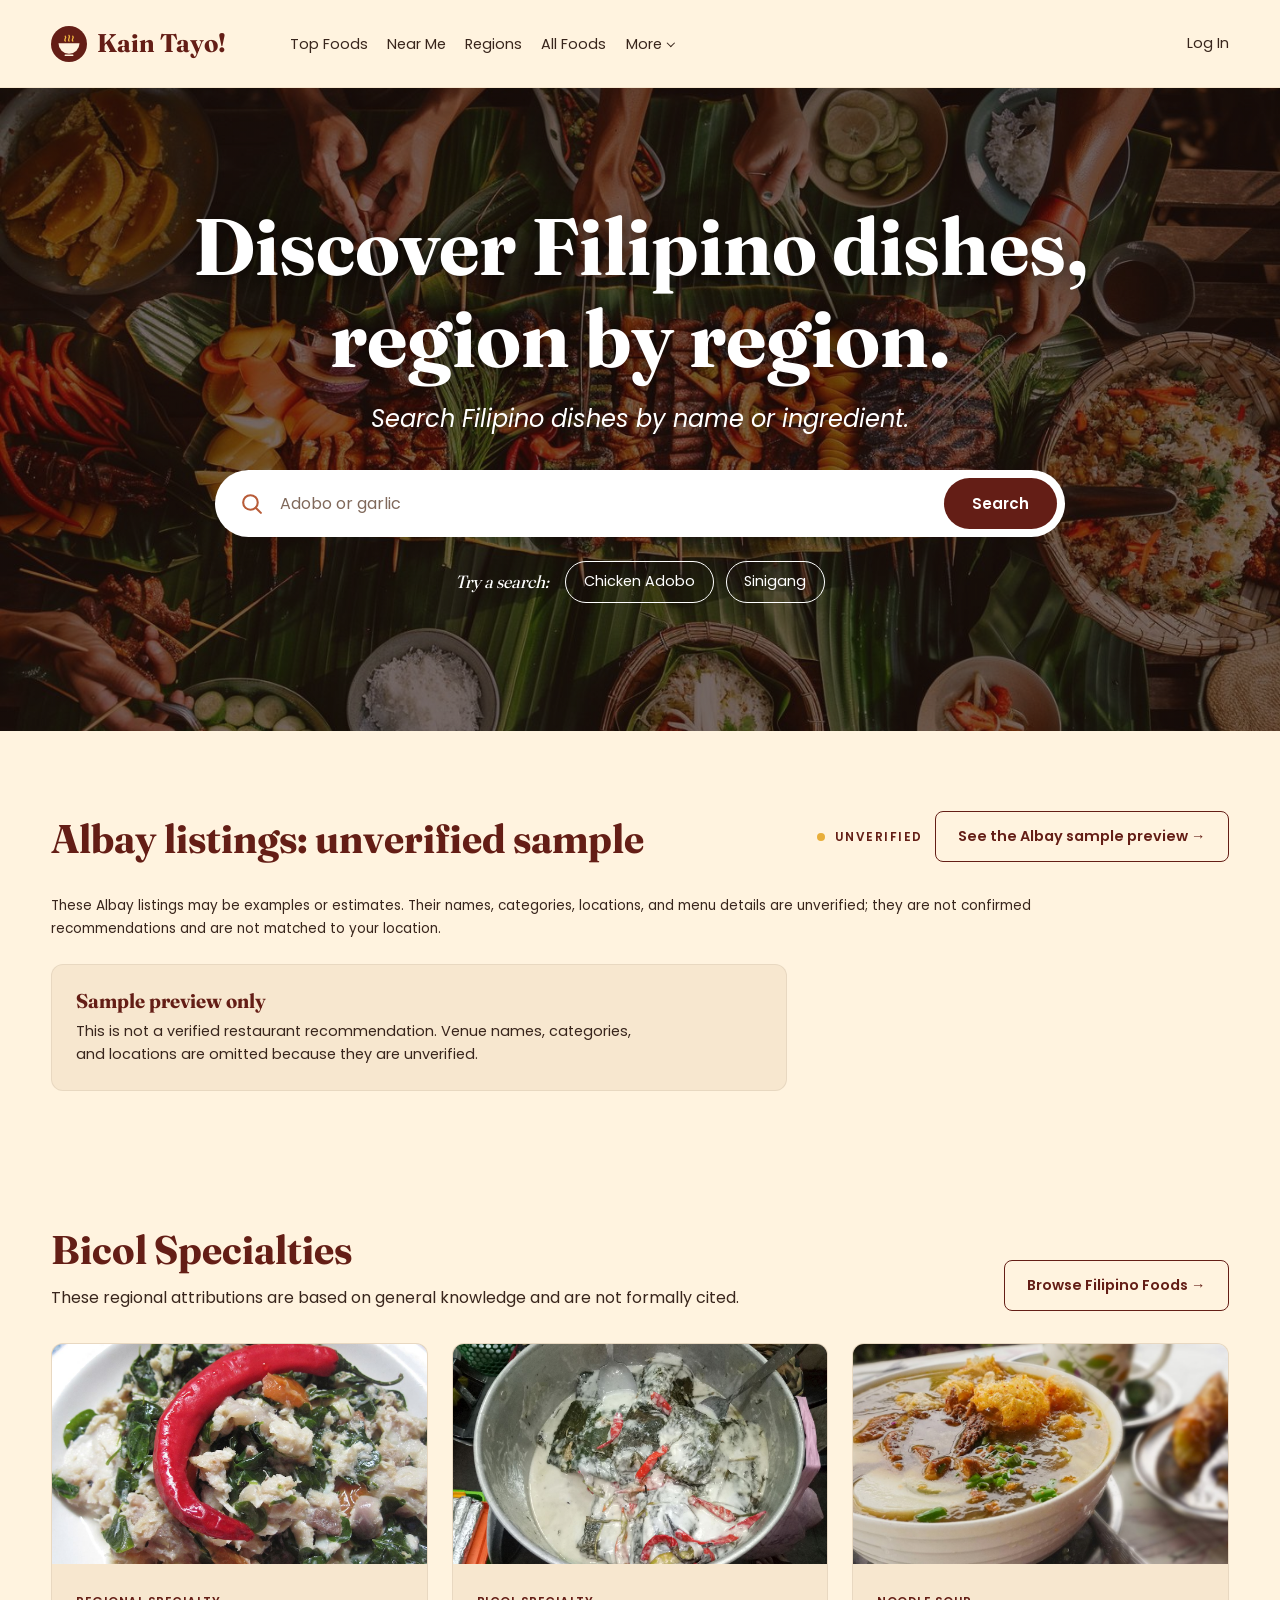
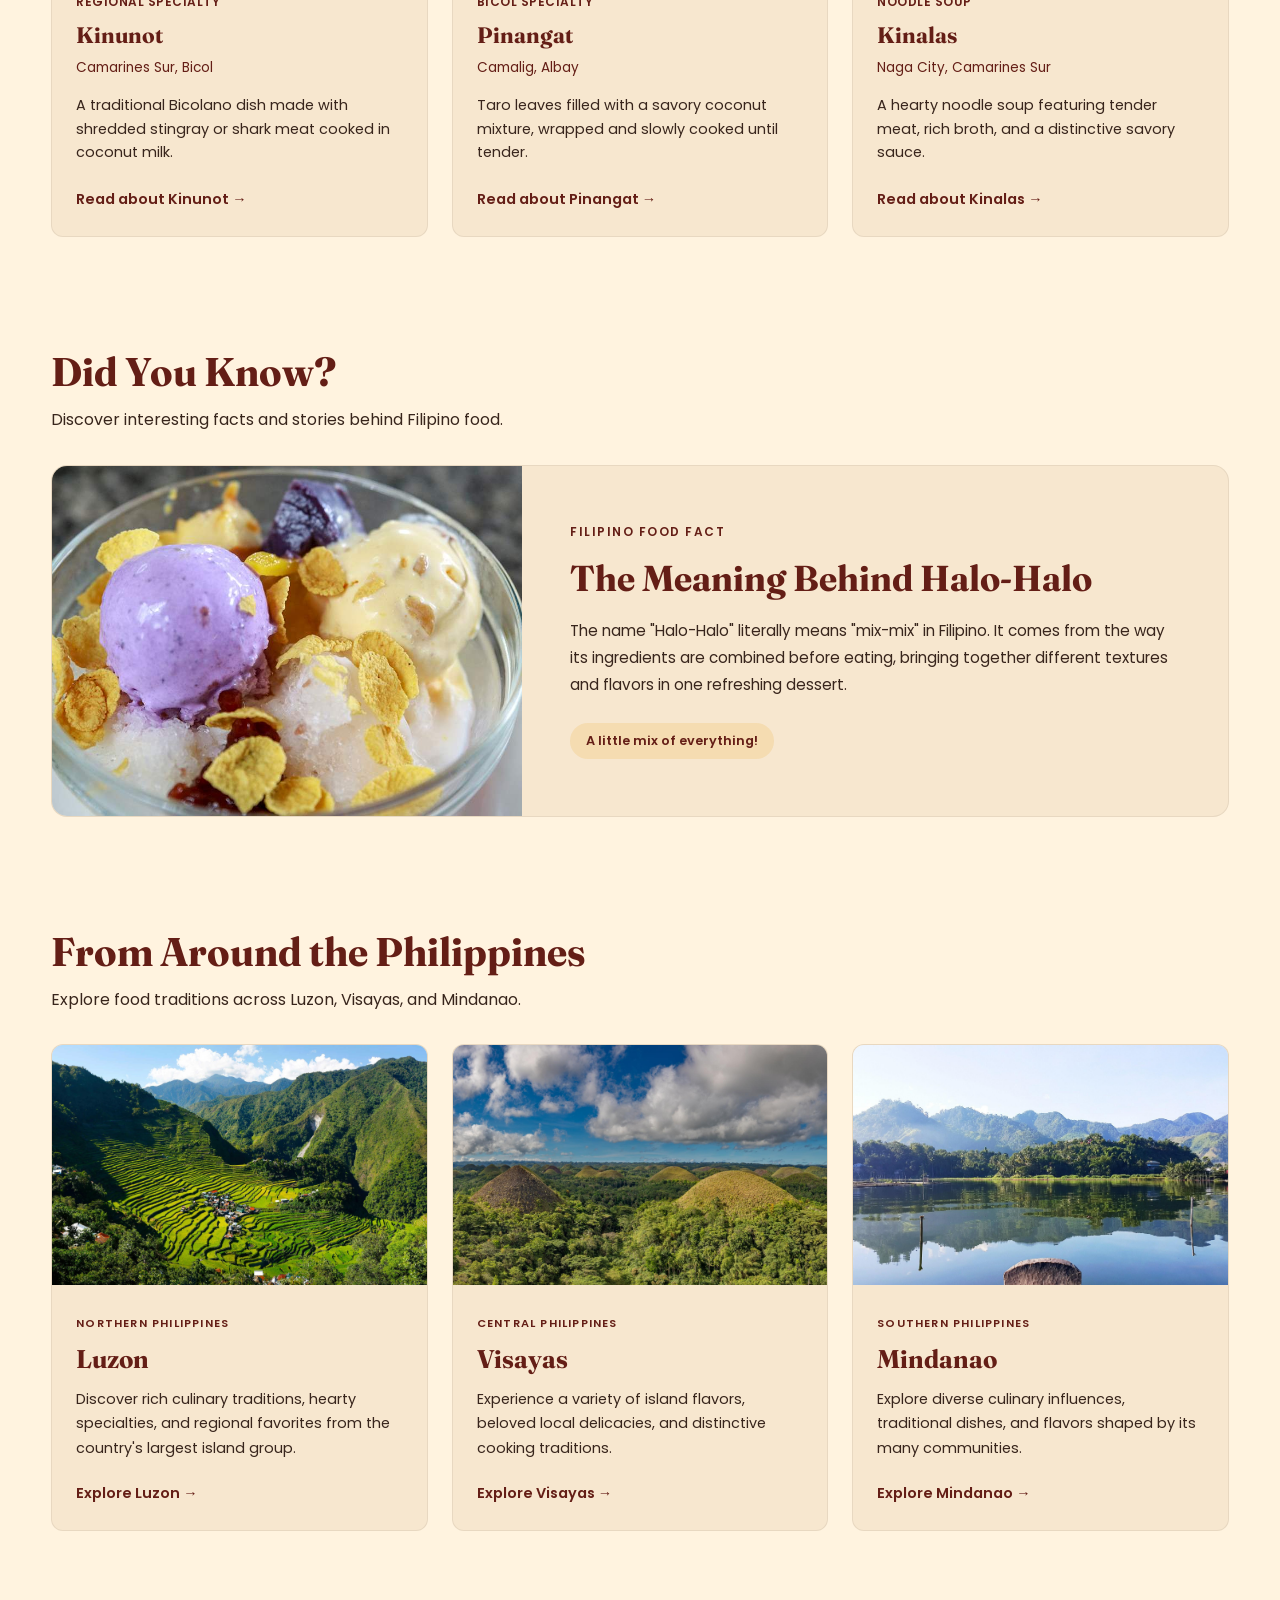
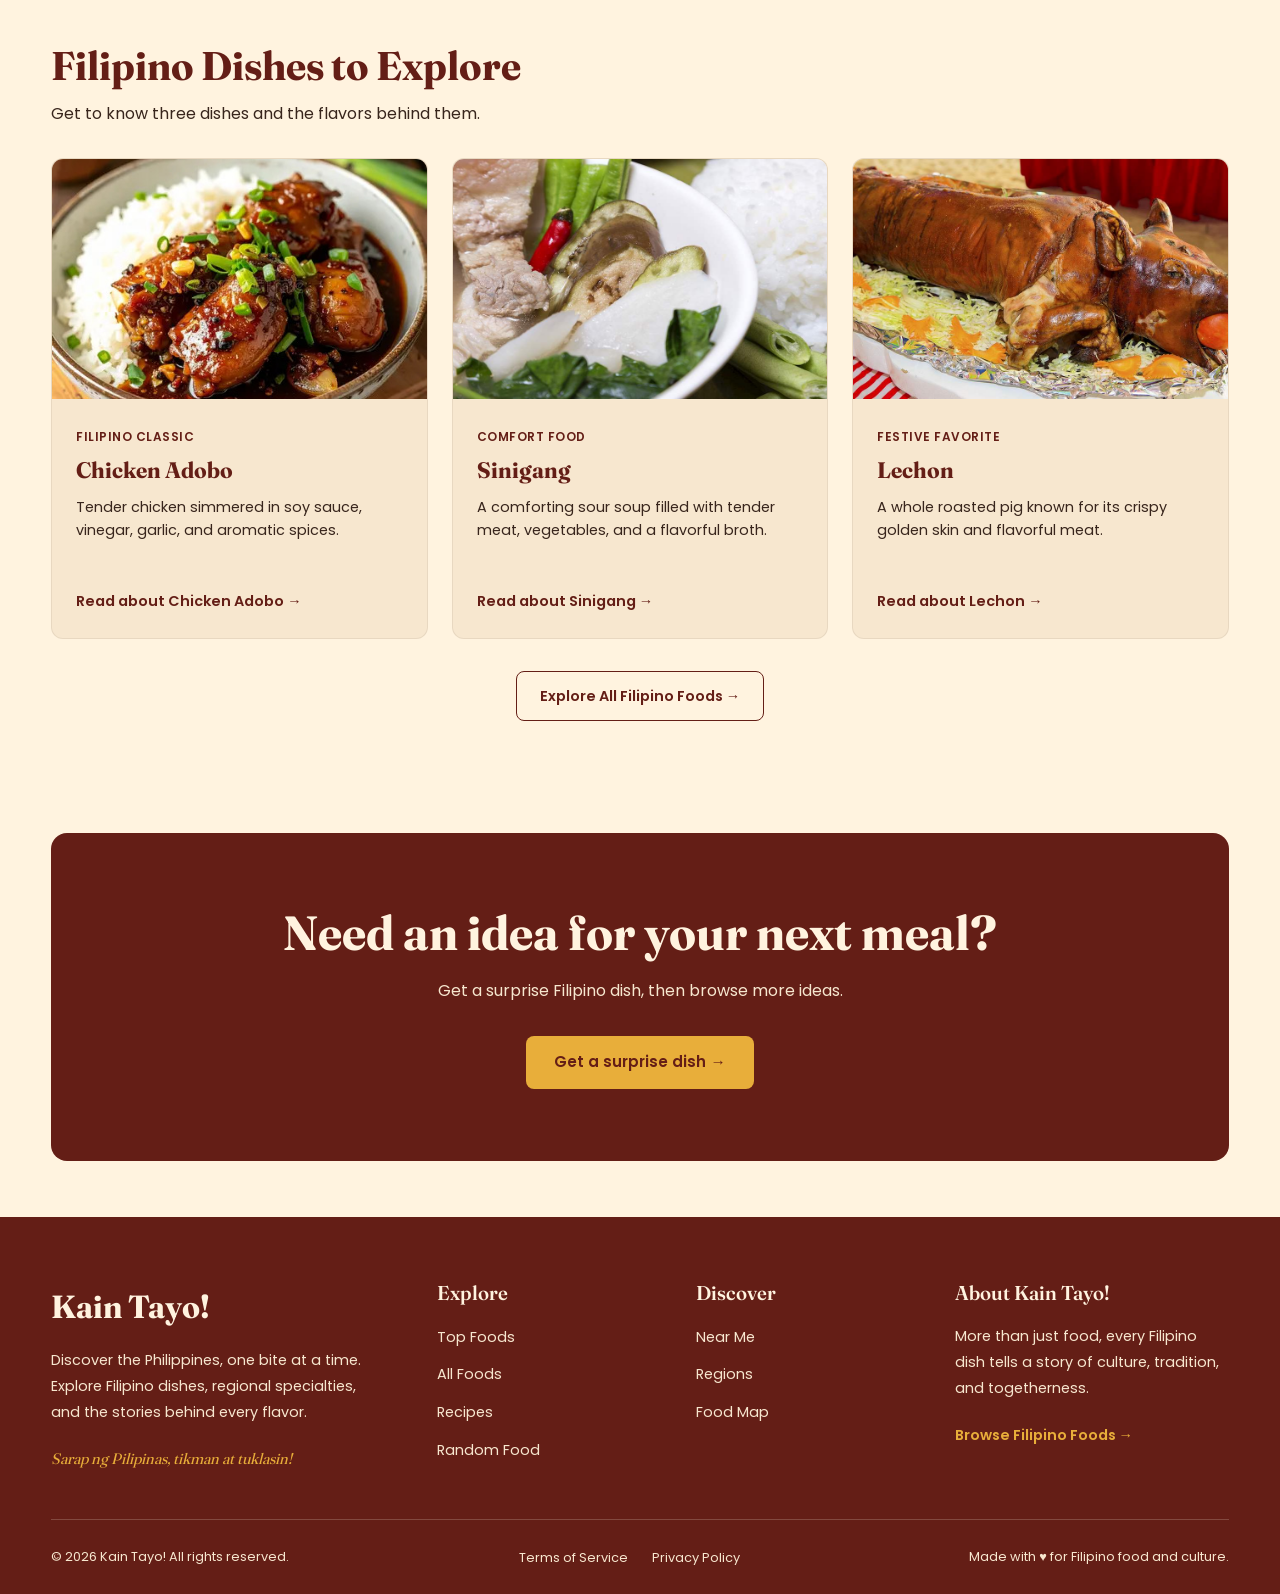
==== index.html @ dd81a247 "Initial commit: add Kain Tayo! website" ====
<!DOCTYPE html>
<html lang="en">
<head>
    <meta charset="UTF-8">
    <meta name="viewport" content="width=device-width, initial-scale=1.0">

    <title>Kain Tayo! - Filipino Food & Culture</title>
    <meta name="description" content="Discover the Philippines, one bite at a time. Explore Filipino dishes, regional specialties, recipes, and the stories behind every flavor.">
    
    <link rel="icon" href="assets/images/logo/logo-normal.svg" type="image/svg+xml">
    <link rel="stylesheet" href="css/style.css">
    <script src="js/nav.js" defer></script>
</head>
<body>
    <a href="#main" class="skip-link">Skip to main content</a>

    <nav class="navbar" aria-label="Main navigation">
        <a href="index.html" class="navbar-logo">
            <img
                src="assets/images/logo/logo-normal.svg"
                alt="Kain Tayo! logo"
                width="36"
                height="36">
            <span>Kain Tayo!</span>
        </a>

        <button
            class="navbar-toggle"
            type="button"
            aria-label="Open menu"
            aria-expanded="false">
            <svg class="icon-menu" viewBox="0 0 24 24" aria-hidden="true">
                <path d="M4 7h16M4 12h16M4 17h16"></path>
            </svg>
            <svg class="icon-close" viewBox="0 0 24 24" aria-hidden="true">
                <path d="M6 6l12 12M18 6L6 18"></path>
            </svg>
        </button>

        <ul class="navbar-links">
            <li><a href="pages/top-foods.html">Top Foods</a></li>
            <li><a href="pages/near-me.html">Near Me</a></li>
            <li><a href="pages/regions.html">Regions</a></li>
            <li><a href="pages/foods.html">All Foods</a></li>
            <li>
                <details class="navbar-more">
                    <summary>More</summary>
                    <ul class="navbar-more-menu">
                        <li><a href="pages/recipes.html">Recipes</a></li>
                        <li><a href="pages/map.html">Map</a></li>
                        <li><a href="pages/random-food.html">Random Food</a></li>
                    </ul>
                </details>
            </li>
        </ul>

        <div class="navbar-actions">
            <a href="pages/login.html" class="navbar-login">
                Log In
            </a>

        </div>
    </nav>

    <main id="main">
        <section class="intro">
            <div class="intro-content">
                <h1>
                    Discover Filipino dishes, region by region.
                </h1>

                <p class="intro-tagline">
                    Search Filipino dishes by name or ingredient.
                </p>

                <form class="intro-search" action="#" method="get">
                    <svg viewBox="0 0 24 24" aria-hidden="true">
                        <circle cx="11" cy="11" r="7"></circle>
                        <path d="m16 16 5 5"></path>
                    </svg>

                    <input
                        type="search"
                        name="q"
                        maxlength="100"
                        placeholder="Adobo or garlic"
                        aria-label="Search Filipino dishes or ingredients"
                        disabled>

                    <button type="submit" disabled>Search</button>
                </form>

                <div class="search-suggestions">
                    <span class="search-suggestions-label">Try a search:</span>

                    <a href="#">Chicken Adobo</a>
                    <a href="#">Sinigang</a>
                </div>
            </div>
        </section>

        <section class="near-me">
            <div class="near-me-container">
                <div class="near-me-header">
                    <div>
                        <h2>Albay listings: unverified sample</h2>
                    </div>

                    <div class="near-me-actions">
                        <div class="restaurant-status">
                            <span class="status-dot"></span>
                            <span>UNVERIFIED</span>
                        </div>

                        <a href="pages/near-me.html" class="near-me-link">
                            See the Albay sample preview →
                        </a>
                    </div>
                </div>

                <p class="restaurant-disclaimer">
                    These Albay listings may be examples or estimates. Their names,
                    categories, locations, and menu details are unverified; they are
                    not confirmed recommendations and are not matched to your location.
                </p>

                <div class="restaurant-preview-notice">
                    <h3>Sample preview only</h3>
                    <p>
                        This is not a verified restaurant recommendation. Venue names,
                        categories, and locations are omitted because they are unverified.
                    </p>
                </div>
            </div>
        </section>

        <section class="fresh-finds">
            <div class="fresh-finds-container">
                <div class="fresh-finds-header">
                    <div>
                        <h2>Bicol Specialties</h2>
                        <p>
                            These regional attributions are based on general
                            knowledge and are not formally cited.
                        </p>
                    </div>

                    <a href="pages/foods.html" class="fresh-finds-link">
                        Browse Filipino Foods →
                    </a>
                </div>

                <div class="fresh-finds-grid">
                    <article class="fresh-find-card">
                        <img
                            src="assets/images/foods/kinunot.jpg"
                            alt="Traditional Bicolano Kinunot">

                        <div class="fresh-find-info">
                            <span class="fresh-find-category">REGIONAL SPECIALTY</span>

                            <h3>Kinunot</h3>

                            <p class="fresh-find-location">
                                Camarines Sur, Bicol
                            </p>

                            <p class="fresh-find-description">
                                A traditional Bicolano dish made with shredded
                                stingray or shark meat cooked in coconut milk.
                            </p>

                            <a href="#">
                                Read about Kinunot →
                            </a>
                        </div>
                    </article>

                    <article class="fresh-find-card">
                        <img
                            src="assets/images/foods/pinangat.jpg"
                            alt="Traditional Bicolano Pinangat">

                        <div class="fresh-find-info">
                            <span class="fresh-find-category">BICOL SPECIALTY</span>

                            <h3>Pinangat</h3>

                            <p class="fresh-find-location">
                                Camalig, Albay
                            </p>

                            <p class="fresh-find-description">
                                Taro leaves filled with a savory coconut mixture,
                                wrapped and slowly cooked until tender.
                            </p>

                            <a href="#">
                                Read about Pinangat →
                            </a>
                        </div>
                    </article>

                    <article class="fresh-find-card">
                        <img
                            src="assets/images/foods/kinalas.jpg"
                            alt="Naga City's Kinalas noodle soup">

                        <div class="fresh-find-info">
                            <span class="fresh-find-category">NOODLE SOUP</span>

                            <h3>Kinalas</h3>

                            <p class="fresh-find-location">
                                Naga City, Camarines Sur
                            </p>

                            <p class="fresh-find-description">
                                A hearty noodle soup featuring tender meat,
                                rich broth, and a distinctive savory sauce.
                            </p>

                            <a href="#">
                                Read about Kinalas →
                            </a>
                        </div>
                    </article>
                </div>
            </div>
        </section>

        <section class="trivia">
            <div class="trivia-container">
                <div class="trivia-header">
                    <h2>Did You Know?</h2>
                    <p>Discover interesting facts and stories behind Filipino food.</p>
                </div>

                <article class="trivia-card">
                    <div class="trivia-image">
                        <img
                            src="assets/images/foods/halo-halo.jpg"
                            alt="A glass of traditional Filipino halo-halo">
                    </div>

                    <div class="trivia-info">
                        <span class="trivia-category">FILIPINO FOOD FACT</span>

                        <h3>The Meaning Behind Halo-Halo</h3>

                        <p>
                            The name "Halo-Halo" literally means "mix-mix" in Filipino.
                            It comes from the way its ingredients are combined before
                            eating, bringing together different textures and flavors
                            in one refreshing dessert.
                        </p>

                        <span class="trivia-highlight">
                            A little mix of everything!
                        </span>
                    </div>
                </article>
            </div>
        </section>

        <section class="regional-discoveries">
            <div class="regional-container">
                <div class="regional-header">
                    <h2>From Around the Philippines</h2>
                    <p>Explore food traditions across Luzon, Visayas, and Mindanao.</p>
                </div>

                <div class="regional-grid">
                    <article class="regional-card">
                        <img
                            src="assets/images/regions/luzon.jpg"
                            alt="A scenic view representing Luzon">

                        <div class="regional-info">
                            <span class="regional-label">NORTHERN PHILIPPINES</span>
                            <h3>Luzon</h3>
                            <p>
                                Discover rich culinary traditions, hearty
                                specialties, and regional favorites from
                                the country's largest island group.
                            </p>
                            <a href="pages/regions.html">
                                Explore Luzon →
                            </a>
                        </div>
                    </article>

                    <article class="regional-card">
                        <img
                            src="assets/images/regions/visayas.jpg"
                            alt="A scenic view representing Visayas">

                        <div class="regional-info">
                            <span class="regional-label">CENTRAL PHILIPPINES</span>
                            <h3>Visayas</h3>
                            <p>
                                Experience a variety of island flavors,
                                beloved local delicacies, and distinctive
                                cooking traditions.
                            </p>
                            <a href="pages/regions.html">
                                Explore Visayas →
                            </a>
                        </div>
                    </article>

                    <article class="regional-card">
                        <img
                            src="assets/images/regions/mindanao.jpg"
                            alt="A scenic view representing Mindanao">

                        <div class="regional-info">
                            <span class="regional-label">SOUTHERN PHILIPPINES</span>
                            <h3>Mindanao</h3>
                            <p>
                                Explore diverse culinary influences,
                                traditional dishes, and flavors shaped
                                by its many communities.
                            </p>
                            <a href="pages/regions.html">
                                Explore Mindanao →
                            </a>
                        </div>
                    </article>
                </div>
            </div>
        </section>

        <section class="popular-foods">
            <div class="popular-foods-container">
                <div class="popular-foods-header">
                    <h2>Filipino Dishes to Explore</h2>
                    <p>
                        Get to know three dishes and the flavors behind them.
                    </p>
                </div>

                <div class="popular-foods-grid">
                    <article class="popular-food-card">
                        <img
                            src="assets/images/foods/chicken-adobo.jpg"
                            alt="Filipino Chicken Adobo">

                        <div class="popular-food-info">
                            <span class="popular-food-category">FILIPINO CLASSIC</span>
                            <h3>Chicken Adobo</h3>
                            <p>
                                Tender chicken simmered in soy sauce,
                                vinegar, garlic, and aromatic spices.
                            </p>
                            <a href="#">
                                Read about Chicken Adobo →
                            </a>
                        </div>
                    </article>

                    <article class="popular-food-card">
                        <img
                            src="assets/images/foods/sinigang.jpg"
                            alt="Traditional Filipino Sinigang">

                        <div class="popular-food-info">
                            <span class="popular-food-category">COMFORT FOOD</span>
                            <h3>Sinigang</h3>
                            <p>
                                A comforting sour soup filled with
                                tender meat, vegetables, and a flavorful broth.
                            </p>
                            <a href="#">
                                Read about Sinigang →
                            </a>
                        </div>
                    </article>

                    <article class="popular-food-card">
                        <img
                            src="assets/images/foods/lechon.jpg"
                            alt="Filipino roasted Lechon">

                        <div class="popular-food-info">
                            <span class="popular-food-category">FESTIVE FAVORITE</span>
                            <h3>Lechon</h3>
                            <p>
                                A whole roasted pig known for its
                                crispy golden skin and flavorful meat.
                            </p>
                            <a href="#">
                                Read about Lechon →
                            </a>
                        </div>
                    </article>
                </div>

                <div class="popular-foods-footer">
                    <a href="pages/foods.html">Explore All Filipino Foods →</a>
                </div>
            </div>
        </section>

        <section class="random-food">
            <div class="random-food-container">

                <h2>Need an idea for your next meal?</h2>

                <p>
                    Get a surprise Filipino dish, then browse more ideas.
                </p>

                <a href="#" class="random-food-button">
                    Get a surprise dish →
                </a>

            </div>
        </section>
    </main>

    <footer class="footer">
        <div class="footer-container">
            <div class="footer-main">
                <div class="footer-brand">
                    <a href="index.html" class="footer-logo">
                        Kain Tayo!
                    </a>

                    <p>
                        Discover the Philippines, one bite at a time.
                        Explore Filipino dishes, regional specialties,
                        and the stories behind every flavor.
                    </p>

                    <span class="footer-brand-tagline">
                        Sarap ng Pilipinas, tikman at tuklasin!
                    </span>
                </div>

                <div class="footer-links">
                    <h3>Explore</h3>

                    <ul>
                        <li><a href="pages/top-foods.html">Top Foods</a></li>
                        <li><a href="pages/foods.html">All Foods</a></li>
                        <li><a href="pages/recipes.html">Recipes</a></li>
                        <li><a href="#">Random Food</a></li>
                    </ul>
                </div>

                <div class="footer-links">
                    <h3>Discover</h3>

                    <ul>
                        <li><a href="pages/near-me.html">Near Me</a></li>
                        <li><a href="pages/regions.html">Regions</a></li>
                        <li><a href="pages/map.html">Food Map</a></li>
                    </ul>
                </div>

                <div class="footer-about">
                    <h3>About Kain Tayo!</h3>

                    <p>
                        More than just food, every Filipino dish
                        tells a story of culture, tradition,
                        and togetherness.
                    </p>

                    <a href="pages/foods.html" class="footer-explore-link">
                        Browse Filipino Foods →
                    </a>
                </div>

            </div>

            <div class="footer-bottom">
                <p>
                    © 2026 Kain Tayo! All rights reserved.
                </p>

                <ul class="footer-legal">
                    <li><a href="pages/terms.html">Terms of Service</a></li>
                    <li><a href="pages/privacy.html">Privacy Policy</a></li>
                </ul>

                <span>
                    Made with ♥ for Filipino food and culture.
                </span>
            </div>
        </div>
    </footer>
</body>
</html>
---- css/style.css ----
@font-face {
    font-family: 'Fraunces';
    src: url('../assets/fonts/Fraunces_72pt-Regular.ttf') format('truetype');
    font-weight: 400;
    font-style: normal;
    font-display: swap;
}

@font-face {
    font-family: 'Fraunces';
    src: url('../assets/fonts/Fraunces_72pt-SemiBold.ttf') format('truetype');
    font-weight: 600;
    font-style: normal;
    font-display: swap;
}

@font-face {
    font-family: 'Fraunces';
    src: url('../assets/fonts/Fraunces_72pt-Bold.ttf') format('truetype');
    font-weight: 700;
    font-style: normal;
    font-display: swap;
}

@font-face {
    font-family: 'Poppins';
    src: url('../assets/fonts/Poppins-Regular.ttf') format('truetype');
    font-weight: 400;
    font-style: normal;
    font-display: swap;
}

@font-face {
    font-family: 'Poppins';
    src: url('../assets/fonts/Poppins-Italic.ttf') format('truetype');
    font-weight: 400;
    font-style: italic;
    font-display: swap;
}

@font-face {
    font-family: 'Poppins';
    src: url('../assets/fonts/Poppins-SemiBold.ttf') format('truetype');
    font-weight: 600;
    font-style: normal;
    font-display: swap;
}

@font-face {
    font-family: 'Poppins';
    src: url('../assets/fonts/Poppins-Bold.ttf') format('truetype');
    font-weight: 700;
    font-style: normal;
    font-display: swap;
}

:root {
    --font-heading: 'Fraunces', serif;
    --font-body: 'Poppins', sans-serif;

    --color-background: #FFF3DF;
    --color-background-secondary: #F7E7CF;

    --color-text: #38251C;
    --color-heading: #641E16;

    --color-primary: #641E16;
    --color-secondary: #E8AE3A;

    --color-accent: #B85C38;

    --color-white: #FFFFFF;
    --color-black: #000000;
}

*, *::before, *::after {
    box-sizing: border-box;
}

body {
    margin: 0;
    font-family: var(--font-body);
    line-height: 1.6;
    color: var(--color-text);
    background-color: var(--color-background);
}

img {
    max-width: 100%;
    display: block;
}

a {
    color: inherit;
    text-decoration: none;
}

ul, ol {
    margin: 0;
    padding: 0;
    list-style: none;
}

input, button {
    font-family: inherit;
}

h1, h2, h3 {
    font-family: var(--font-heading);
    color: var(--color-heading);
    line-height: 1.15;
    margin: 0 0 .5rem;
}

h2 {
    font-size: clamp(1.75rem, 4vw, 2.5rem);
}

h3 {
    font-size: 1.25rem;
}


/*


SKIP LINK


*/


.skip-link {
    position: absolute;
    top: 0.75rem;
    left: 0.75rem;
    z-index: 2000;

    padding: 0.75rem 1.25rem;

    border-radius: 8px;

    font-size: 0.9rem;
    font-weight: 600;

    color: var(--color-white);
    background-color: var(--color-primary);

    transform: translateY(-200%);
}

.skip-link:focus {
    transform: translateY(0);
}

main {
    scroll-margin-top: 5.5rem;
}


/* 


KAIN TAYO NAVIGATION BAR 


*/


.navbar {
    position: sticky;
    top: 0;
    z-index: 10;

    display: flex;
    align-items: center;

    min-height: 88px;
    padding: 1.25rem 4%;

    background: var(--color-background);
    border-bottom: 1px solid var(--color-background-secondary);
}

.navbar-logo {
    display: inline-flex;
    align-items: center;
    gap: 0.6rem;

    flex-shrink: 0;

    font-family: var(--font-heading);
    font-weight: 700;
    font-size: 1.6rem;

    color: var(--color-heading);
}

.navbar-links {
    display: flex;
    align-items: center;
    gap: clamp(1.1rem, 1.5vw, 1.5rem);

    margin-left: 4rem;
    margin-right: auto;
}

.navbar-links a {
    font-size: 0.9rem;
    font-weight: 400;
    white-space: nowrap;
}

.navbar-links a:hover {
    color: var(--color-primary);
    text-decoration: underline;
    text-underline-offset: 0.2em;
}

.navbar-links a[aria-current="page"] {
    font-weight: 600;
    color: var(--color-primary);
}

.navbar-more {
    position: relative;
}

.navbar-more > summary {
    display: inline-flex;
    align-items: center;
    gap: 0.4rem;

    font-size: 0.9rem;
    white-space: nowrap;

    cursor: pointer;
    list-style: none;
}

.navbar-more > summary::-webkit-details-marker {
    display: none;
}

.navbar-more > summary::after {
    width: 0.35rem;
    height: 0.35rem;
    margin-top: -0.2rem;

    border-right: 1.5px solid currentColor;
    border-bottom: 1.5px solid currentColor;

    content: "";
    transform: rotate(45deg);
    transition: transform 0.2s ease, margin 0.2s ease;
}

.navbar-more[open] > summary::after {
    margin-top: 0.2rem;
    transform: rotate(225deg);
}

.navbar-more > summary:hover {
    color: var(--color-primary);
    text-decoration: underline;
    text-underline-offset: 0.2em;
}

.navbar-more > summary:focus-visible,
.navbar-links a:focus-visible,
.navbar-login:focus-visible {
    outline: 2px solid var(--color-accent);
    outline-offset: 3px;
}

.navbar-more.is-current > summary {
    font-weight: 600;
    color: var(--color-primary);
}

.navbar-more-menu {
    position: absolute;
    top: calc(100% + 0.75rem);
    left: 0;
    z-index: 11;

    min-width: 11rem;
    padding: 0.35rem;

    background: var(--color-background);
    border: 1px solid var(--color-background-secondary);
    border-radius: 8px;
    box-shadow: 0 8px 24px rgba(56, 37, 28, 0.12);
}

.navbar-more-menu a {
    display: block;
    padding: 0.6rem 0.75rem;
}

.navbar-more-menu a:hover {
    background-color: var(--color-background-secondary);
    text-decoration: none;
}

.navbar-actions {
    display: flex;
    align-items: center;
    gap: 1.25rem;

    margin-left: auto;
    flex-shrink: 0;
}

.navbar-login {
    font-size: 0.9rem;
    font-weight: 500;
    white-space: nowrap;

    color: var(--color-text);

    transition: color 0.2s ease;
}

.navbar-login:hover {
    color: var(--color-primary);
    text-decoration: underline;
    text-underline-offset: 0.2em;
}

/*


EXPLORE THE ISLANDS, TASTE THE CULTURE.


*/


.intro {
    position: relative;

    display: flex;
    align-items: center;
    justify-content: center;

    min-height: 600px;
    padding: 7rem 1.5rem 8rem;

    text-align: center;

    background:
        linear-gradient(rgba(30, 12, 8, 0.6), rgba(30, 12, 8, 0.6)),
        url("../assets/images/backgrounds/intro-background.jpg")
        center / cover no-repeat;
}

.intro-content {
    width: 100%;
    max-width: 1000px;
}

.intro h1 {
    max-width: 18ch;
    margin: 0 auto 1rem;

    font-size: clamp(2.5rem, 7vw, 5rem);
    line-height: 1.15;

    color: var(--color-white);
    text-shadow: 0 2px 16px rgba(0, 0, 0, 0.5);
}

.intro-tagline {
    margin: 0 0 2rem;

    font-size: clamp(1.1rem, 2.5vw, 1.5rem);
    font-style: italic;
    font-weight: 400;
    line-height: 1.6;

    color: var(--color-white);
}

.intro-search {
    display: flex;
    align-items: center;
    gap: 1rem;

    width: min(850px, 100%);
    margin: 0 auto;

    padding: 0.5rem 0.5rem 0.5rem 1.5rem;

    background-color: var(--color-white);
    border-radius: 999px;
}

.intro-search svg {
    width: 25px;
    height: 25px;
    flex-shrink: 0;

    fill: none;
    stroke: var(--color-accent);
    stroke-width: 2;
    stroke-linecap: round;
}

.intro-search input {
    flex: 1;
    min-width: 0;

    padding: 0.75rem 0;

    font-family: var(--font-body);
    font-size: 1rem;

    background: transparent;
    border: none;
    outline: none;
}

.intro-search input::placeholder {
    color: #80695B;
    opacity: 1;
}

.intro-search input:focus-visible {
    outline: none;
}

.intro-search:focus-within {
    box-shadow: 0 0 0 3px var(--color-accent);
}

.intro-search button {
    padding: 0.85rem 1.75rem;

    font-family: var(--font-body);
    font-size: 0.95rem;
    font-weight: 600;

    color: var(--color-white);
    background-color: var(--color-primary);

    border: none;
    border-radius: 999px;

    cursor: pointer;
    transition: background-color 0.2s ease;
}

.intro-search button:hover {
    background-color: var(--color-accent);
}

.search-suggestions {
    display: flex;
    align-items: center;
    justify-content: center;
    flex-wrap: wrap;
    gap: 0.75rem;

    margin-top: 1.5rem;
}

.search-suggestions-label {
    margin-right: 0.25rem;

    font-family: var(--font-heading);
    font-style: italic;
    font-size: 1.1rem;

    color: var(--color-white);
}

.search-suggestions a {
    padding: 0.55rem 1.1rem;

    font-size: 0.9rem;

    color: var(--color-white);

    border: 1px solid var(--color-white);
    border-radius: 999px;

    transition: background-color 0.2s ease;
}

.search-suggestions a:hover {
    background-color: rgba(255, 243, 223, 0.2);
}


/*


LOCAL FLAVORS NEAR YOU


*/


.near-me {
    padding: 5rem 4%;
}

.near-me-container {
    max-width: 1400px;
    margin: 0 auto;
}

.near-me-header {
    display: flex;
    align-items: flex-end;
    justify-content: space-between;
    margin-bottom: 2rem;
}

.near-me-actions {
    display: flex;
    flex-wrap: wrap;
    align-items: center;
    gap: 0.75rem;
}

.section-eyebrow {
    display: block;
    margin-bottom: 0.75rem;

    font-size: 0.8rem;
    font-weight: 600;
    letter-spacing: 2px;

    color: var(--color-accent);
}

.near-me-header h2 {
    margin: 0;

    font-family: var(--font-heading);
    font-size: 2.5rem;
    font-weight: 700;

    color: var(--color-heading);
}

.near-me-header p {
    margin: 0;

    font-size: 1rem;
    line-height: 1.6;

    color: var(--color-text);
}

.near-me-link {
    padding: 0.8rem 1.4rem;

    font-size: 0.9rem;
    font-weight: 600;

    color: var(--color-primary);

    border: 1px solid var(--color-primary);
    border-radius: 8px;

    text-decoration: none;

    transition: all 0.2s ease;
}

.near-me-link:hover {
    color: var(--color-white);
    background-color: var(--color-primary);
}

.restaurant-status {
    display: flex;
    align-items: center;
    gap: 0.6rem;

    margin-bottom: 1.25rem;

    font-size: 0.75rem;
    font-weight: 600;
    letter-spacing: 1.5px;

    color: var(--color-primary);
}

.near-me-actions .restaurant-status {
    margin-bottom: 0;
}

.restaurant-disclaimer {
    max-width: 1000px;
    margin: 0 0 1.5rem;

    font-size: 0.85rem;
    line-height: 1.7;

    color: var(--color-text);
}

.status-dot {
    width: 8px;
    height: 8px;

    background-color: var(--color-secondary);
    border-radius: 50%;
}

.restaurant-preview-notice {
    max-width: 46rem;
    padding: 1.5rem;
    background-color: var(--color-background-secondary);

    border: 1px solid rgba(56, 37, 28, 0.08);
    border-radius: 12px;
}

.restaurant-preview-notice h3 {
    margin: 0 0 0.5rem;

    font-family: var(--font-heading);
    font-size: 1.25rem;
    font-weight: 700;

    color: var(--color-heading);
}

.restaurant-preview-notice p {
    max-width: 65ch;
    margin: 0;
    font-size: 0.9rem;
    line-height: 1.6;

    color: var(--color-text);
}

/*


FRESH FINDS


*/


.fresh-finds {
    padding: 3.5rem 4%;
}

.fresh-finds-container {
    max-width: 1400px;
    margin: 0 auto;
}

.fresh-finds-header {
    display: flex;
    align-items: flex-end;
    justify-content: space-between;

    margin-bottom: 2rem;
}

.fresh-finds-header .section-eyebrow {
    display: block;

    margin-bottom: 0.75rem;

    font-size: 0.8rem;
    font-weight: 600;
    letter-spacing: 2px;

    color: var(--color-accent);
}

.fresh-finds-header h2 {
    margin: 0 0 0.75rem;

    font-family: var(--font-heading);
    font-size: 2.5rem;
    font-weight: 700;

    color: var(--color-heading);
}

.fresh-finds-header p {
    margin: 0;

    font-size: 1rem;
    line-height: 1.6;

    color: var(--color-text);
}

.fresh-finds-link {
    padding: 0.8rem 1.4rem;

    font-size: 0.9rem;
    font-weight: 600;

    color: var(--color-primary);

    border: 1px solid var(--color-primary);
    border-radius: 8px;
    text-decoration: none;

    transition: all 0.2s ease;
}

.fresh-finds-link:hover {
    color: var(--color-white);
    background-color: var(--color-primary);
}

.fresh-finds-grid {
    display: grid;
    grid-template-columns: repeat(3, 1fr);
    gap: 1.5rem;
}

.fresh-find-card {
    overflow: hidden;

    background-color: var(--color-background-secondary);
    border: 1px solid rgba(56, 37, 28, 0.08);
    border-radius: 12px;

    transition: transform 0.2s ease, box-shadow 0.2s ease;
}

.fresh-find-card:hover {
    transform: translateY(-5px);

    box-shadow: 0 8px 24px rgba(56, 37, 28, 0.12);
}

.fresh-find-card > img {
    display: block;
    width: 100%;
    height: 220px;

    object-fit: cover;
}

.fresh-find-info {
    padding: 1.5rem;
}

.fresh-find-category {
    display: inline-block;

    margin-bottom: 0.75rem;

    font-size: 0.75rem;
    font-weight: 600;
    letter-spacing: 0.5px;

    color: var(--color-primary);
}

.fresh-find-info h3 {
    margin: 0 0 0.5rem;

    font-family: var(--font-heading);
    font-size: 1.4rem;
    font-weight: 700;

    color: var(--color-heading);
}

.fresh-find-location {
    margin: 0 0 1rem;

    font-size: 0.85rem;

    color: var(--color-primary);
}

.fresh-find-description {
    min-height: 4.5rem;

    margin: 0 0 1.25rem;

    font-size: 0.9rem;
    line-height: 1.6;

    color: var(--color-text);
}

.fresh-find-info a {
    display: inline-block;

    font-size: 0.9rem;
    font-weight: 600;

    color: var(--color-primary);
    text-decoration: none;

    transition: color 0.2s ease;
}

.fresh-find-info a:hover {
    color: var(--color-primary);
    text-decoration: underline;
    text-underline-offset: 0.2em;
}


/*


DID YOU KNOW


*/


.trivia {
    padding: 3.5rem 4%;
}

.trivia-container {
    max-width: 1400px;
    margin: 0 auto;
}

.trivia-header {
    margin-bottom: 2rem;
}

.trivia-header .section-eyebrow {
    display: block;
    margin-bottom: 0.75rem;

    font-size: 0.8rem;
    font-weight: 600;
    letter-spacing: 2px;

    color: var(--color-accent);
}

.trivia-header h2 {
    margin: 0 0 0.75rem;

    font-family: var(--font-heading);
    font-size: 2.5rem;
    font-weight: 700;

    color: var(--color-heading);
}

.trivia-header p {
    margin: 0;

    font-size: 1rem;
    line-height: 1.6;

    color: var(--color-text);
}

.trivia-card {
    display: grid;
    grid-template-columns: 40% 60%;

    overflow: hidden;

    background-color: var(--color-background-secondary);
    border: 1px solid rgba(56, 37, 28, 0.08);
    border-radius: 16px;
}

.trivia-image {
    min-height: 350px;
}

.trivia-image img {
    width: 100%;
    height: 100%;

    object-fit: cover;
}

.trivia-info {
    display: flex;
    flex-direction: column;
    justify-content: center;

    padding: 3rem;
}

.trivia-category {
    display: inline-block;
    margin-bottom: 1rem;

    font-size: 0.75rem;
    font-weight: 600;
    letter-spacing: 1.5px;

    color: var(--color-primary);
}

.trivia-info h3 {
    margin: 0 0 1rem;

    font-family: var(--font-heading);
    font-size: 2.25rem;
    font-weight: 700;
    line-height: 1.2;

    color: var(--color-heading);
}

.trivia-info p {
    max-width: 600px;
    margin: 0 0 1.5rem;

    font-size: 0.95rem;
    line-height: 1.8;

    color: var(--color-text);
}

.trivia-highlight {
    display: inline-block;
    width: fit-content;

    padding: 0.5rem 1rem;

    font-size: 0.8rem;
    font-weight: 600;

    color: var(--color-primary);
    background-color: rgba(232, 174, 58, 0.2);

    border-radius: 20px;
}


/*


FROM AROUND THE PHILIPPINES


*/


.regional-discoveries {
    padding: 3.5rem 4%;
}

.regional-container {
    max-width: 1400px;
    margin: 0 auto;
}

.regional-header {
    margin-bottom: 2rem;
}

.regional-header .section-eyebrow {
    display: block;
    margin-bottom: 0.75rem;

    font-size: 0.8rem;
    font-weight: 600;
    letter-spacing: 2px;

    color: var(--color-accent);
}

.regional-header h2 {
    margin: 0 0 0.75rem;

    font-family: var(--font-heading);
    font-size: 2.5rem;
    font-weight: 700;

    color: var(--color-heading);
}

.regional-header p {
    margin: 0;

    font-size: 1rem;
    line-height: 1.6;

    color: var(--color-text);
}

.regional-grid {
    display: grid;
    grid-template-columns: repeat(3, 1fr);
    gap: 1.5rem;
}

.regional-card {
    overflow: hidden;

    background-color: var(--color-background-secondary);
    border: 1px solid rgba(56, 37, 28, 0.08);
    border-radius: 12px;

    transition: transform 0.2s ease, box-shadow 0.2s ease;
}

.regional-card:hover {
    transform: translateY(-5px);
    box-shadow: 0 8px 24px rgba(56, 37, 28, 0.12);
}

.regional-card > img {
    display: block;
    width: 100%;
    height: 240px;

    object-fit: cover;
}

.regional-info {
    padding: 1.5rem;
}

.regional-label {
    display: inline-block;
    margin-bottom: 0.75rem;

    font-size: 0.7rem;
    font-weight: 600;
    letter-spacing: 1.2px;

    color: var(--color-primary);
}

.regional-info h3 {
    margin: 0 0 0.75rem;

    font-family: var(--font-heading);
    font-size: 1.6rem;
    font-weight: 700;

    color: var(--color-heading);
}

.regional-info p {
    min-height: 4.5rem;
    margin: 0 0 1.25rem;

    font-size: 0.9rem;
    line-height: 1.7;

    color: var(--color-text);
}

.regional-info a {
    display: inline-block;

    font-size: 0.9rem;
    font-weight: 600;

    color: var(--color-primary);
    text-decoration: none;

    transition: color 0.2s ease;
}

.regional-info a:hover {
    color: var(--color-primary);
    text-decoration: underline;
    text-underline-offset: 0.2em;
}


/*


POPULAR RIGHT NOW


*/


.popular-foods {
    padding: 3.5rem 4%;
}

.popular-foods-container {
    max-width: 1400px;
    margin: 0 auto;
}

.popular-foods-header {
    margin-bottom: 2rem;
}

.popular-foods-header .section-eyebrow {
    display: block;

    margin-bottom: 0.75rem;

    font-size: 0.8rem;
    font-weight: 600;
    letter-spacing: 2px;

    color: var(--color-accent);
}

.popular-foods-header h2 {
    margin: 0 0 0.75rem;

    font-family: var(--font-heading);
    font-size: 2.5rem;
    font-weight: 700;

    color: var(--color-heading);
}

.popular-foods-header p {
    margin: 0;

    font-size: 1rem;
    line-height: 1.6;

    color: var(--color-text);
}

.popular-foods-grid {
    display: grid;
    grid-template-columns: repeat(3, 1fr);
    gap: 1.5rem;
}

.popular-food-card {
    overflow: hidden;

    background-color: var(--color-background-secondary);
    border: 1px solid rgba(56, 37, 28, 0.08);
    border-radius: 12px;

    transition: transform 0.2s ease, box-shadow 0.2s ease;
}

.popular-food-card:hover {
    transform: translateY(-5px);

    box-shadow: 0 8px 24px rgba(56, 37, 28, 0.12);
}

.popular-food-card > img {
    display: block;

    width: 100%;
    height: 240px;

    object-fit: cover;
}

.popular-food-info {
    padding: 1.5rem;
}

.popular-food-category {
    display: inline-block;

    margin-bottom: 0.75rem;

    font-size: 0.75rem;
    font-weight: 600;
    letter-spacing: 0.5px;

    color: var(--color-primary);
}

.popular-food-info h3 {
    margin: 0 0 0.75rem;

    font-family: var(--font-heading);
    font-size: 1.4rem;
    font-weight: 700;

    color: var(--color-heading);
}

.popular-food-info p {
    min-height: 4.5rem;

    margin: 0 0 1.25rem;

    font-size: 0.9rem;
    line-height: 1.6;

    color: var(--color-text);
}

.popular-food-info a {
    display: inline-block;

    font-size: 0.9rem;
    font-weight: 600;

    color: var(--color-primary);
    text-decoration: none;

    transition: color 0.2s ease;
}

.popular-food-info a:hover {
    color: var(--color-primary);
    text-decoration: underline;
    text-underline-offset: 0.2em;
}

.popular-foods-footer {
    display: flex;
    justify-content: center;

    margin-top: 2rem;
}

.popular-foods-footer a {
    padding: 0.8rem 1.4rem;

    font-size: 0.9rem;
    font-weight: 600;

    color: var(--color-primary);

    border: 1px solid var(--color-primary);
    border-radius: 8px;

    transition: all 0.2s ease;
}

.popular-foods-footer a:hover {
    color: var(--color-white);
    background-color: var(--color-primary);
}


/*


WHAT SHOULD WE EAT NEXT


*/


.random-food {
    padding: 3.5rem 4%;
}

.random-food-container {
    max-width: 1400px;
    margin: 0 auto;

    padding: 4.5rem 2rem;

    text-align: center;

    background-color: var(--color-primary);
    border-radius: 16px;
}

.random-food-container h2 {
    margin: 0 0 1rem;

    font-family: var(--font-heading);
    font-size: clamp(2rem, 4vw, 3rem);
    font-weight: 700;

    color: var(--color-background);
}

.random-food-container p {
    margin: 0 0 2rem;

    font-size: 1rem;
    line-height: 1.7;

    color: var(--color-background-secondary);
}

.random-food-button {
    display: inline-flex;
    align-items: center;
    justify-content: center;

    padding: 0.9rem 1.8rem;

    font-size: 0.95rem;
    font-weight: 600;

    color: var(--color-primary);
    background-color: var(--color-secondary);

    border-radius: 8px;

    transition: background-color 0.2s ease, transform 0.2s ease;
}

.random-food-button:hover {
    background-color: var(--color-background);
    transform: translateY(-2px);
}


/*


KAIN TAYO FOOTER


*/


.footer {
    padding: 4rem 4% 1.5rem;

    background-color: var(--color-primary);
    color: var(--color-background);
}

.footer-container {
    max-width: 1400px;
    margin: 0 auto;
}

.footer-main {
    display: grid;
    grid-template-columns: 1.6fr 1fr 1fr 1.3fr;
    gap: 3rem;

    padding-bottom: 3rem;
}

.footer-logo {
    display: inline-block;

    margin-bottom: 1rem;

    font-family: var(--font-heading);
    font-size: 2rem;
    font-weight: 700;

    color: var(--color-background);
}

.footer-brand > p {
    max-width: 350px;

    margin: 0 0 1.25rem;

    font-size: 0.9rem;
    line-height: 1.8;

    color: var(--color-background-secondary);
}

.footer-brand-tagline {
    display: inline-block;

    font-family: var(--font-heading);
    font-size: 0.95rem;
    font-style: italic;

    color: var(--color-secondary);
}

.footer-links h3,
.footer-about h3 {
    margin: 0 0 1.25rem;

    font-family: var(--font-heading);
    font-size: 1.25rem;
    font-weight: 600;

    color: var(--color-background);
}

.footer-links ul {
    display: flex;
    flex-direction: column;
    gap: 0.75rem;
}

.footer-links a {
    font-size: 0.9rem;

    color: var(--color-background-secondary);

    transition: color 0.2s ease;
}

.footer-links a:hover {
    color: var(--color-secondary);
}


.footer-about p {
    margin: 0 0 1.25rem;

    font-size: 0.9rem;
    line-height: 1.8;

    color: var(--color-background-secondary);
}

.footer-explore-link {
    display: inline-block;

    font-size: 0.9rem;
    font-weight: 600;

    color: var(--color-secondary);

    transition: color 0.2s ease;
}

.footer-explore-link:hover {
    color: var(--color-background);
}


.footer-bottom {
    display: flex;
    align-items: center;
    justify-content: space-between;
    gap: 1rem;

    padding-top: 1.5rem;

    border-top: 1px solid rgba(255, 243, 223, 0.2);
}

.footer-bottom p,
.footer-bottom span {
    margin: 0;

    font-size: 0.8rem;

    color: var(--color-background-secondary);
}

.footer-legal {
    display: flex;
    flex-wrap: wrap;
    gap: 0.5rem 1.5rem;
}

.footer-legal a {
    font-size: 0.8rem;

    color: var(--color-background-secondary);

    transition: color 0.2s ease;
}

.footer-legal a:hover {
    color: var(--color-secondary);
}

/* ---------- Hamburger button: hidden on desktop ---------- */
.navbar-toggle {
    display: none;
}


/* ---------- Small desktops / large tablets (up to 1180px) ---------- */
@media (max-width: 1180px) {

    /* Navbar: tighten spacing so 7 links + actions still fit on one row */
    .navbar-links {
        margin-left: 2rem;
        gap: 1rem;
    }
}


/* ---------- Tablets landscape and smaller (up to 1080px) ----------
   Navbar switches to a hamburger menu. The links and buttons are hidden
   until the menu button is pressed (nav.js adds/removes .is-open). */
@media (max-width: 1080px) {

    .navbar {
        flex-wrap: wrap;

        min-height: 0;
        padding: 0.75rem 4%;
    }

    /* If the open menu is taller than the screen, let it scroll */
    .navbar.is-open {
        max-height: 100vh;
        max-height: 100dvh;
        overflow-y: auto;
    }

    .navbar-logo {
        order: 1;
    }

    /* The hamburger button */
    .navbar-toggle {
        order: 2;

        display: inline-flex;
        align-items: center;
        justify-content: center;

        width: 44px;
        height: 44px;
        margin-left: auto;
        padding: 0;

        color: var(--color-primary);
        background: transparent;

        border: 1px solid var(--color-primary);
        border-radius: 8px;

        cursor: pointer;
        transition: background-color 0.2s ease;
    }

    .navbar-toggle:hover {
        background-color: var(--color-background-secondary);
    }

    .navbar-toggle:focus-visible {
        outline: 2px solid var(--color-accent);
        outline-offset: 2px;
    }

    .navbar-toggle svg {
        display: block;
        width: 24px;
        height: 24px;

        fill: none;
        stroke: currentColor;
        stroke-width: 2;
        stroke-linecap: round;
    }

    /* Show the three-line icon by default, the X icon when open */
    .navbar-toggle .icon-close {
        display: none;
    }

    .navbar.is-open .navbar-toggle .icon-menu {
        display: none;
    }

    .navbar.is-open .navbar-toggle .icon-close {
        display: block;
    }

    /* Menu links: hidden until opened, then a vertical list */
    .navbar-links {
        order: 3;
        flex: 0 0 100%;

        display: none;
        flex-direction: column;
        align-items: stretch;
        gap: 0;

        margin: 0.75rem 0 0;
        padding-top: 0.25rem;

        border-top: 1px solid var(--color-background-secondary);
    }

    .navbar-links > li {
        border-bottom: 1px solid rgba(56, 37, 28, 0.08);
    }

    .navbar-links a {
        display: block;
        padding: 0.8rem 0;

        font-size: 1rem;
    }

    /* Log In: hidden until the menu is opened */
    .navbar-actions {
        order: 4;
        flex: 0 0 100%;

        display: none;
        flex-direction: column;
        align-items: stretch;
        gap: 0.75rem;

        margin: 0;
        padding: 1rem 0 0.5rem;
    }

    .navbar-login {
        padding: 0.6rem 0;

        font-size: 0.95rem;
        text-align: center;
    }

    .navbar-more > summary {
        display: flex;
        justify-content: space-between;
        padding: 0.8rem 0;
        font-size: 1rem;
    }

    .navbar-more-menu {
        position: static;
        min-width: 0;
        margin: 0;
        padding: 0 0 0.4rem 1rem;

        background: transparent;
        border: 0;
        border-radius: 0;
        box-shadow: none;
    }

    .navbar-more-menu a {
        padding: 0.65rem 0;
    }

    .navbar.is-open .navbar-links,
    .navbar.is-open .navbar-actions {
        display: flex;
    }
}


/* ---------- Tablets (up to 1024px) ---------- */
@media (max-width: 1024px) {

    .near-me-header,
    .fresh-finds-header {
        gap: 1.5rem;
    }

    .footer-main {
        gap: 2rem;
    }

    .trivia-info {
        padding: 2.25rem;
    }
}


/* ---------- Small tablets (up to 900px) ---------- */
@media (max-width: 900px) {

    /* Card rows: instead of stacking, each group of cards becomes one
       row you swipe sideways. The next card peeks in from the edge so
       people can see there is more. */
    .fresh-finds-grid,
    .regional-grid,
    .popular-foods-grid {
        grid-template-columns: none;
        grid-auto-flow: column;
        grid-auto-columns: 44%;

        /* a little room so card hover shadows are not clipped */
        padding: 0.5rem 0 1.25rem;

        overflow-x: auto;
        overscroll-behavior-x: contain;
        scroll-snap-type: x mandatory;
        scrollbar-width: thin;
        scrollbar-color: var(--color-accent) transparent;
        -webkit-overflow-scrolling: touch;
    }

    .fresh-finds-grid > *,
    .regional-grid > *,
    .popular-foods-grid > * {
        scroll-snap-align: start;
    }

    /* Footer: 4 columns -> 2 columns, brand and about get full rows */
    .footer-main {
        grid-template-columns: 1fr 1fr;
        gap: 2.5rem 2rem;
    }

    .footer-brand,
    .footer-about {
        grid-column: 1 / -1;
    }

    /* Footer bottom bar: stack the two lines */
    .footer-bottom {
        flex-direction: column;
        align-items: flex-start;
        gap: 0.5rem;
    }
}


/* ---------- Mobile landscape / large phones (up to 768px) ---------- */
@media (max-width: 768px) {

    /* Section spacing */
    .near-me {
        padding: 3.5rem 4%;
    }

    .fresh-finds,
    .trivia,
    .regional-discoveries,
    .popular-foods,
    .random-food {
        padding: 2.5rem 4%;
    }

    .footer {
        padding: 3rem 4% 1.5rem;
    }

    /* Section headings were fixed at 2.5rem, so make them fluid */
    .near-me-header h2,
    .fresh-finds-header h2,
    .trivia-header h2,
    .regional-header h2,
    .popular-foods-header h2 {
        font-size: clamp(1.75rem, 5vw, 2.5rem);
    }

    /* Hero */
    .intro {
        min-height: 520px;
        padding: 5rem 1.25rem 5.5rem;
    }

    /* Section headers that sit beside a button: stack them */
    .near-me-header,
    .fresh-finds-header {
        flex-direction: column;
        align-items: flex-start;
        gap: 1.25rem;
    }

    .near-me-actions {
        width: 100%;
    }

    /* Trivia card: image on top, text below */
    .trivia-card {
        grid-template-columns: 1fr;
    }

    .trivia-image {
        height: 280px;
        min-height: 0;
    }

    .trivia-info {
        padding: 1.75rem;
    }

    .trivia-info h3 {
        font-size: clamp(1.5rem, 5.5vw, 2.25rem);
    }

    /* Random-food banner */
    .random-food-container {
        padding: 3rem 1.5rem;
    }
}


/* ---------- Phones (up to 640px) ---------- */
@media (max-width: 640px) {

    /* Swipe rows: each card is wider so about one card shows at a time,
       with a peek of the next */
    .fresh-finds-grid,
    .regional-grid,
    .popular-foods-grid {
        grid-auto-columns: 80%;
    }
}


/* ---------- Small phones (up to 480px) ---------- */
@media (max-width: 480px) {

    /* Slightly larger side gutters than 4% so text doesn't hug the edge */
    .navbar,
    .near-me,
    .fresh-finds,
    .trivia,
    .regional-discoveries,
    .popular-foods,
    .random-food,
    .footer {
        padding-left: 1.25rem;
        padding-right: 1.25rem;
    }

    /* Navbar logo */
    .navbar-logo {
        gap: 0.5rem;
        font-size: 1.3rem;
    }

    /* Hero */
    .intro {
        padding: 4rem 1rem 4.5rem;
    }

    .intro-search {
        gap: 0.5rem;
        padding: 0.4rem 0.4rem 0.4rem 1rem;
    }

    .intro-search svg {
        width: 20px;
        height: 20px;
    }

    .intro-search button {
        padding: 0.7rem 1.1rem;
        font-size: 0.85rem;
    }

    .search-suggestions-label {
        flex-basis: 100%;
        margin-right: 0;
        text-align: center;
    }

    /* Card padding and slightly shorter images in the swipe rows */
    .fresh-find-info,
    .regional-info,
    .popular-food-info {
        padding: 1.25rem;
    }

    .fresh-find-card > img {
        height: 190px;
    }

    .regional-card > img,
    .popular-food-card > img {
        height: 200px;
    }

    .trivia-info {
        padding: 1.5rem 1.25rem;
    }

    .trivia-image {
        height: 220px;
    }

    /* Random-food banner */
    .random-food-container {
        padding: 2.5rem 1.25rem;
    }

    /* Footer */
    .footer-logo {
        font-size: 1.75rem;
    }
}


/* ---------- Very small phones (up to 360px) ---------- */
@media (max-width: 360px) {

    .navbar-logo {
        font-size: 1.15rem;
    }

    .navbar-logo img {
        width: 30px;
        height: 30px;
    }

    .intro-search {
        padding-left: 0.875rem;
    }

    .intro-search button {
        padding-right: 0.75rem;
        padding-left: 0.75rem;
    }

    .footer-main {
        grid-template-columns: 1fr;
    }
}


/* Keep the search in view on short landscape screens. */
@media (max-width: 1080px) and (orientation: landscape) and (max-height: 600px) {

    .intro {
        min-height: 0;
        padding: 1rem 1.25rem;
    }

    .intro h1 {
        margin-bottom: 0.75rem;
        font-size: clamp(2rem, 4vw, 2.75rem);
    }

    .intro-tagline {
        margin-bottom: 1rem;
    }

    .search-suggestions {
        margin-top: 0.75rem;
    }
}


/* Give primary controls comfortable hit areas on touch-sized layouts. */
@media (max-width: 900px), (any-pointer: coarse) {

    .navbar-logo,
    .navbar-links a,
    .navbar-actions a,
    .search-suggestions a,
    .intro-search button,
    .near-me-link,
    .fresh-finds-link,
    .fresh-find-info a,
    .regional-info a,
    .popular-foods-footer a,
    .popular-food-info a,
    .random-food-button,
    .footer-logo,
    .footer-links a,
    .footer-explore-link,
    .footer-legal a {
        min-height: 44px;
    }

    .search-suggestions a,
    .near-me-link,
    .fresh-finds-link,
    .footer-links a,
    .footer-explore-link,
    .footer-legal a {
        display: inline-flex;
        align-items: center;
    }
}


@media (min-width: 1081px) and (any-pointer: coarse) {

    .navbar-links a {
        display: inline-flex;
        align-items: center;
    }
}
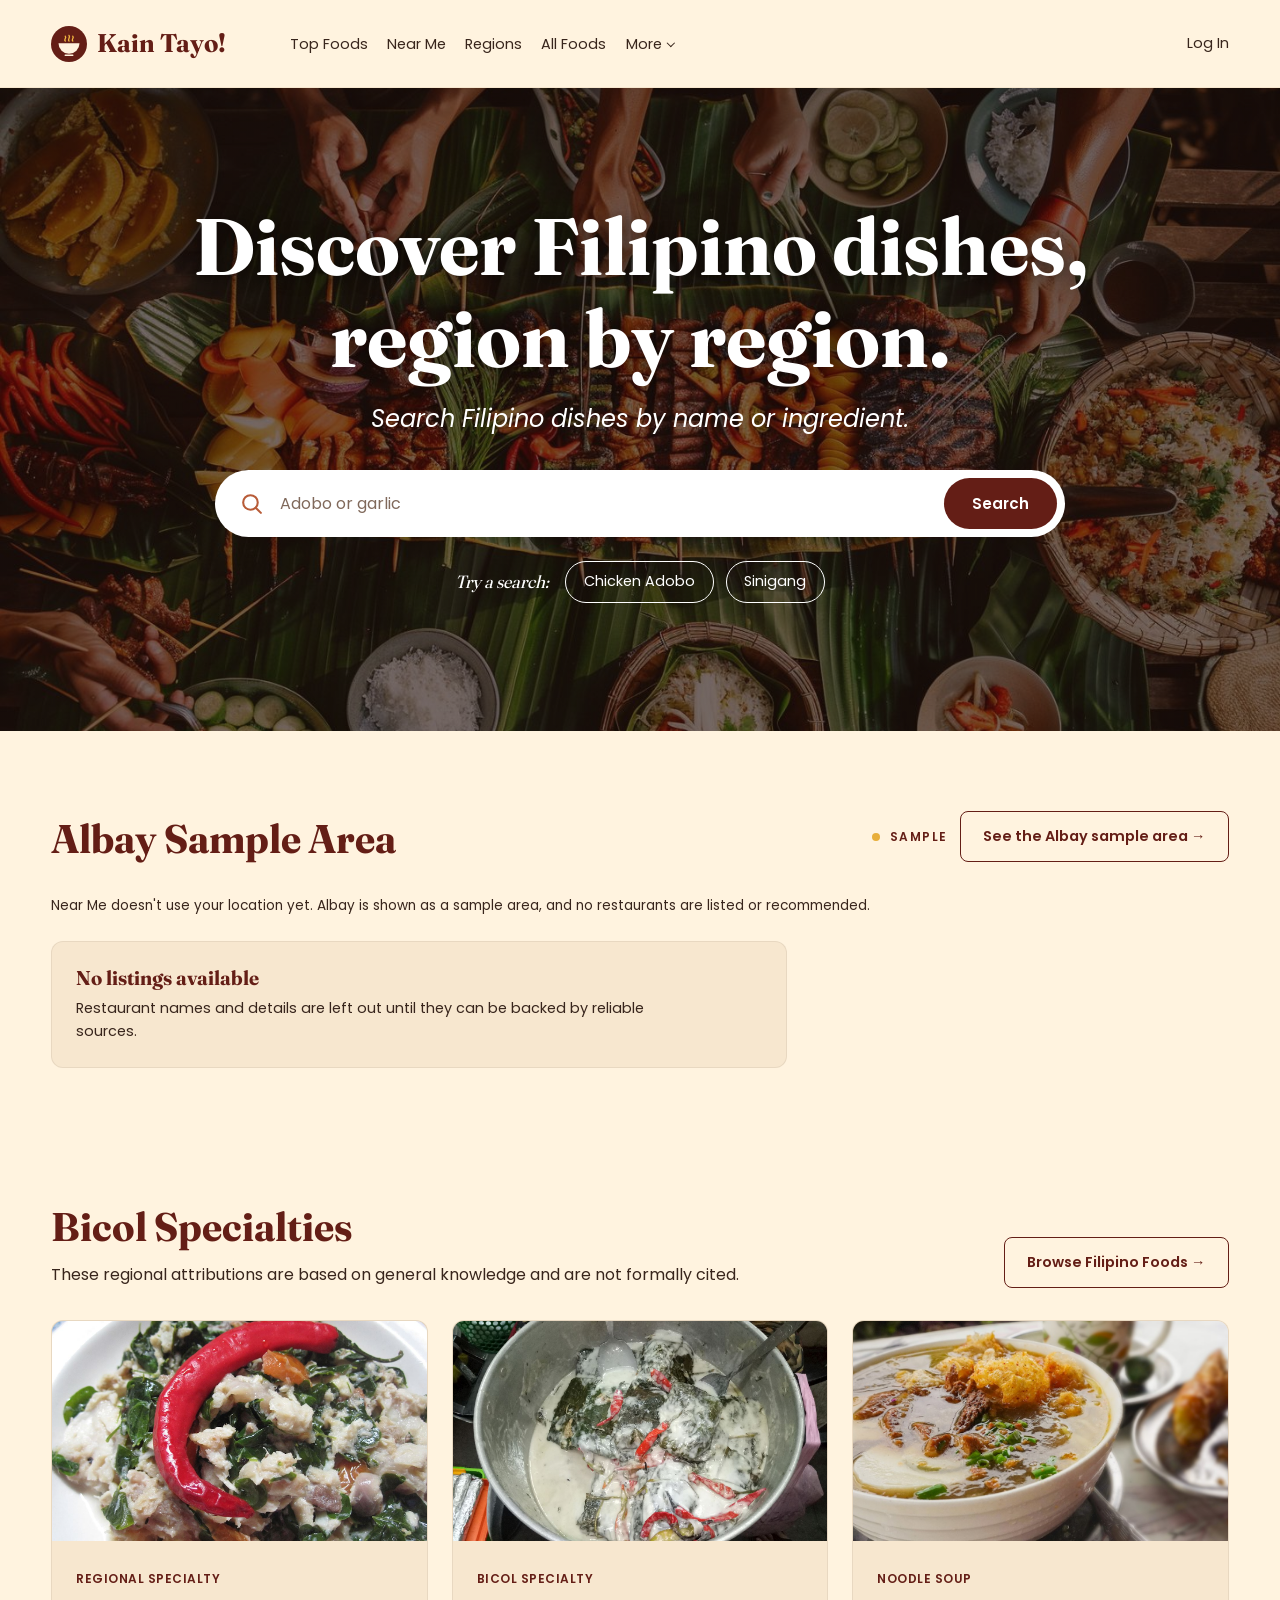
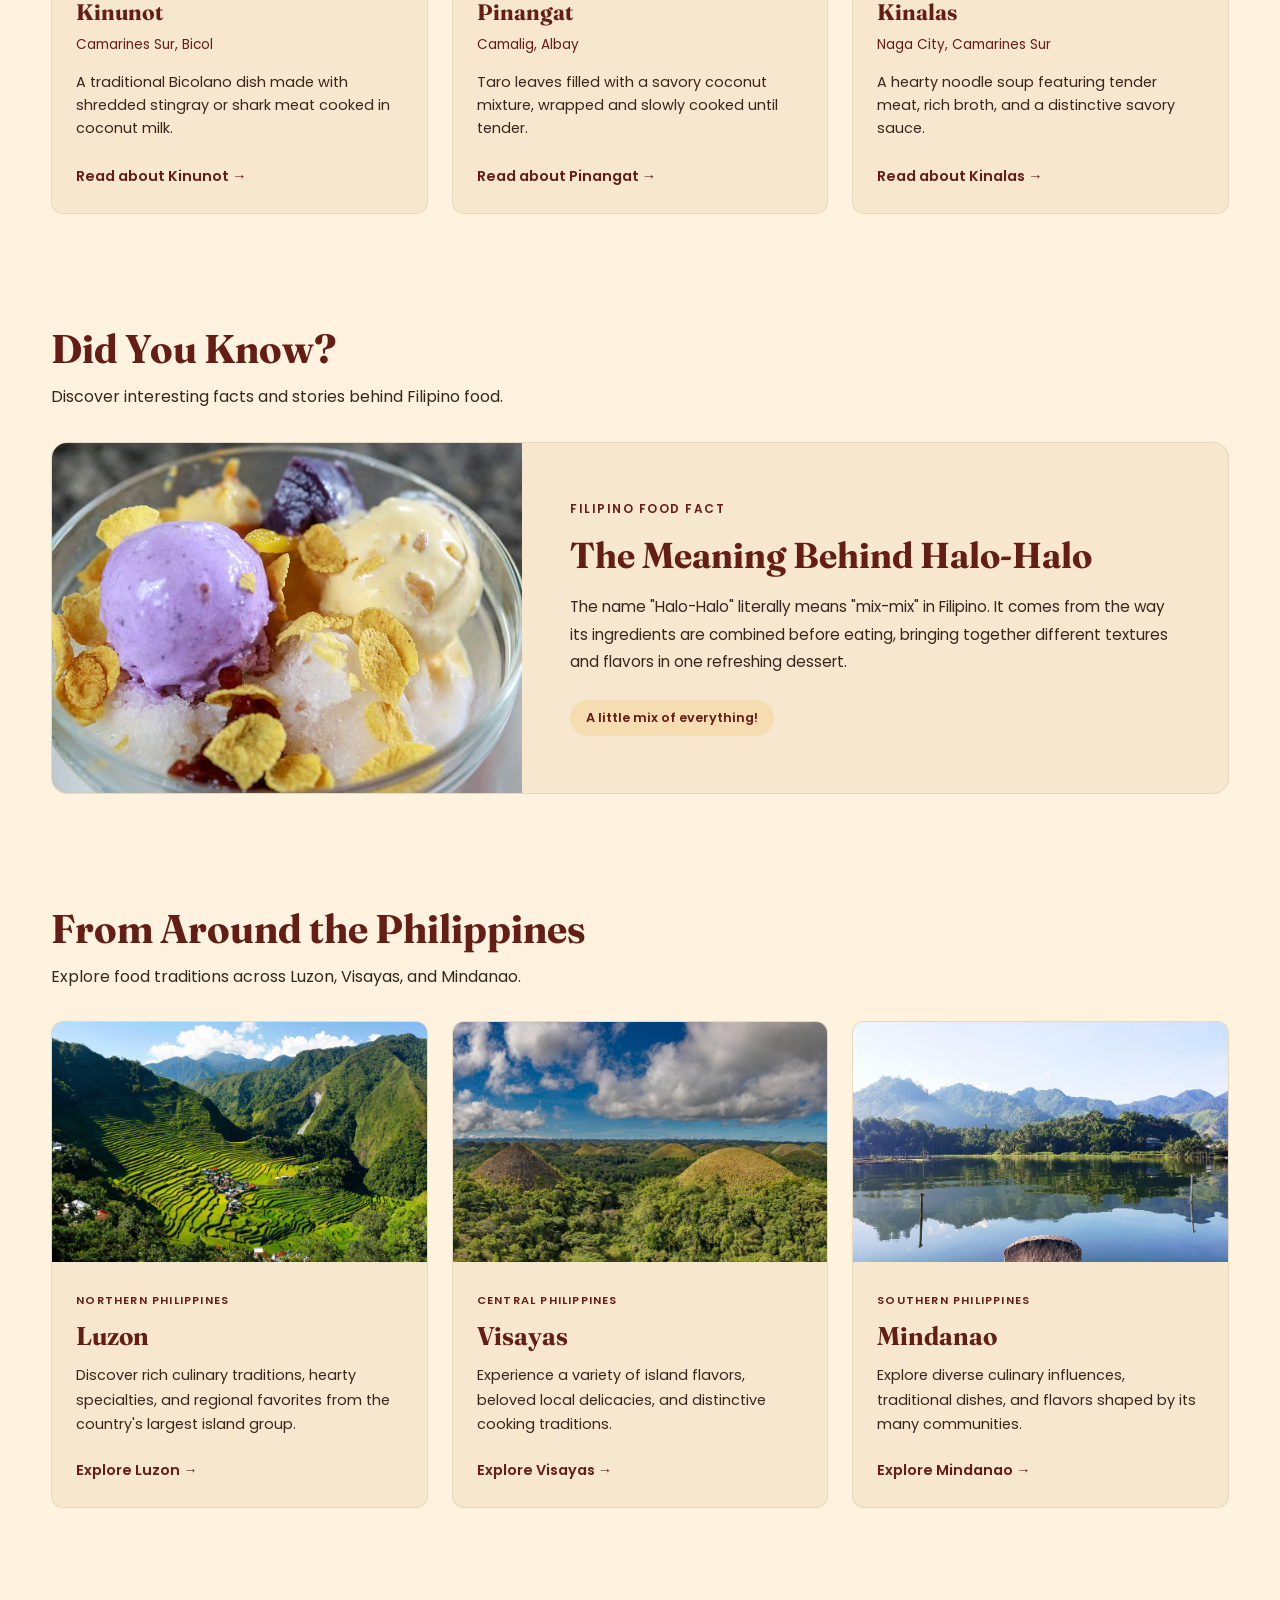
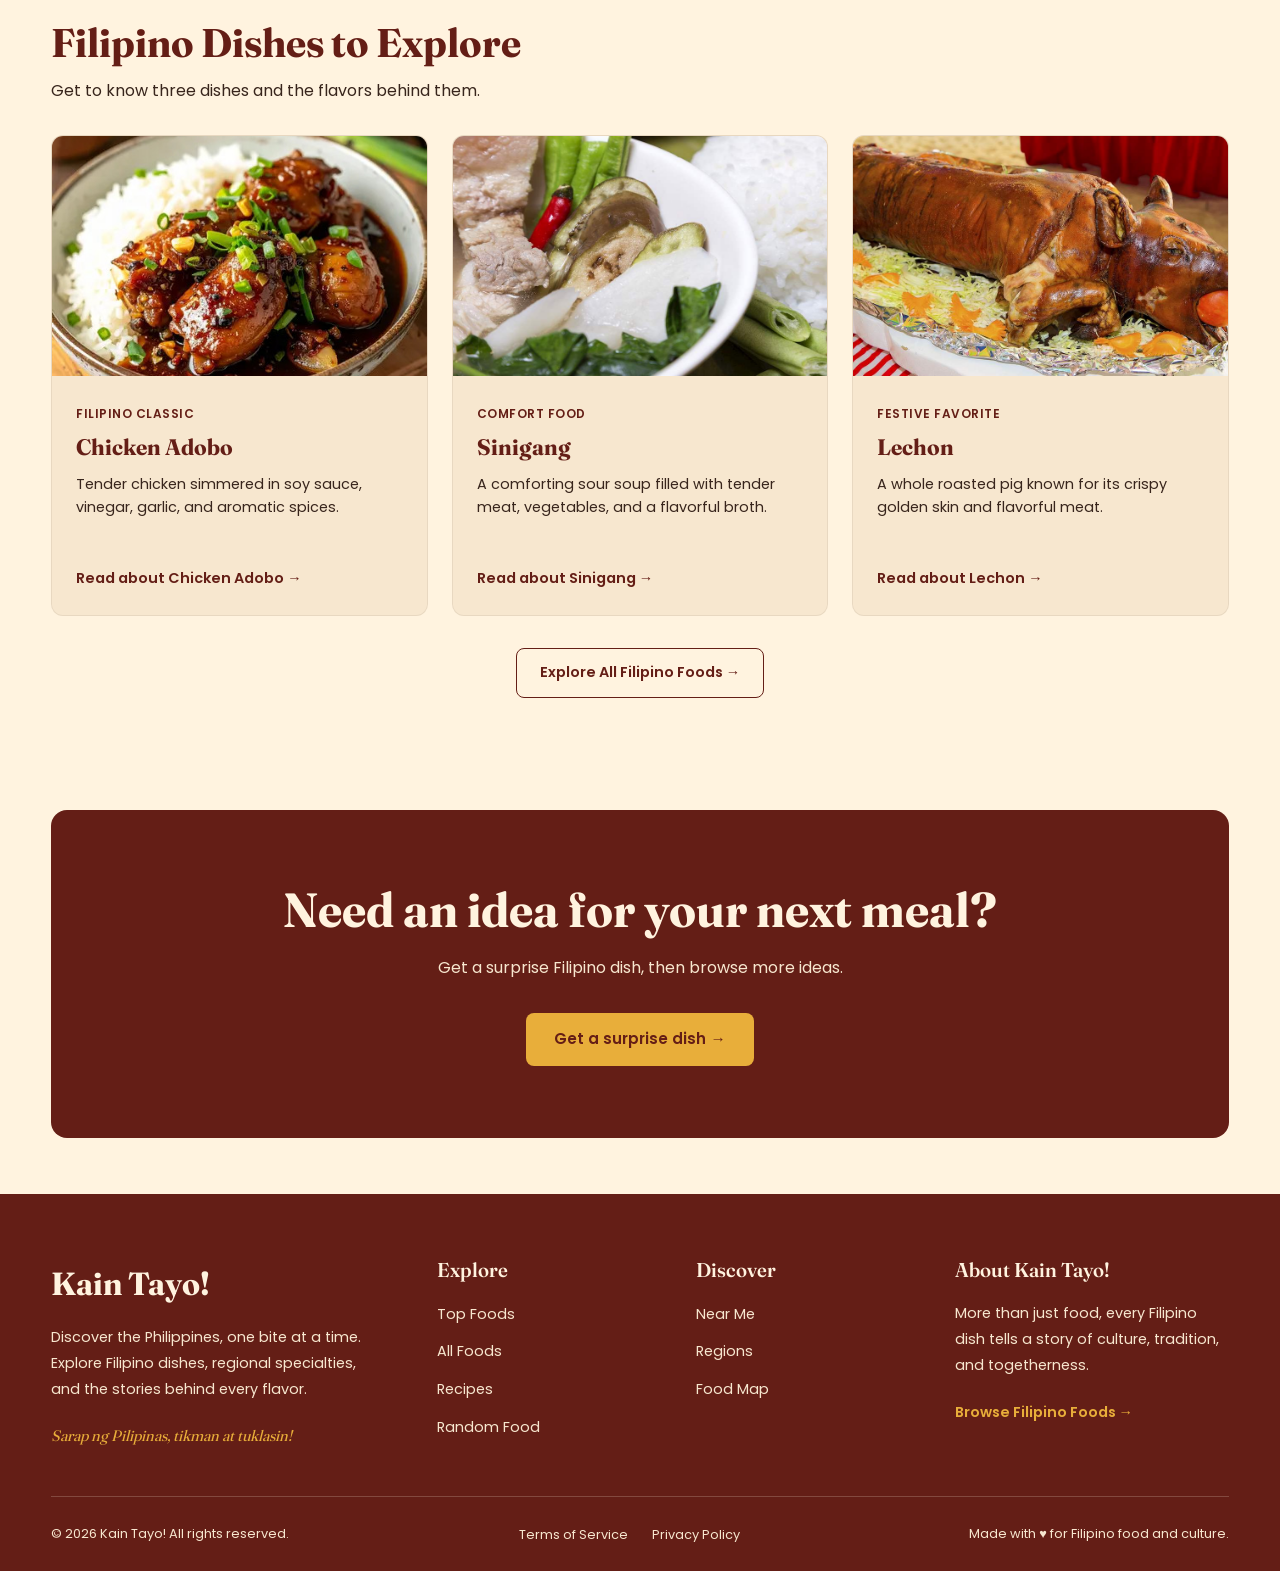
==== commit c4e34d84: "Reword Albay sample and Near Me notices for clarity Rename 'Albay Preview' to 'Albay Sample Area'. S" ====
--- a/index.html
+++ b/index.html
@@ -103,32 +103,30 @@
             <div class="near-me-container">
                 <div class="near-me-header">
                     <div>
-                        <h2>Albay listings: unverified sample</h2>
+                        <h2>Albay Sample Area</h2>
                     </div>
 
                     <div class="near-me-actions">
                         <div class="restaurant-status">
                             <span class="status-dot"></span>
-                            <span>UNVERIFIED</span>
+                            <span>SAMPLE</span>
                         </div>
 
                         <a href="pages/near-me.html" class="near-me-link">
-                            See the Albay sample preview →
+                            See the Albay sample area →
                         </a>
                     </div>
                 </div>
 
                 <p class="restaurant-disclaimer">
-                    These Albay listings may be examples or estimates. Their names,
-                    categories, locations, and menu details are unverified; they are
-                    not confirmed recommendations and are not matched to your location.
+                    Near Me doesn't use your location yet. Albay is shown as a sample area,
+                    and no restaurants are listed or recommended.
                 </p>
 
                 <div class="restaurant-preview-notice">
-                    <h3>Sample preview only</h3>
+                    <h3>No listings available</h3>
                     <p>
-                        This is not a verified restaurant recommendation. Venue names,
-                        categories, and locations are omitted because they are unverified.
+                        Restaurant names and details are left out until they can be backed by reliable sources.
                     </p>
                 </div>
             </div>
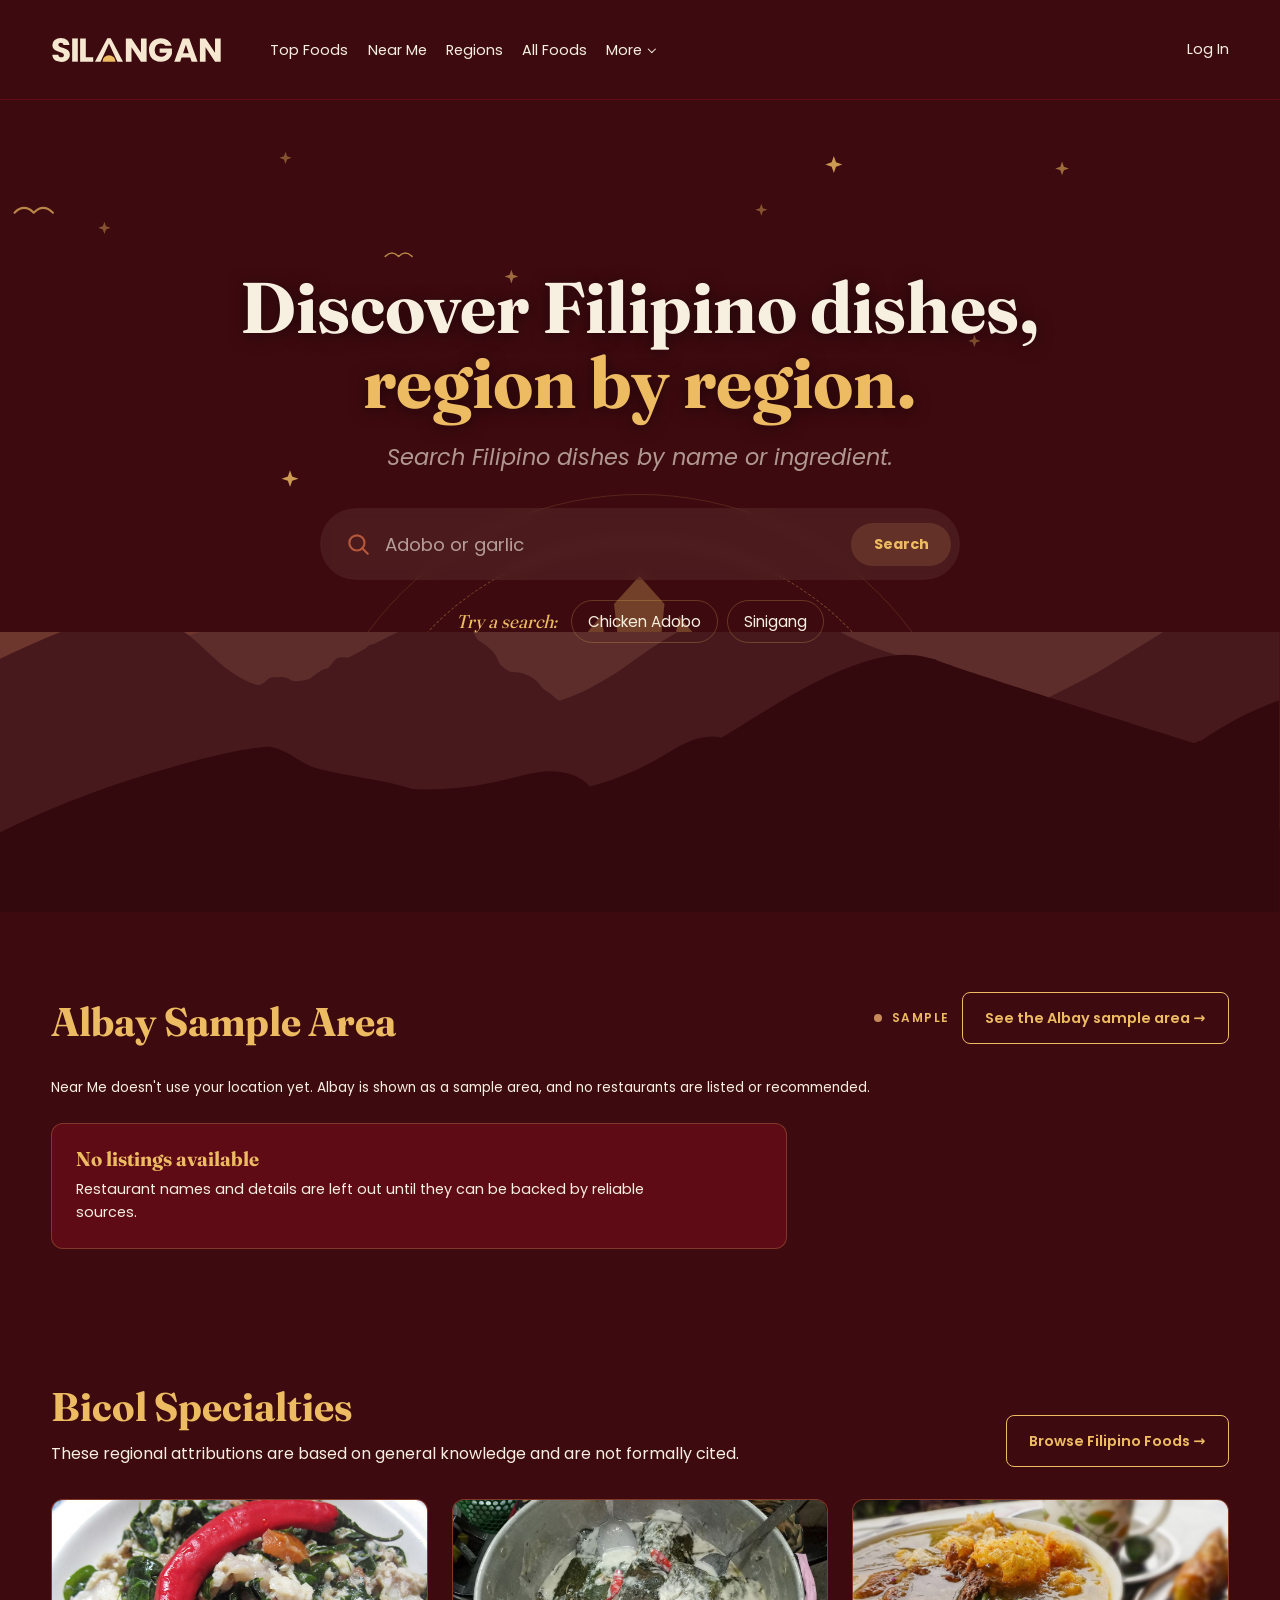
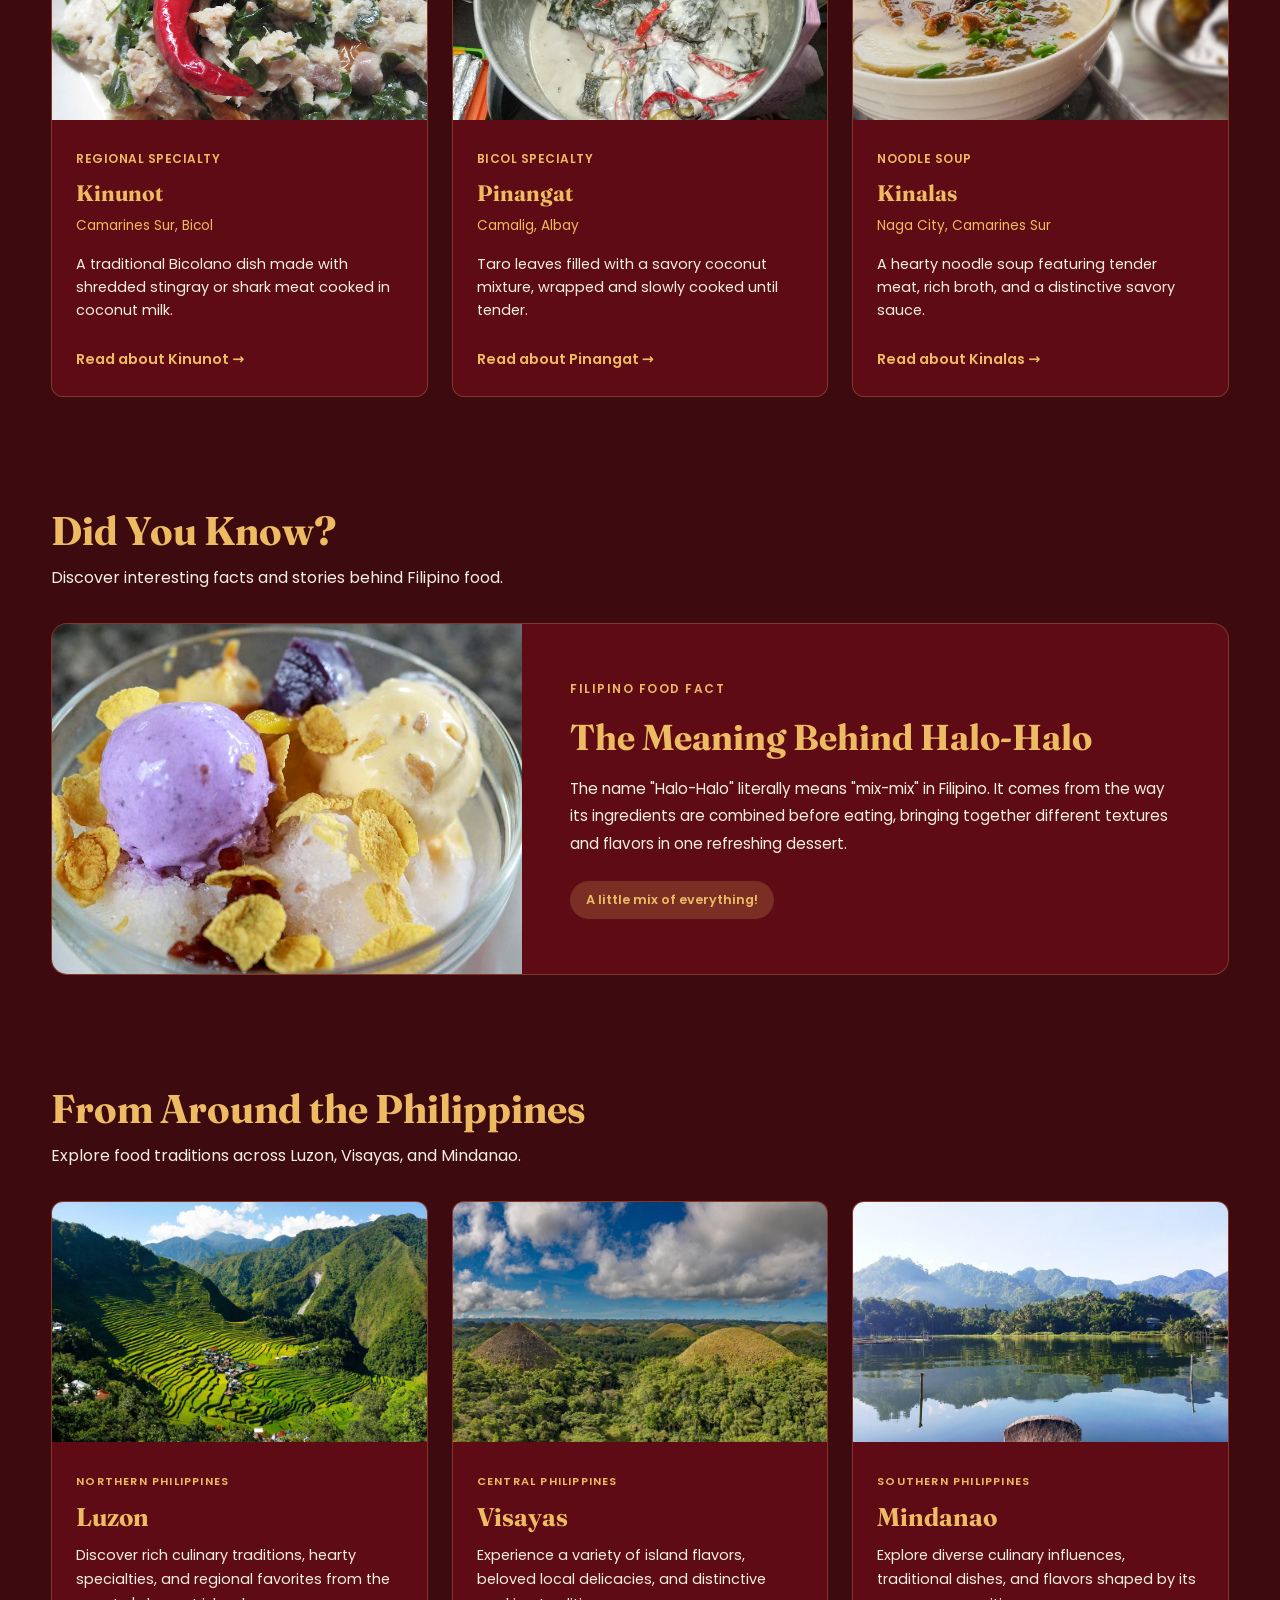
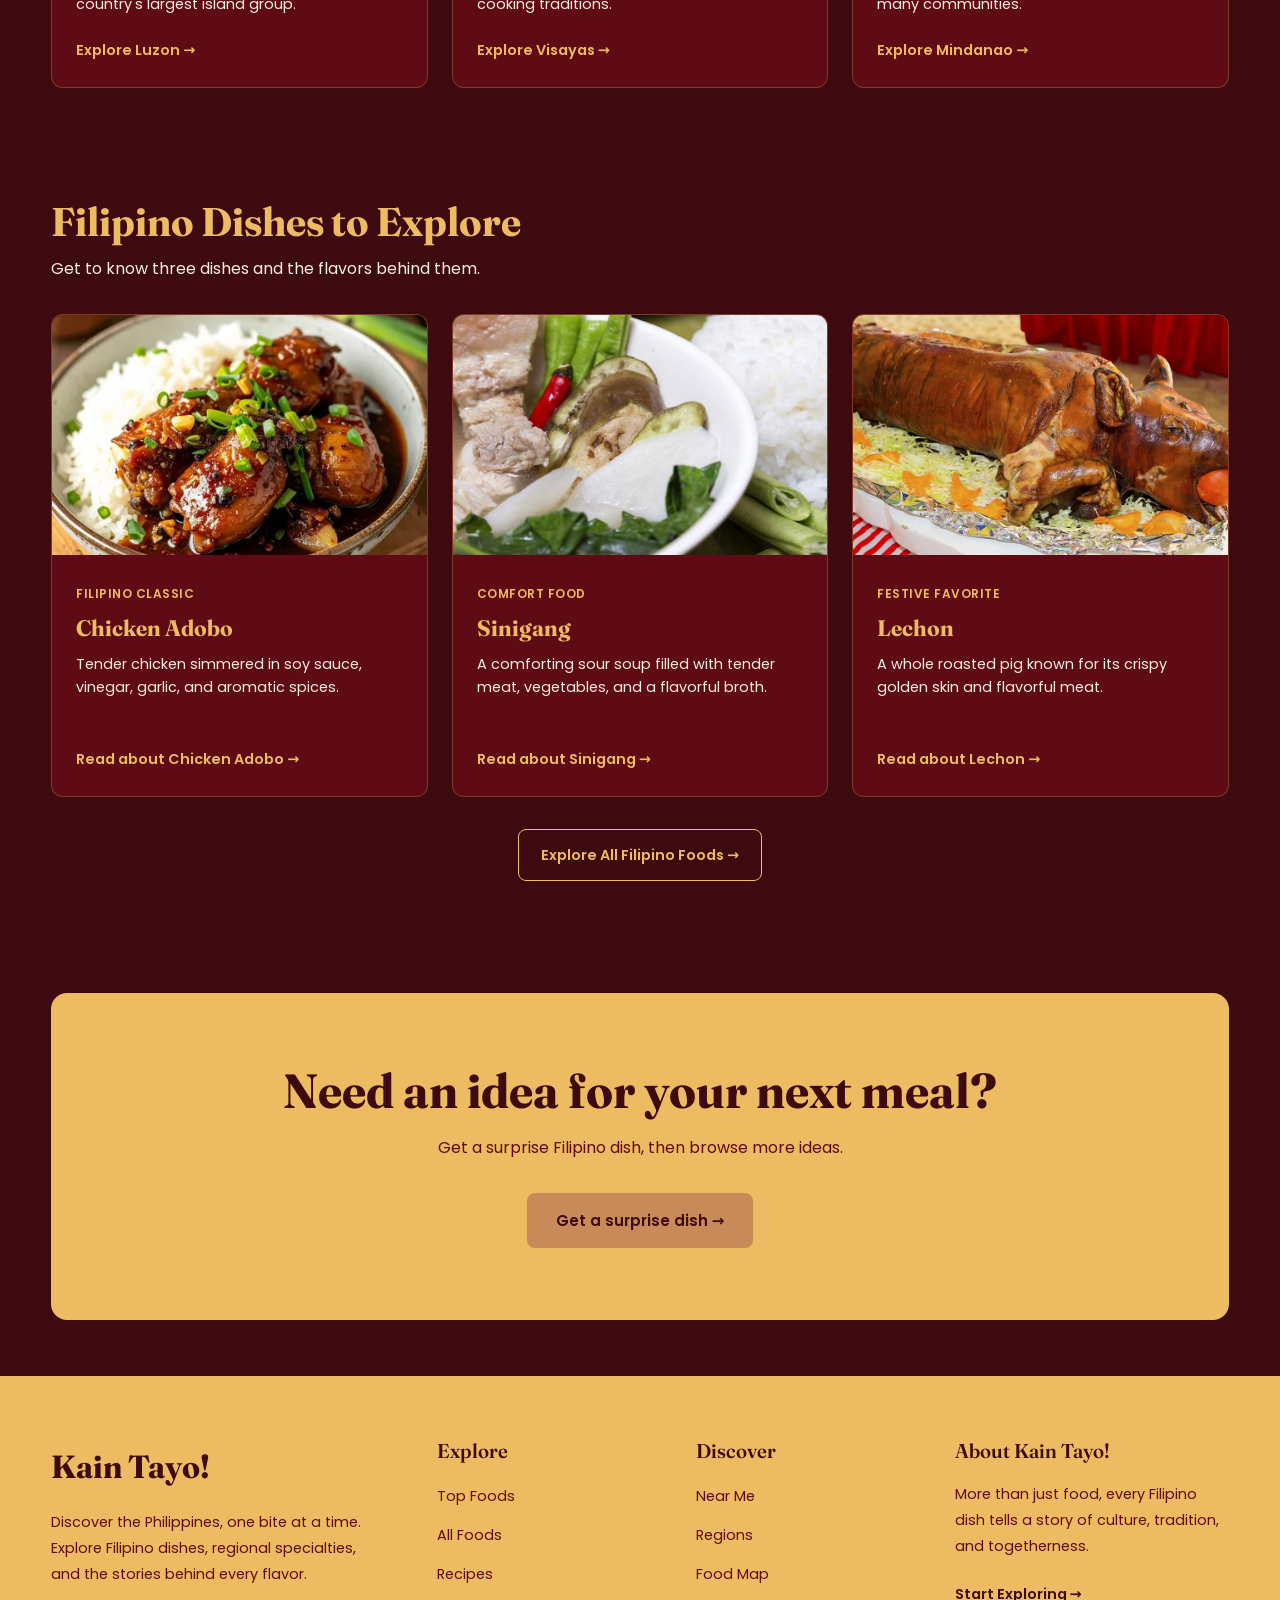
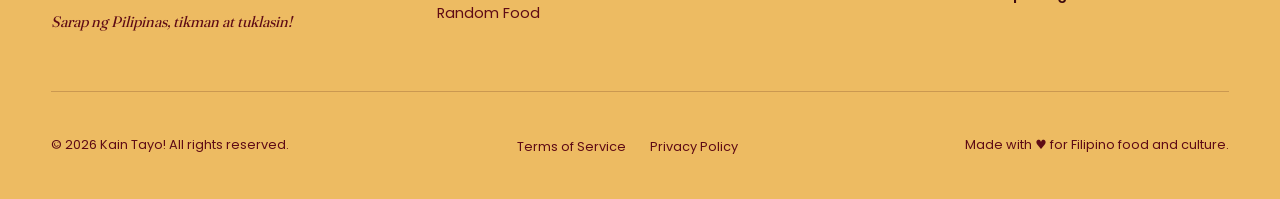
==== commit f22a6b95: "Redesign site and rename project from Kain Tayo! to Silangan Update color palette across all pages R" ====
--- a/index.html
+++ b/index.html
@@ -4,81 +4,81 @@
     <meta charset="UTF-8">
     <meta name="viewport" content="width=device-width, initial-scale=1.0">
 
-    <title>Kain Tayo! - Filipino Food & Culture</title>
+    <title>SILANGAN - Filipino Food & Culture</title>
     <meta name="description" content="Discover the Philippines, one bite at a time. Explore Filipino dishes, regional specialties, recipes, and the stories behind every flavor.">
     
-    <link rel="icon" href="assets/images/logo/logo-normal.svg" type="image/svg+xml">
+    <link rel="icon" href="assets/images/logo/favicon.svg" type="image/svg+xml">
     <link rel="stylesheet" href="css/style.css">
     <script src="js/nav.js" defer></script>
 </head>
 <body>
-    <a href="#main" class="skip-link">Skip to main content</a>
-
-    <nav class="navbar" aria-label="Main navigation">
-        <a href="index.html" class="navbar-logo">
-            <img
-                src="assets/images/logo/logo-normal.svg"
-                alt="Kain Tayo! logo"
-                width="36"
-                height="36">
-            <span>Kain Tayo!</span>
-        </a>
-
-        <button
-            class="navbar-toggle"
-            type="button"
-            aria-label="Open menu"
-            aria-expanded="false">
-            <svg class="icon-menu" viewBox="0 0 24 24" aria-hidden="true">
-                <path d="M4 7h16M4 12h16M4 17h16"></path>
-            </svg>
-            <svg class="icon-close" viewBox="0 0 24 24" aria-hidden="true">
-                <path d="M6 6l12 12M18 6L6 18"></path>
-            </svg>
-        </button>
-
-        <ul class="navbar-links">
-            <li><a href="pages/top-foods.html">Top Foods</a></li>
-            <li><a href="pages/near-me.html">Near Me</a></li>
-            <li><a href="pages/regions.html">Regions</a></li>
-            <li><a href="pages/foods.html">All Foods</a></li>
-            <li>
-                <details class="navbar-more">
-                    <summary>More</summary>
-                    <ul class="navbar-more-menu">
-                        <li><a href="pages/recipes.html">Recipes</a></li>
-                        <li><a href="pages/map.html">Map</a></li>
-                        <li><a href="pages/random-food.html">Random Food</a></li>
-                    </ul>
-                </details>
-            </li>
-        </ul>
-
-        <div class="navbar-actions">
-            <a href="pages/login.html" class="navbar-login">
-                Log In
+    <div class="container">
+        <a href="#main" class="skip-link">Skip to main content</a>
+
+        <nav class="navbar full-bleed" aria-label="Main navigation">
+            <a href="index.html" class="navbar-logo" aria-label="Silangan home">
+                <img
+                    src="assets/images/logo/logo.svg"
+                    alt="Silangan">
             </a>
 
-        </div>
-    </nav>
-
-    <main id="main">
-        <section class="intro">
-            <div class="intro-content">
-                <h1>
-                    Discover Filipino dishes, region by region.
-                </h1>
-
-                <p class="intro-tagline">
+            <button
+                class="navbar-toggle"
+                type="button"
+                aria-label="Open menu"
+                aria-expanded="false">
+                <svg class="icon-menu" viewBox="0 0 24 24" aria-hidden="true">
+                    <path d="M4 7h16M4 12h16M4 17h16"></path>
+                </svg>
+                <svg class="icon-close" viewBox="0 0 24 24" aria-hidden="true">
+                    <path d="M6 6l12 12M18 6L6 18"></path>
+                </svg>
+            </button>
+
+            <ul class="navbar-links list-reset">
+                <li><a href="pages/top-foods.html">Top Foods</a></li>
+                <li><a href="pages/near-me.html">Near Me</a></li>
+                <li><a href="pages/regions.html">Regions</a></li>
+                <li><a href="pages/foods.html">All Foods</a></li>
+                <li>
+                    <details class="navbar-more">
+                        <summary>More</summary>
+                        <ul class="navbar-more-menu list-reset">
+                            <li><a href="pages/recipes.html">Recipes</a></li>
+                            <li><a href="pages/map.html">Map</a></li>
+                            <li><a href="pages/random-food.html">Random Food</a></li>
+                        </ul>
+                    </details>
+                </li>
+            </ul>
+
+            <div class="navbar-actions">
+                <a href="pages/login.html" class="navbar-login">
+                    Log In
+                </a>
+
+            </div>
+        </nav>
+
+        <main id="main">
+            <section class="intro full-bleed">
+                <img class="intro-sky" src="assets/images/backgrounds/sky.svg" alt="" aria-hidden="true">
+
+                <div class="intro-sun" aria-hidden="true">
+                    <img src="assets/images/backgrounds/sun.svg" alt="">
+                </div>
+
+                <div class="intro-content">
+                    <h1>
+                    Discover Filipino dishes, <em>region by region.</em>
+                    </h1>
+
+                    <p class="intro-tagline">
                     Search Filipino dishes by name or ingredient.
-                </p>
-
-                <form class="intro-search" action="#" method="get">
-                    <svg viewBox="0 0 24 24" aria-hidden="true">
-                        <circle cx="11" cy="11" r="7"></circle>
-                        <path d="m16 16 5 5"></path>
-                    </svg>
-
+                    </p>
+
+                    <form class="intro-search" action="#" method="get">
+                    <img src="assets/images/icons/search.svg" alt="" aria-hidden="true">
                     <input
                         type="search"
                         name="q"
@@ -86,408 +86,409 @@
                         placeholder="Adobo or garlic"
                         aria-label="Search Filipino dishes or ingredients"
                         disabled>
-
                     <button type="submit" disabled>Search</button>
-                </form>
-
-                <div class="search-suggestions">
+                    </form>
+
+                    <div class="search-suggestions">
                     <span class="search-suggestions-label">Try a search:</span>
-
                     <a href="#">Chicken Adobo</a>
                     <a href="#">Sinigang</a>
-                </div>
-            </div>
-        </section>
-
-        <section class="near-me">
-            <div class="near-me-container">
-                <div class="near-me-header">
-                    <div>
-                        <h2>Albay Sample Area</h2>
-                    </div>
-
-                    <div class="near-me-actions">
-                        <div class="restaurant-status">
-                            <span class="status-dot"></span>
-                            <span>SAMPLE</span>
+                    </div>
+                </div>
+
+                <img class="intro-mountains intro-mountains--back" src="assets/images/backgrounds/mountains-back.svg" alt="" aria-hidden="true">
+                <img class="intro-mountains" src="assets/images/backgrounds/mountains-front.svg" alt="" aria-hidden="true">
+            </section>
+
+            <section class="near-me">
+                <div class="near-me-container">
+                    <div class="near-me-header">
+                        <div>
+                            <h2>Albay Sample Area</h2>
                         </div>
 
-                        <a href="pages/near-me.html" class="near-me-link">
-                            See the Albay sample area →
-                        </a>
-                    </div>
-                </div>
-
-                <p class="restaurant-disclaimer">
-                    Near Me doesn't use your location yet. Albay is shown as a sample area,
-                    and no restaurants are listed or recommended.
-                </p>
-
-                <div class="restaurant-preview-notice">
-                    <h3>No listings available</h3>
-                    <p>
-                        Restaurant names and details are left out until they can be backed by reliable sources.
-                    </p>
-                </div>
-            </div>
-        </section>
-
-        <section class="fresh-finds">
-            <div class="fresh-finds-container">
-                <div class="fresh-finds-header">
-                    <div>
-                        <h2>Bicol Specialties</h2>
-                        <p>
-                            These regional attributions are based on general
-                            knowledge and are not formally cited.
-                        </p>
-                    </div>
-
-                    <a href="pages/foods.html" class="fresh-finds-link">
-                        Browse Filipino Foods →
-                    </a>
-                </div>
-
-                <div class="fresh-finds-grid">
-                    <article class="fresh-find-card">
-                        <img
-                            src="assets/images/foods/kinunot.jpg"
-                            alt="Traditional Bicolano Kinunot">
-
-                        <div class="fresh-find-info">
-                            <span class="fresh-find-category">REGIONAL SPECIALTY</span>
-
-                            <h3>Kinunot</h3>
-
-                            <p class="fresh-find-location">
-                                Camarines Sur, Bicol
-                            </p>
-
-                            <p class="fresh-find-description">
-                                A traditional Bicolano dish made with shredded
-                                stingray or shark meat cooked in coconut milk.
-                            </p>
-
-                            <a href="#">
-                                Read about Kinunot →
+                        <div class="near-me-actions">
+                            <div class="restaurant-status">
+                                <span class="status-dot"></span>
+                                <span>SAMPLE</span>
+                            </div>
+
+                            <a href="pages/near-me.html" class="near-me-link">
+                                See the Albay sample area →
                             </a>
                         </div>
-                    </article>
-
-                    <article class="fresh-find-card">
-                        <img
-                            src="assets/images/foods/pinangat.jpg"
-                            alt="Traditional Bicolano Pinangat">
-
-                        <div class="fresh-find-info">
-                            <span class="fresh-find-category">BICOL SPECIALTY</span>
-
-                            <h3>Pinangat</h3>
-
-                            <p class="fresh-find-location">
-                                Camalig, Albay
+                    </div>
+
+                    <p class="restaurant-disclaimer">
+                        Near Me doesn't use your location yet. Albay is shown as a sample area,
+                        and no restaurants are listed or recommended.
+                    </p>
+
+                    <div class="restaurant-preview-notice">
+                        <h3>No listings available</h3>
+                        <p>
+                            Restaurant names and details are left out until they can be backed by reliable sources.
+                        </p>
+                    </div>
+                </div>
+            </section>
+
+            <section class="fresh-finds">
+                <div class="fresh-finds-container">
+                    <div class="fresh-finds-header">
+                        <div>
+                            <h2>Bicol Specialties</h2>
+                            <p>
+                                These regional attributions are based on general
+                                knowledge and are not formally cited.
                             </p>
-
-                            <p class="fresh-find-description">
-                                Taro leaves filled with a savory coconut mixture,
-                                wrapped and slowly cooked until tender.
+                        </div>
+
+                        <a href="pages/foods.html" class="fresh-finds-link">
+                            Browse Filipino Foods →
+                        </a>
+                    </div>
+
+                    <div class="fresh-finds-grid">
+                        <article class="fresh-find-card">
+                            <img
+                                src="assets/images/foods/kinunot.jpg"
+                                alt="Traditional Bicolano Kinunot">
+
+                            <div class="fresh-find-info">
+                                <span class="fresh-find-category">REGIONAL SPECIALTY</span>
+
+                                <h3>Kinunot</h3>
+
+                                <p class="fresh-find-location">
+                                    Camarines Sur, Bicol
+                                </p>
+
+                                <p class="fresh-find-description">
+                                    A traditional Bicolano dish made with shredded
+                                    stingray or shark meat cooked in coconut milk.
+                                </p>
+
+                                <a href="#">
+                                    Read about Kinunot →
+                                </a>
+                            </div>
+                        </article>
+
+                        <article class="fresh-find-card">
+                            <img
+                                src="assets/images/foods/pinangat.jpg"
+                                alt="Traditional Bicolano Pinangat">
+
+                            <div class="fresh-find-info">
+                                <span class="fresh-find-category">BICOL SPECIALTY</span>
+
+                                <h3>Pinangat</h3>
+
+                                <p class="fresh-find-location">
+                                    Camalig, Albay
+                                </p>
+
+                                <p class="fresh-find-description">
+                                    Taro leaves filled with a savory coconut mixture,
+                                    wrapped and slowly cooked until tender.
+                                </p>
+
+                                <a href="#">
+                                    Read about Pinangat →
+                                </a>
+                            </div>
+                        </article>
+
+                        <article class="fresh-find-card">
+                            <img
+                                src="assets/images/foods/kinalas.jpg"
+                                alt="Naga City's Kinalas noodle soup">
+
+                            <div class="fresh-find-info">
+                                <span class="fresh-find-category">NOODLE SOUP</span>
+
+                                <h3>Kinalas</h3>
+
+                                <p class="fresh-find-location">
+                                    Naga City, Camarines Sur
+                                </p>
+
+                                <p class="fresh-find-description">
+                                    A hearty noodle soup featuring tender meat,
+                                    rich broth, and a distinctive savory sauce.
+                                </p>
+
+                                <a href="#">
+                                    Read about Kinalas →
+                                </a>
+                            </div>
+                        </article>
+                    </div>
+                </div>
+            </section>
+
+            <section class="trivia">
+                <div class="trivia-container">
+                    <div class="trivia-header">
+                        <h2>Did You Know?</h2>
+                        <p>Discover interesting facts and stories behind Filipino food.</p>
+                    </div>
+
+                    <article class="trivia-card">
+                        <div class="trivia-image">
+                            <img
+                                src="assets/images/foods/halo-halo.jpg"
+                                alt="A glass of traditional Filipino halo-halo">
+                        </div>
+
+                        <div class="trivia-info">
+                            <span class="trivia-category">FILIPINO FOOD FACT</span>
+
+                            <h3>The Meaning Behind Halo-Halo</h3>
+
+                            <p>
+                                The name "Halo-Halo" literally means "mix-mix" in Filipino.
+                                It comes from the way its ingredients are combined before
+                                eating, bringing together different textures and flavors
+                                in one refreshing dessert.
                             </p>
 
-                            <a href="#">
-                                Read about Pinangat →
-                            </a>
+                            <span class="trivia-highlight">
+                                A little mix of everything!
+                            </span>
                         </div>
                     </article>
-
-                    <article class="fresh-find-card">
-                        <img
-                            src="assets/images/foods/kinalas.jpg"
-                            alt="Naga City's Kinalas noodle soup">
-
-                        <div class="fresh-find-info">
-                            <span class="fresh-find-category">NOODLE SOUP</span>
-
-                            <h3>Kinalas</h3>
-
-                            <p class="fresh-find-location">
-                                Naga City, Camarines Sur
-                            </p>
-
-                            <p class="fresh-find-description">
-                                A hearty noodle soup featuring tender meat,
-                                rich broth, and a distinctive savory sauce.
-                            </p>
-
-                            <a href="#">
-                                Read about Kinalas →
-                            </a>
-                        </div>
-                    </article>
+                </div>
+            </section>
+
+            <section class="regional-discoveries">
+                <div class="regional-container">
+                    <div class="regional-header">
+                        <h2>From Around the Philippines</h2>
+                        <p>Explore food traditions across Luzon, Visayas, and Mindanao.</p>
+                    </div>
+
+                    <div class="regional-grid">
+                        <article class="regional-card">
+                            <img
+                                src="assets/images/regions/luzon.jpg"
+                                alt="A scenic view representing Luzon">
+
+                            <div class="regional-info">
+                                <span class="regional-label">NORTHERN PHILIPPINES</span>
+                                <h3>Luzon</h3>
+                                <p>
+                                    Discover rich culinary traditions, hearty
+                                    specialties, and regional favorites from
+                                    the country's largest island group.
+                                </p>
+                                <a href="pages/regions.html">
+                                    Explore Luzon →
+                                </a>
+                            </div>
+                        </article>
+
+                        <article class="regional-card">
+                            <img
+                                src="assets/images/regions/visayas.jpg"
+                                alt="A scenic view representing Visayas">
+
+                            <div class="regional-info">
+                                <span class="regional-label">CENTRAL PHILIPPINES</span>
+                                <h3>Visayas</h3>
+                                <p>
+                                    Experience a variety of island flavors,
+                                    beloved local delicacies, and distinctive
+                                    cooking traditions.
+                                </p>
+                                <a href="pages/regions.html">
+                                    Explore Visayas →
+                                </a>
+                            </div>
+                        </article>
+
+                        <article class="regional-card">
+                            <img
+                                src="assets/images/regions/mindanao.jpg"
+                                alt="A scenic view representing Mindanao">
+
+                            <div class="regional-info">
+                                <span class="regional-label">SOUTHERN PHILIPPINES</span>
+                                <h3>Mindanao</h3>
+                                <p>
+                                    Explore diverse culinary influences,
+                                    traditional dishes, and flavors shaped
+                                    by its many communities.
+                                </p>
+                                <a href="pages/regions.html">
+                                    Explore Mindanao →
+                                </a>
+                            </div>
+                        </article>
+                    </div>
+                </div>
+            </section>
+
+            <section class="popular-foods">
+                <div class="popular-foods-container">
+                    <div class="popular-foods-header">
+                        <h2>Filipino Dishes to Explore</h2>
+                        <p>
+                            Get to know three dishes and the flavors behind them.
+                        </p>
+                    </div>
+
+                    <div class="popular-foods-grid">
+                        <article class="popular-food-card">
+                            <img
+                                src="assets/images/foods/chicken-adobo.jpg"
+                                alt="Filipino Chicken Adobo">
+
+                            <div class="popular-food-info">
+                                <span class="popular-food-category">FILIPINO CLASSIC</span>
+                                <h3>Chicken Adobo</h3>
+                                <p>
+                                    Tender chicken simmered in soy sauce,
+                                    vinegar, garlic, and aromatic spices.
+                                </p>
+                                <a href="#">
+                                    Read about Chicken Adobo →
+                                </a>
+                            </div>
+                        </article>
+
+                        <article class="popular-food-card">
+                            <img
+                                src="assets/images/foods/sinigang.jpg"
+                                alt="Traditional Filipino Sinigang">
+
+                            <div class="popular-food-info">
+                                <span class="popular-food-category">COMFORT FOOD</span>
+                                <h3>Sinigang</h3>
+                                <p>
+                                    A comforting sour soup filled with
+                                    tender meat, vegetables, and a flavorful broth.
+                                </p>
+                                <a href="#">
+                                    Read about Sinigang →
+                                </a>
+                            </div>
+                        </article>
+
+                        <article class="popular-food-card">
+                            <img
+                                src="assets/images/foods/lechon.jpg"
+                                alt="Filipino roasted Lechon">
+
+                            <div class="popular-food-info">
+                                <span class="popular-food-category">FESTIVE FAVORITE</span>
+                                <h3>Lechon</h3>
+                                <p>
+                                    A whole roasted pig known for its
+                                    crispy golden skin and flavorful meat.
+                                </p>
+                                <a href="#">
+                                    Read about Lechon →
+                                </a>
+                            </div>
+                        </article>
+                    </div>
+
+                    <div class="popular-foods-footer">
+                        <a href="pages/foods.html">Explore All Filipino Foods →</a>
+                    </div>
+                </div>
+            </section>
+
+            <section class="random-food">
+                <div class="random-food-container">
+
+                    <h2>Need an idea for your next meal?</h2>
+
+                    <p>
+                        Get a surprise Filipino dish, then browse more ideas.
+                    </p>
+
+                    <a href="#" class="random-food-button">
+                        Get a surprise dish →
+                    </a>
+
+                </div>
+            </section>
+        </main>
+
+        <footer class="footer full-bleed">
+            <div class="footer-container">
+                <div class="footer-main">
+                    <div class="footer-brand">
+                        <a href="../index.html" class="footer-logo">
+                            Kain Tayo!
+                        </a>
+
+                        <p>
+                            Discover the Philippines, one bite at a time.
+                            Explore Filipino dishes, regional specialties,
+                            and the stories behind every flavor.
+                        </p>
+
+                        <span class="footer-brand-tagline">
+                            Sarap ng Pilipinas, tikman at tuklasin!
+                        </span>
+                    </div>
+
+                    <div class="footer-links">
+                        <h3>Explore</h3>
+
+                        <ul class="list-reset">
+                            <li><a href="top-foods.html">Top Foods</a></li>
+                            <li><a href="foods.html">All Foods</a></li>
+                            <li><a href="recipes.html">Recipes</a></li>
+                            <li><a href="random-food.html">Random Food</a></li>
+                        </ul>
+                    </div>
+
+                    <div class="footer-links">
+                        <h3>Discover</h3>
+
+                        <ul class="list-reset">
+                            <li><a href="near-me.html">Near Me</a></li>
+                            <li><a href="regions.html">Regions</a></li>
+                            <li><a href="map.html">Food Map</a></li>
+                        </ul>
+                    </div>
+
+                    <div class="footer-about">
+                        <h3>About Kain Tayo!</h3>
+
+                        <p>
+                            More than just food, every Filipino dish
+                            tells a story of culture, tradition,
+                            and togetherness.
+                        </p>
+
+                        <a href="foods.html" class="footer-explore-link">
+                            Start Exploring →
+                        </a>
+                    </div>
+                </div>
+
+                <div class="footer-bottom">
+                    <p>
+                        © 2026 Kain Tayo! All rights reserved.
+                    </p>
+
+                    <ul class="footer-legal list-reset">
+                        <li><a href="terms.html">Terms of Service</a></li>
+                        <li><a href="privacy.html">Privacy Policy</a></li>
+                    </ul>
+
+                    <span>
+                        Made with ♥ for Filipino food and culture.
+                    </span>
                 </div>
             </div>
-        </section>
-
-        <section class="trivia">
-            <div class="trivia-container">
-                <div class="trivia-header">
-                    <h2>Did You Know?</h2>
-                    <p>Discover interesting facts and stories behind Filipino food.</p>
-                </div>
-
-                <article class="trivia-card">
-                    <div class="trivia-image">
-                        <img
-                            src="assets/images/foods/halo-halo.jpg"
-                            alt="A glass of traditional Filipino halo-halo">
-                    </div>
-
-                    <div class="trivia-info">
-                        <span class="trivia-category">FILIPINO FOOD FACT</span>
-
-                        <h3>The Meaning Behind Halo-Halo</h3>
-
-                        <p>
-                            The name "Halo-Halo" literally means "mix-mix" in Filipino.
-                            It comes from the way its ingredients are combined before
-                            eating, bringing together different textures and flavors
-                            in one refreshing dessert.
-                        </p>
-
-                        <span class="trivia-highlight">
-                            A little mix of everything!
-                        </span>
-                    </div>
-                </article>
-            </div>
-        </section>
-
-        <section class="regional-discoveries">
-            <div class="regional-container">
-                <div class="regional-header">
-                    <h2>From Around the Philippines</h2>
-                    <p>Explore food traditions across Luzon, Visayas, and Mindanao.</p>
-                </div>
-
-                <div class="regional-grid">
-                    <article class="regional-card">
-                        <img
-                            src="assets/images/regions/luzon.jpg"
-                            alt="A scenic view representing Luzon">
-
-                        <div class="regional-info">
-                            <span class="regional-label">NORTHERN PHILIPPINES</span>
-                            <h3>Luzon</h3>
-                            <p>
-                                Discover rich culinary traditions, hearty
-                                specialties, and regional favorites from
-                                the country's largest island group.
-                            </p>
-                            <a href="pages/regions.html">
-                                Explore Luzon →
-                            </a>
-                        </div>
-                    </article>
-
-                    <article class="regional-card">
-                        <img
-                            src="assets/images/regions/visayas.jpg"
-                            alt="A scenic view representing Visayas">
-
-                        <div class="regional-info">
-                            <span class="regional-label">CENTRAL PHILIPPINES</span>
-                            <h3>Visayas</h3>
-                            <p>
-                                Experience a variety of island flavors,
-                                beloved local delicacies, and distinctive
-                                cooking traditions.
-                            </p>
-                            <a href="pages/regions.html">
-                                Explore Visayas →
-                            </a>
-                        </div>
-                    </article>
-
-                    <article class="regional-card">
-                        <img
-                            src="assets/images/regions/mindanao.jpg"
-                            alt="A scenic view representing Mindanao">
-
-                        <div class="regional-info">
-                            <span class="regional-label">SOUTHERN PHILIPPINES</span>
-                            <h3>Mindanao</h3>
-                            <p>
-                                Explore diverse culinary influences,
-                                traditional dishes, and flavors shaped
-                                by its many communities.
-                            </p>
-                            <a href="pages/regions.html">
-                                Explore Mindanao →
-                            </a>
-                        </div>
-                    </article>
-                </div>
-            </div>
-        </section>
-
-        <section class="popular-foods">
-            <div class="popular-foods-container">
-                <div class="popular-foods-header">
-                    <h2>Filipino Dishes to Explore</h2>
-                    <p>
-                        Get to know three dishes and the flavors behind them.
-                    </p>
-                </div>
-
-                <div class="popular-foods-grid">
-                    <article class="popular-food-card">
-                        <img
-                            src="assets/images/foods/chicken-adobo.jpg"
-                            alt="Filipino Chicken Adobo">
-
-                        <div class="popular-food-info">
-                            <span class="popular-food-category">FILIPINO CLASSIC</span>
-                            <h3>Chicken Adobo</h3>
-                            <p>
-                                Tender chicken simmered in soy sauce,
-                                vinegar, garlic, and aromatic spices.
-                            </p>
-                            <a href="#">
-                                Read about Chicken Adobo →
-                            </a>
-                        </div>
-                    </article>
-
-                    <article class="popular-food-card">
-                        <img
-                            src="assets/images/foods/sinigang.jpg"
-                            alt="Traditional Filipino Sinigang">
-
-                        <div class="popular-food-info">
-                            <span class="popular-food-category">COMFORT FOOD</span>
-                            <h3>Sinigang</h3>
-                            <p>
-                                A comforting sour soup filled with
-                                tender meat, vegetables, and a flavorful broth.
-                            </p>
-                            <a href="#">
-                                Read about Sinigang →
-                            </a>
-                        </div>
-                    </article>
-
-                    <article class="popular-food-card">
-                        <img
-                            src="assets/images/foods/lechon.jpg"
-                            alt="Filipino roasted Lechon">
-
-                        <div class="popular-food-info">
-                            <span class="popular-food-category">FESTIVE FAVORITE</span>
-                            <h3>Lechon</h3>
-                            <p>
-                                A whole roasted pig known for its
-                                crispy golden skin and flavorful meat.
-                            </p>
-                            <a href="#">
-                                Read about Lechon →
-                            </a>
-                        </div>
-                    </article>
-                </div>
-
-                <div class="popular-foods-footer">
-                    <a href="pages/foods.html">Explore All Filipino Foods →</a>
-                </div>
-            </div>
-        </section>
-
-        <section class="random-food">
-            <div class="random-food-container">
-
-                <h2>Need an idea for your next meal?</h2>
-
-                <p>
-                    Get a surprise Filipino dish, then browse more ideas.
-                </p>
-
-                <a href="#" class="random-food-button">
-                    Get a surprise dish →
-                </a>
-
-            </div>
-        </section>
-    </main>
-
-    <footer class="footer">
-        <div class="footer-container">
-            <div class="footer-main">
-                <div class="footer-brand">
-                    <a href="index.html" class="footer-logo">
-                        Kain Tayo!
-                    </a>
-
-                    <p>
-                        Discover the Philippines, one bite at a time.
-                        Explore Filipino dishes, regional specialties,
-                        and the stories behind every flavor.
-                    </p>
-
-                    <span class="footer-brand-tagline">
-                        Sarap ng Pilipinas, tikman at tuklasin!
-                    </span>
-                </div>
-
-                <div class="footer-links">
-                    <h3>Explore</h3>
-
-                    <ul>
-                        <li><a href="pages/top-foods.html">Top Foods</a></li>
-                        <li><a href="pages/foods.html">All Foods</a></li>
-                        <li><a href="pages/recipes.html">Recipes</a></li>
-                        <li><a href="#">Random Food</a></li>
-                    </ul>
-                </div>
-
-                <div class="footer-links">
-                    <h3>Discover</h3>
-
-                    <ul>
-                        <li><a href="pages/near-me.html">Near Me</a></li>
-                        <li><a href="pages/regions.html">Regions</a></li>
-                        <li><a href="pages/map.html">Food Map</a></li>
-                    </ul>
-                </div>
-
-                <div class="footer-about">
-                    <h3>About Kain Tayo!</h3>
-
-                    <p>
-                        More than just food, every Filipino dish
-                        tells a story of culture, tradition,
-                        and togetherness.
-                    </p>
-
-                    <a href="pages/foods.html" class="footer-explore-link">
-                        Browse Filipino Foods →
-                    </a>
-                </div>
-
-            </div>
-
-            <div class="footer-bottom">
-                <p>
-                    © 2026 Kain Tayo! All rights reserved.
-                </p>
-
-                <ul class="footer-legal">
-                    <li><a href="pages/terms.html">Terms of Service</a></li>
-                    <li><a href="pages/privacy.html">Privacy Policy</a></li>
-                </ul>
-
-                <span>
-                    Made with ♥ for Filipino food and culture.
-                </span>
-            </div>
-        </div>
-    </footer>
+        </footer>
+    </div>
 </body>
 </html>
--- a/css/style.css
+++ b/css/style.css
@@ -54,62 +54,117 @@
     font-display: swap;
 }
 
+
+/*
+
+
+    VARIABLES
+
+
+*/
+
+
 :root {
-    --font-heading: 'Fraunces', serif;
-    --font-body: 'Poppins', sans-serif;
-
-    --color-background: #FFF3DF;
-    --color-background-secondary: #F7E7CF;
-
-    --color-text: #38251C;
-    --color-heading: #641E16;
-
-    --color-primary: #641E16;
-    --color-secondary: #E8AE3A;
-
+    --font-heading: 'Fraunces', Georgia, serif;
+    --font-body: 'Poppins', system-ui, -apple-system, "Segoe UI", Roboto, sans-serif;
+
+    --color-background: #3D0A0F;
+    --color-background-secondary: #5E0B15;
+    --color-surface: #4A0D14;
+
+    --color-text: #F7EFE0;
+    --color-text-muted: #F7EFE09E;
+    --color-heading: #EDBB62;
+
+    --color-primary: #EDBB62;
+    --color-secondary: #C98A5A;
     --color-accent: #B85C38;
+
+    --color-border: rgba(237, 187, 98, 0.25);
 
     --color-white: #FFFFFF;
     --color-black: #000000;
-}
-
-*, *::before, *::after {
+
+    --shadow-card: 0 8px 24px rgba(0, 0, 0, 0.35);
+
+    --radius-sm: 8px;
+    --radius-md: 12px;
+    --radius-lg: 16px;
+    --radius-pill: 999px;
+
+    --container-width: 1400px;
+    --navbar-height: 88px;
+    --gutter: clamp(16px, 4vw, 32px);
+}
+
+
+/*
+
+
+    GLOBAL
+
+
+*/
+
+
+*,
+*::before,
+*::after {
     box-sizing: border-box;
 }
 
+html {
+    scroll-behavior: smooth;
+    scroll-padding-top: var(--navbar-height);
+
+    -webkit-text-size-adjust: 100%;
+}
+
 body {
+    overflow-x: clip;
+
+    min-height: 100vh;
     margin: 0;
-    font-family: var(--font-body);
-    line-height: 1.6;
+
     color: var(--color-text);
     background-color: var(--color-background);
-}
-
-img {
+
+    font-family: var(--font-body);
+    font-size: 1rem;
+    line-height: 1.7;
+    -webkit-font-smoothing: antialiased;
+}
+
+img,
+svg {
+    display: block;
+
     max-width: 100%;
-    display: block;
+    height: auto;
 }
 
 a {
     color: inherit;
+
     text-decoration: none;
 }
 
-ul, ol {
-    margin: 0;
-    padding: 0;
-    list-style: none;
-}
-
-input, button {
+input,
+button {
     font-family: inherit;
 }
 
-h1, h2, h3 {
+h1,
+h2,
+h3,
+h4 {
+    margin: 0 0 0.5rem;
+
+    color: var(--color-heading);
+
     font-family: var(--font-heading);
-    color: var(--color-heading);
-    line-height: 1.15;
-    margin: 0 0 .5rem;
+    font-weight: 700;
+    line-height: 1.1;
 }
 
 h2 {
@@ -120,48 +175,95 @@
     font-size: 1.25rem;
 }
 
+:focus-visible {
+    outline: 3px solid var(--color-primary);
+    outline-offset: 3px;
+}
+
+.container {
+    max-width: var(--container-width);
+    margin: 0 auto;
+}
 
 /*
 
-
-SKIP LINK
-
+    Set the side gutter with --gutter-x and use padding-block for top/bottom.
 
 */
 
+.full-bleed {
+    --gutter-x: 4%;
+
+    width: 100vw;
+    margin-left: calc(50% - 50vw);
+    padding-inline: calc((100vw - 100%) / 2 + var(--gutter-x));
+}
+
+.list-reset {
+    list-style: none;
+
+    padding: 0;
+}
+
+
+/*
+
+
+    NOT USED ON THIS PAGE (kept for other pages)
+
+
+*/
+
+
+.section-eyebrow {
+    display: block;
+
+    margin-bottom: 0.75rem;
+
+    color: var(--color-accent);
+
+    font-size: 0.8rem;
+    font-weight: 600;
+    letter-spacing: 2px;
+}
+
+
+/*
+
+
+    SKIP LINK
+
+
+*/
+
 
 .skip-link {
-    position: absolute;
+    position: fixed;
     top: 0.75rem;
     left: 0.75rem;
-    z-index: 2000;
+    z-index: 9999;
 
     padding: 0.75rem 1.25rem;
-
-    border-radius: 8px;
+    border-radius: var(--radius-sm);
+
+    color: var(--color-primary);
+    background-color: var(--color-background);
 
     font-size: 0.9rem;
     font-weight: 600;
 
-    color: var(--color-white);
-    background-color: var(--color-primary);
-
     transform: translateY(-200%);
 }
 
 .skip-link:focus {
-    transform: translateY(0);
-}
-
-main {
-    scroll-margin-top: 5.5rem;
-}
-
-
-/* 
-
-
-KAIN TAYO NAVIGATION BAR 
+    transform: translateY(0.25rem);
+}
+
+
+/*
+
+
+    NAVIGATION BAR
 
 
 */
@@ -175,25 +277,22 @@
     display: flex;
     align-items: center;
 
-    min-height: 88px;
-    padding: 1.25rem 4%;
-
-    background: var(--color-background);
+    min-height: var(--navbar-height);
+    padding-block: 1.25rem;
     border-bottom: 1px solid var(--color-background-secondary);
+
+    background-color: var(--color-background);
 }
 
 .navbar-logo {
     display: inline-flex;
     align-items: center;
-    gap: 0.6rem;
-
     flex-shrink: 0;
-
-    font-family: var(--font-heading);
-    font-weight: 700;
-    font-size: 1.6rem;
-
-    color: var(--color-heading);
+}
+
+.navbar-logo img {
+    width: auto;
+    height: 26px;
 }
 
 .navbar-links {
@@ -201,25 +300,26 @@
     align-items: center;
     gap: clamp(1.1rem, 1.5vw, 1.5rem);
 
-    margin-left: 4rem;
+    margin-left: 3rem;
     margin-right: auto;
 }
 
 .navbar-links a {
     font-size: 0.9rem;
-    font-weight: 400;
     white-space: nowrap;
 }
 
 .navbar-links a:hover {
     color: var(--color-primary);
+
     text-decoration: underline;
     text-underline-offset: 0.2em;
 }
 
 .navbar-links a[aria-current="page"] {
+    color: var(--color-primary);
+
     font-weight: 600;
-    color: var(--color-primary);
 }
 
 .navbar-more {
@@ -235,7 +335,19 @@
     white-space: nowrap;
 
     cursor: pointer;
-    list-style: none;
+}
+
+.navbar-more > summary:hover {
+    color: var(--color-primary);
+
+    text-decoration: underline;
+    text-underline-offset: 0.2em;
+}
+
+.navbar-more.is-current > summary {
+    color: var(--color-primary);
+
+    font-weight: 600;
 }
 
 .navbar-more > summary::-webkit-details-marker {
@@ -243,39 +355,22 @@
 }
 
 .navbar-more > summary::after {
+    content: "";
+
     width: 0.35rem;
     height: 0.35rem;
     margin-top: -0.2rem;
-
     border-right: 1.5px solid currentColor;
     border-bottom: 1.5px solid currentColor;
 
-    content: "";
+    transition: transform 0.2s ease, margin 0.2s ease;
     transform: rotate(45deg);
-    transition: transform 0.2s ease, margin 0.2s ease;
 }
 
 .navbar-more[open] > summary::after {
     margin-top: 0.2rem;
+
     transform: rotate(225deg);
-}
-
-.navbar-more > summary:hover {
-    color: var(--color-primary);
-    text-decoration: underline;
-    text-underline-offset: 0.2em;
-}
-
-.navbar-more > summary:focus-visible,
-.navbar-links a:focus-visible,
-.navbar-login:focus-visible {
-    outline: 2px solid var(--color-accent);
-    outline-offset: 3px;
-}
-
-.navbar-more.is-current > summary {
-    font-weight: 600;
-    color: var(--color-primary);
 }
 
 .navbar-more-menu {
@@ -286,217 +381,318 @@
 
     min-width: 11rem;
     padding: 0.35rem;
-
-    background: var(--color-background);
     border: 1px solid var(--color-background-secondary);
-    border-radius: 8px;
-    box-shadow: 0 8px 24px rgba(56, 37, 28, 0.12);
+    border-radius: var(--radius-sm);
+
+    background-color: var(--color-background);
+    box-shadow: var(--shadow-card);
 }
 
 .navbar-more-menu a {
     display: block;
+
     padding: 0.6rem 0.75rem;
 }
 
 .navbar-more-menu a:hover {
     background-color: var(--color-background-secondary);
-    text-decoration: none;
 }
 
 .navbar-actions {
     display: flex;
     align-items: center;
     gap: 1.25rem;
+    flex-shrink: 0;
 
     margin-left: auto;
-    flex-shrink: 0;
 }
 
 .navbar-login {
     font-size: 0.9rem;
-    font-weight: 500;
     white-space: nowrap;
 
-    color: var(--color-text);
-
     transition: color 0.2s ease;
 }
 
 .navbar-login:hover {
     color: var(--color-primary);
+
     text-decoration: underline;
     text-underline-offset: 0.2em;
 }
 
 /*
 
-
-EXPLORE THE ISLANDS, TASTE THE CULTURE.
-
+    Hamburger button: hidden on desktop, shown in the 1080px media query
 
 */
 
+.navbar-toggle {
+    display: none;
+}
+
+
+/*
+
+
+    HERO: DISCOVER FILIPINO DISHES, REGION BY REGION
+
+
+*/
+
 
 .intro {
+    --mountain-height: clamp(400px, 28vw, 420px);
+    --sun-size: clamp(320px, 40vw, 660px);
+    --gutter-x: 1.5rem;
+
     position: relative;
+    isolation: isolate;
 
     display: flex;
     align-items: center;
-    justify-content: center;
-
-    min-height: 600px;
-    padding: 7rem 1.5rem 8rem;
+    overflow: hidden;
+
+    min-height: calc(100svh - var(--navbar-height));
+    padding-block: 3rem calc(3rem + var(--mountain-height) * 0.25);
 
     text-align: center;
-
-    background:
-        linear-gradient(rgba(30, 12, 8, 0.6), rgba(30, 12, 8, 0.6)),
-        url("../assets/images/backgrounds/intro-background.jpg")
-        center / cover no-repeat;
+}
+
+.intro-sky {
+    position: absolute;
+    inset: 0;
+    z-index: -1;
+
+    width: 100%;
+    height: 100%;
+
+    object-fit: cover;
+
+    pointer-events: none;
+}
+
+.intro-sun {
+    position: absolute;
+    bottom: calc(var(--mountain-height) * 0.2 - var(--sun-size) / 2);
+    left: calc(50% - var(--sun-size) / 2);
+    z-index: 2;
+
+    width: var(--sun-size);
+    aspect-ratio: 1;
+
+    pointer-events: none;
+}
+
+.intro-sun img {
+    width: 100%;
+    height: 100%;
+
+    opacity: 0.3;
+}
+
+.intro-sun::before,
+.intro-sun::after {
+    content: "";
+
+    position: absolute;
+
+    border-radius: 50%;
+}
+
+.intro-sun::before {
+    inset: -7%;
+
+    border: 1px dashed color-mix(in srgb, var(--color-primary) 35%, transparent);
+}
+
+.intro-sun::after {
+    inset: -16%;
+
+    border: 1px solid color-mix(in srgb, var(--color-primary) 15%, transparent);
 }
 
 .intro-content {
+    position: relative;
+    z-index: 4;
+
     width: 100%;
-    max-width: 1000px;
+}
+
+.intro-content > * {
+    max-width: 680px;
+    margin-inline: auto;
 }
 
 .intro h1 {
-    max-width: 18ch;
-    margin: 0 auto 1rem;
-
-    font-size: clamp(2.5rem, 7vw, 5rem);
-    line-height: 1.15;
-
-    color: var(--color-white);
-    text-shadow: 0 2px 16px rgba(0, 0, 0, 0.5);
+    max-width: 14em;
+    margin: 0 auto 1.25rem;
+
+    color: var(--color-text);
+    text-shadow: 0 2px 16px color-mix(in srgb, var(--color-black) 50%, transparent);
+
+    font-size: clamp(2.75rem, 5.6vw, 4.75rem);
+    line-height: 1.05;
+    text-wrap: balance;
+}
+
+.intro h1 em {
+    display: block;
+
+    color: var(--color-primary);
+
+    font-style: normal;
 }
 
 .intro-tagline {
-    margin: 0 0 2rem;
-
-    font-size: clamp(1.1rem, 2.5vw, 1.5rem);
+    margin: 0 auto 2rem;
+
+    color: var(--color-text-muted);
+
+    font-size: clamp(1.15rem, 2vw, 1.4rem);
     font-style: italic;
-    font-weight: 400;
     line-height: 1.6;
-
-    color: var(--color-white);
-}
+}
+
+/*
+
+    Search (quiet glass bar)
+
+*/
 
 .intro-search {
     display: flex;
     align-items: center;
-    gap: 1rem;
-
-    width: min(850px, 100%);
+    gap: 0.9rem;
+
+    width: min(640px, 100%);
     margin: 0 auto;
-
     padding: 0.5rem 0.5rem 0.5rem 1.5rem;
-
-    background-color: var(--color-white);
-    border-radius: 999px;
-}
-
-.intro-search svg {
-    width: 25px;
-    height: 25px;
+    border: 1px solid transparent;
+    border-radius: var(--radius-pill);
+
+    background-color: color-mix(in srgb, var(--color-text) 7%, transparent);
+    backdrop-filter: blur(6px);
+}
+
+.intro-search:focus-within {
+    border-color: var(--color-primary);
+
+    background-color: color-mix(in srgb, var(--color-text) 12%, transparent);
+    box-shadow: 0 0 0 3px var(--color-border);
+}
+
+.intro-search img {
     flex-shrink: 0;
 
-    fill: none;
-    stroke: var(--color-accent);
-    stroke-width: 2;
-    stroke-linecap: round;
+    width: 26px;
+    height: 26px;
 }
 
 .intro-search input {
     flex: 1;
+
     min-width: 0;
-
-    padding: 0.75rem 0;
-
-    font-family: var(--font-body);
-    font-size: 1rem;
-
-    background: transparent;
+    padding: 0.85rem 0;
     border: none;
     outline: none;
+
+    color: var(--color-white);
+    background: transparent;
+
+    font-size: 1.15rem;
 }
 
 .intro-search input::placeholder {
-    color: #80695B;
+    color: var(--color-text-muted);
     opacity: 1;
 }
 
-.intro-search input:focus-visible {
-    outline: none;
-}
-
-.intro-search:focus-within {
-    box-shadow: 0 0 0 3px var(--color-accent);
-}
-
 .intro-search button {
-    padding: 0.85rem 1.75rem;
-
-    font-family: var(--font-body);
-    font-size: 0.95rem;
-    font-weight: 600;
-
-    color: var(--color-white);
+    padding: 0.7rem 1.4rem;
+    border: none;
+    border-radius: var(--radius-pill);
+
+    color: var(--color-primary);
+    background-color: color-mix(in srgb, var(--color-primary) 15%, transparent);
+
+    font-size: 0.9rem;
+    font-weight: 700;
+
+    cursor: pointer;
+}
+
+.intro-search button:hover {
+    color: var(--color-background);
     background-color: var(--color-primary);
-
-    border: none;
-    border-radius: 999px;
-
-    cursor: pointer;
-    transition: background-color 0.2s ease;
-}
-
-.intro-search button:hover {
-    background-color: var(--color-accent);
 }
 
 .search-suggestions {
     display: flex;
+    flex-wrap: wrap;
+    justify-content: center;
     align-items: center;
-    justify-content: center;
-    flex-wrap: wrap;
-    gap: 0.75rem;
-
-    margin-top: 1.5rem;
+    gap: 0.6rem;
+
+    margin-top: 1.25rem;
 }
 
 .search-suggestions-label {
     margin-right: 0.25rem;
 
+    color: var(--color-primary);
+
     font-family: var(--font-heading);
+    font-size: 1.15rem;
     font-style: italic;
-    font-size: 1.1rem;
-
-    color: var(--color-white);
 }
 
 .search-suggestions a {
-    padding: 0.55rem 1.1rem;
-
-    font-size: 0.9rem;
-
-    color: var(--color-white);
-
-    border: 1px solid var(--color-white);
-    border-radius: 999px;
-
-    transition: background-color 0.2s ease;
+    padding: 0.45rem 1rem;
+    border: 1px solid var(--color-border);
+    border-radius: var(--radius-pill);
+
+    font-size: 0.95rem;
 }
 
 .search-suggestions a:hover {
-    background-color: rgba(255, 243, 223, 0.2);
+    border-color: var(--color-primary);
+
+    background-color: color-mix(in srgb, var(--color-primary) 18%, transparent);
+}
+
+.intro-mountains {
+    position: absolute;
+    bottom: 0;
+    left: 0;
+    z-index: 3;
+
+    width: 100%;
+    height: calc(var(--mountain-height) * 0.7);
+
+    object-fit: cover;
+    object-position: center bottom;
+
+    pointer-events: none;
+}
+
+.intro-mountains--back {
+    bottom: calc(var(--mountain-height) * 0.2);
+    z-index: 1;
+
+    height: calc(var(--mountain-height) * 0.5);
+
+    opacity: 0.1;
+    filter: brightness(1.6) saturate(0.8);
+
+    transform: scaleX(-1);
 }
 
 
 /*
 
 
-LOCAL FLAVORS NEAR YOU
+    NEAR ME PREVIEW (ALBAY SAMPLE AREA)
 
 
 */
@@ -506,16 +702,16 @@
     padding: 5rem 4%;
 }
 
-.near-me-container {
-    max-width: 1400px;
-    margin: 0 auto;
-}
-
 .near-me-header {
     display: flex;
+    justify-content: space-between;
     align-items: flex-end;
-    justify-content: space-between;
+
     margin-bottom: 2rem;
+}
+
+.near-me-header h2 {
+    margin: 0;
 }
 
 .near-me-actions {
@@ -525,54 +721,21 @@
     gap: 0.75rem;
 }
 
-.section-eyebrow {
-    display: block;
-    margin-bottom: 0.75rem;
-
-    font-size: 0.8rem;
-    font-weight: 600;
-    letter-spacing: 2px;
-
-    color: var(--color-accent);
-}
-
-.near-me-header h2 {
-    margin: 0;
-
-    font-family: var(--font-heading);
-    font-size: 2.5rem;
-    font-weight: 700;
-
-    color: var(--color-heading);
-}
-
-.near-me-header p {
-    margin: 0;
-
-    font-size: 1rem;
-    line-height: 1.6;
-
-    color: var(--color-text);
-}
-
 .near-me-link {
     padding: 0.8rem 1.4rem;
+    border: 1px solid var(--color-primary);
+    border-radius: var(--radius-sm);
+
+    color: var(--color-primary);
 
     font-size: 0.9rem;
     font-weight: 600;
 
-    color: var(--color-primary);
-
-    border: 1px solid var(--color-primary);
-    border-radius: 8px;
-
-    text-decoration: none;
-
     transition: all 0.2s ease;
 }
 
 .near-me-link:hover {
-    color: var(--color-white);
+    color: var(--color-background);
     background-color: var(--color-primary);
 }
 
@@ -583,15 +746,23 @@
 
     margin-bottom: 1.25rem;
 
+    color: var(--color-primary);
+
     font-size: 0.75rem;
     font-weight: 600;
     letter-spacing: 1.5px;
-
-    color: var(--color-primary);
 }
 
 .near-me-actions .restaurant-status {
     margin-bottom: 0;
+}
+
+.status-dot {
+    width: 8px;
+    height: 8px;
+    border-radius: 50%;
+
+    background-color: var(--color-secondary);
 }
 
 .restaurant-disclaimer {
@@ -599,51 +770,30 @@
     margin: 0 0 1.5rem;
 
     font-size: 0.85rem;
-    line-height: 1.7;
-
-    color: var(--color-text);
-}
-
-.status-dot {
-    width: 8px;
-    height: 8px;
-
-    background-color: var(--color-secondary);
-    border-radius: 50%;
 }
 
 .restaurant-preview-notice {
     max-width: 46rem;
     padding: 1.5rem;
+    border: 1px solid var(--color-border);
+    border-radius: var(--radius-md);
+
     background-color: var(--color-background-secondary);
-
-    border: 1px solid rgba(56, 37, 28, 0.08);
-    border-radius: 12px;
-}
-
-.restaurant-preview-notice h3 {
-    margin: 0 0 0.5rem;
-
-    font-family: var(--font-heading);
-    font-size: 1.25rem;
-    font-weight: 700;
-
-    color: var(--color-heading);
 }
 
 .restaurant-preview-notice p {
     max-width: 65ch;
     margin: 0;
+
     font-size: 0.9rem;
     line-height: 1.6;
-
-    color: var(--color-text);
-}
+}
+
 
 /*
 
 
-FRESH FINDS
+    BICOL SPECIALTIES (FRESH FINDS)
 
 
 */
@@ -653,94 +803,66 @@
     padding: 3.5rem 4%;
 }
 
-.fresh-finds-container {
-    max-width: 1400px;
-    margin: 0 auto;
-}
-
 .fresh-finds-header {
     display: flex;
+    justify-content: space-between;
     align-items: flex-end;
-    justify-content: space-between;
 
     margin-bottom: 2rem;
-}
-
-.fresh-finds-header .section-eyebrow {
-    display: block;
-
-    margin-bottom: 0.75rem;
-
-    font-size: 0.8rem;
-    font-weight: 600;
-    letter-spacing: 2px;
-
-    color: var(--color-accent);
 }
 
 .fresh-finds-header h2 {
     margin: 0 0 0.75rem;
-
-    font-family: var(--font-heading);
-    font-size: 2.5rem;
-    font-weight: 700;
-
-    color: var(--color-heading);
 }
 
 .fresh-finds-header p {
     margin: 0;
 
-    font-size: 1rem;
     line-height: 1.6;
-
-    color: var(--color-text);
 }
 
 .fresh-finds-link {
     padding: 0.8rem 1.4rem;
+    border: 1px solid var(--color-primary);
+    border-radius: var(--radius-sm);
+
+    color: var(--color-primary);
 
     font-size: 0.9rem;
     font-weight: 600;
 
-    color: var(--color-primary);
-
-    border: 1px solid var(--color-primary);
-    border-radius: 8px;
-    text-decoration: none;
-
     transition: all 0.2s ease;
 }
 
 .fresh-finds-link:hover {
-    color: var(--color-white);
+    color: var(--color-background);
     background-color: var(--color-primary);
 }
 
 .fresh-finds-grid {
     display: grid;
+    gap: 1.5rem;
     grid-template-columns: repeat(3, 1fr);
-    gap: 1.5rem;
 }
 
 .fresh-find-card {
     overflow: hidden;
 
+    border: 1px solid var(--color-border);
+    border-radius: var(--radius-md);
+
     background-color: var(--color-background-secondary);
-    border: 1px solid rgba(56, 37, 28, 0.08);
-    border-radius: 12px;
 
     transition: transform 0.2s ease, box-shadow 0.2s ease;
 }
 
 .fresh-find-card:hover {
+    box-shadow: var(--shadow-card);
+
     transform: translateY(-5px);
-
-    box-shadow: 0 8px 24px rgba(56, 37, 28, 0.12);
 }
 
 .fresh-find-card > img {
-    display: block;
     width: 100%;
     height: 220px;
 
@@ -755,57 +877,44 @@
     display: inline-block;
 
     margin-bottom: 0.75rem;
+
+    color: var(--color-primary);
 
     font-size: 0.75rem;
     font-weight: 600;
     letter-spacing: 0.5px;
-
-    color: var(--color-primary);
 }
 
 .fresh-find-info h3 {
-    margin: 0 0 0.5rem;
-
-    font-family: var(--font-heading);
     font-size: 1.4rem;
-    font-weight: 700;
-
-    color: var(--color-heading);
 }
 
 .fresh-find-location {
     margin: 0 0 1rem;
 
+    color: var(--color-primary);
+
     font-size: 0.85rem;
-
-    color: var(--color-primary);
 }
 
 .fresh-find-description {
     min-height: 4.5rem;
-
     margin: 0 0 1.25rem;
 
     font-size: 0.9rem;
     line-height: 1.6;
-
-    color: var(--color-text);
 }
 
 .fresh-find-info a {
     display: inline-block;
 
+    color: var(--color-primary);
+
     font-size: 0.9rem;
     font-weight: 600;
-
-    color: var(--color-primary);
-    text-decoration: none;
-
-    transition: color 0.2s ease;
 }
 
 .fresh-find-info a:hover {
-    color: var(--color-primary);
     text-decoration: underline;
     text-underline-offset: 0.2em;
 }
@@ -814,7 +923,7 @@
 /*
 
 
-DID YOU KNOW
+    DID YOU KNOW
 
 
 */
@@ -824,54 +933,29 @@
     padding: 3.5rem 4%;
 }
 
-.trivia-container {
-    max-width: 1400px;
-    margin: 0 auto;
-}
-
 .trivia-header {
     margin-bottom: 2rem;
 }
 
-.trivia-header .section-eyebrow {
-    display: block;
-    margin-bottom: 0.75rem;
-
-    font-size: 0.8rem;
-    font-weight: 600;
-    letter-spacing: 2px;
-
-    color: var(--color-accent);
-}
-
 .trivia-header h2 {
     margin: 0 0 0.75rem;
-
-    font-family: var(--font-heading);
-    font-size: 2.5rem;
-    font-weight: 700;
-
-    color: var(--color-heading);
 }
 
 .trivia-header p {
     margin: 0;
 
-    font-size: 1rem;
     line-height: 1.6;
-
-    color: var(--color-text);
 }
 
 .trivia-card {
     display: grid;
     grid-template-columns: 40% 60%;
-
     overflow: hidden;
 
+    border: 1px solid var(--color-border);
+    border-radius: var(--radius-lg);
+
     background-color: var(--color-background-secondary);
-    border: 1px solid rgba(56, 37, 28, 0.08);
-    border-radius: 16px;
 }
 
 .trivia-image {
@@ -895,24 +979,21 @@
 
 .trivia-category {
     display: inline-block;
+
     margin-bottom: 1rem;
+
+    color: var(--color-primary);
 
     font-size: 0.75rem;
     font-weight: 600;
     letter-spacing: 1.5px;
-
-    color: var(--color-primary);
 }
 
 .trivia-info h3 {
     margin: 0 0 1rem;
 
-    font-family: var(--font-heading);
     font-size: 2.25rem;
-    font-weight: 700;
     line-height: 1.2;
-
-    color: var(--color-heading);
 }
 
 .trivia-info p {
@@ -921,30 +1002,27 @@
 
     font-size: 0.95rem;
     line-height: 1.8;
-
-    color: var(--color-text);
 }
 
 .trivia-highlight {
     display: inline-block;
+
     width: fit-content;
-
     padding: 0.5rem 1rem;
+    border-radius: 20px;
+
+    color: var(--color-primary);
+    background-color: color-mix(in srgb, var(--color-primary) 20%, transparent);
 
     font-size: 0.8rem;
     font-weight: 600;
-
-    color: var(--color-primary);
-    background-color: rgba(232, 174, 58, 0.2);
-
-    border-radius: 20px;
 }
 
 
 /*
 
 
-FROM AROUND THE PHILIPPINES
+    FROM AROUND THE PHILIPPINES
 
 
 */
@@ -954,68 +1032,44 @@
     padding: 3.5rem 4%;
 }
 
-.regional-container {
-    max-width: 1400px;
-    margin: 0 auto;
-}
-
 .regional-header {
     margin-bottom: 2rem;
 }
 
-.regional-header .section-eyebrow {
-    display: block;
-    margin-bottom: 0.75rem;
-
-    font-size: 0.8rem;
-    font-weight: 600;
-    letter-spacing: 2px;
-
-    color: var(--color-accent);
-}
-
 .regional-header h2 {
     margin: 0 0 0.75rem;
-
-    font-family: var(--font-heading);
-    font-size: 2.5rem;
-    font-weight: 700;
-
-    color: var(--color-heading);
 }
 
 .regional-header p {
     margin: 0;
 
-    font-size: 1rem;
     line-height: 1.6;
-
-    color: var(--color-text);
 }
 
 .regional-grid {
     display: grid;
+    gap: 1.5rem;
     grid-template-columns: repeat(3, 1fr);
-    gap: 1.5rem;
 }
 
 .regional-card {
     overflow: hidden;
 
+    border: 1px solid var(--color-border);
+    border-radius: var(--radius-md);
+
     background-color: var(--color-background-secondary);
-    border: 1px solid rgba(56, 37, 28, 0.08);
-    border-radius: 12px;
 
     transition: transform 0.2s ease, box-shadow 0.2s ease;
 }
 
 .regional-card:hover {
+    box-shadow: var(--shadow-card);
+
     transform: translateY(-5px);
-    box-shadow: 0 8px 24px rgba(56, 37, 28, 0.12);
 }
 
 .regional-card > img {
-    display: block;
     width: 100%;
     height: 240px;
 
@@ -1028,23 +1082,20 @@
 
 .regional-label {
     display: inline-block;
+
     margin-bottom: 0.75rem;
+
+    color: var(--color-primary);
 
     font-size: 0.7rem;
     font-weight: 600;
     letter-spacing: 1.2px;
-
-    color: var(--color-primary);
 }
 
 .regional-info h3 {
     margin: 0 0 0.75rem;
 
-    font-family: var(--font-heading);
     font-size: 1.6rem;
-    font-weight: 700;
-
-    color: var(--color-heading);
 }
 
 .regional-info p {
@@ -1052,25 +1103,18 @@
     margin: 0 0 1.25rem;
 
     font-size: 0.9rem;
-    line-height: 1.7;
-
-    color: var(--color-text);
 }
 
 .regional-info a {
     display: inline-block;
 
+    color: var(--color-primary);
+
     font-size: 0.9rem;
     font-weight: 600;
-
-    color: var(--color-primary);
-    text-decoration: none;
-
-    transition: color 0.2s ease;
 }
 
 .regional-info a:hover {
-    color: var(--color-primary);
     text-decoration: underline;
     text-underline-offset: 0.2em;
 }
@@ -1079,7 +1123,7 @@
 /*
 
 
-POPULAR RIGHT NOW
+    FILIPINO DISHES TO EXPLORE (POPULAR FOODS)
 
 
 */
@@ -1089,71 +1133,44 @@
     padding: 3.5rem 4%;
 }
 
-.popular-foods-container {
-    max-width: 1400px;
-    margin: 0 auto;
-}
-
 .popular-foods-header {
     margin-bottom: 2rem;
 }
 
-.popular-foods-header .section-eyebrow {
-    display: block;
-
-    margin-bottom: 0.75rem;
-
-    font-size: 0.8rem;
-    font-weight: 600;
-    letter-spacing: 2px;
-
-    color: var(--color-accent);
-}
-
 .popular-foods-header h2 {
     margin: 0 0 0.75rem;
-
-    font-family: var(--font-heading);
-    font-size: 2.5rem;
-    font-weight: 700;
-
-    color: var(--color-heading);
 }
 
 .popular-foods-header p {
     margin: 0;
 
-    font-size: 1rem;
     line-height: 1.6;
-
-    color: var(--color-text);
 }
 
 .popular-foods-grid {
     display: grid;
+    gap: 1.5rem;
     grid-template-columns: repeat(3, 1fr);
-    gap: 1.5rem;
 }
 
 .popular-food-card {
     overflow: hidden;
 
+    border: 1px solid var(--color-border);
+    border-radius: var(--radius-md);
+
     background-color: var(--color-background-secondary);
-    border: 1px solid rgba(56, 37, 28, 0.08);
-    border-radius: 12px;
 
     transition: transform 0.2s ease, box-shadow 0.2s ease;
 }
 
 .popular-food-card:hover {
+    box-shadow: var(--shadow-card);
+
     transform: translateY(-5px);
-
-    box-shadow: 0 8px 24px rgba(56, 37, 28, 0.12);
 }
 
 .popular-food-card > img {
-    display: block;
-
     width: 100%;
     height: 240px;
 
@@ -1168,49 +1185,38 @@
     display: inline-block;
 
     margin-bottom: 0.75rem;
+
+    color: var(--color-primary);
 
     font-size: 0.75rem;
     font-weight: 600;
     letter-spacing: 0.5px;
-
-    color: var(--color-primary);
 }
 
 .popular-food-info h3 {
     margin: 0 0 0.75rem;
 
-    font-family: var(--font-heading);
     font-size: 1.4rem;
-    font-weight: 700;
-
-    color: var(--color-heading);
 }
 
 .popular-food-info p {
     min-height: 4.5rem;
-
     margin: 0 0 1.25rem;
 
     font-size: 0.9rem;
     line-height: 1.6;
-
-    color: var(--color-text);
 }
 
 .popular-food-info a {
     display: inline-block;
 
+    color: var(--color-primary);
+
     font-size: 0.9rem;
     font-weight: 600;
-
-    color: var(--color-primary);
-    text-decoration: none;
-
-    transition: color 0.2s ease;
 }
 
 .popular-food-info a:hover {
-    color: var(--color-primary);
     text-decoration: underline;
     text-underline-offset: 0.2em;
 }
@@ -1224,20 +1230,19 @@
 
 .popular-foods-footer a {
     padding: 0.8rem 1.4rem;
+    border: 1px solid var(--color-primary);
+    border-radius: var(--radius-sm);
+
+    color: var(--color-primary);
 
     font-size: 0.9rem;
     font-weight: 600;
 
-    color: var(--color-primary);
-
-    border: 1px solid var(--color-primary);
-    border-radius: 8px;
-
     transition: all 0.2s ease;
 }
 
 .popular-foods-footer a:hover {
-    color: var(--color-white);
+    color: var(--color-background);
     background-color: var(--color-primary);
 }
 
@@ -1245,7 +1250,7 @@
 /*
 
 
-WHAT SHOULD WE EAT NEXT
+    RANDOM FOOD: NEED AN IDEA FOR YOUR NEXT MEAL?
 
 
 */
@@ -1256,56 +1261,49 @@
 }
 
 .random-food-container {
-    max-width: 1400px;
-    margin: 0 auto;
-
     padding: 4.5rem 2rem;
+    border-radius: var(--radius-lg);
+
+    background-color: var(--color-primary);
 
     text-align: center;
-
-    background-color: var(--color-primary);
-    border-radius: 16px;
 }
 
 .random-food-container h2 {
     margin: 0 0 1rem;
 
-    font-family: var(--font-heading);
+    color: var(--color-background);
+
     font-size: clamp(2rem, 4vw, 3rem);
-    font-weight: 700;
-
-    color: var(--color-background);
 }
 
 .random-food-container p {
     margin: 0 0 2rem;
 
-    font-size: 1rem;
-    line-height: 1.7;
-
     color: var(--color-background-secondary);
 }
 
 .random-food-button {
     display: inline-flex;
+    justify-content: center;
     align-items: center;
-    justify-content: center;
 
     padding: 0.9rem 1.8rem;
+    border-radius: var(--radius-sm);
+
+    color: var(--color-background);
+    background-color: var(--color-secondary);
 
     font-size: 0.95rem;
     font-weight: 600;
 
-    color: var(--color-primary);
-    background-color: var(--color-secondary);
-
-    border-radius: 8px;
-
-    transition: background-color 0.2s ease, transform 0.2s ease;
+    transition: color 0.2s ease, background-color 0.2s ease, transform 0.2s ease;
 }
 
 .random-food-button:hover {
+    color: var(--color-primary);
     background-color: var(--color-background);
+
     transform: translateY(-2px);
 }
 
@@ -1313,28 +1311,23 @@
 /*
 
 
-KAIN TAYO FOOTER
+    FOOTER
 
 
 */
 
 
 .footer {
-    padding: 4rem 4% 1.5rem;
-
+    padding-block: 4rem 1.5rem;
+
+    color: var(--color-background);
     background-color: var(--color-primary);
-    color: var(--color-background);
-}
-
-.footer-container {
-    max-width: 1400px;
-    margin: 0 auto;
 }
 
 .footer-main {
     display: grid;
+    gap: 3rem;
     grid-template-columns: 1.6fr 1fr 1fr 1.3fr;
-    gap: 3rem;
 
     padding-bottom: 3rem;
 }
@@ -1347,40 +1340,35 @@
     font-family: var(--font-heading);
     font-size: 2rem;
     font-weight: 700;
-
-    color: var(--color-background);
 }
 
 .footer-brand > p {
     max-width: 350px;
-
     margin: 0 0 1.25rem;
+
+    color: var(--color-background-secondary);
 
     font-size: 0.9rem;
     line-height: 1.8;
-
-    color: var(--color-background-secondary);
 }
 
 .footer-brand-tagline {
     display: inline-block;
+
+    color: var(--color-background-secondary);
 
     font-family: var(--font-heading);
     font-size: 0.95rem;
     font-style: italic;
-
-    color: var(--color-secondary);
 }
 
 .footer-links h3,
 .footer-about h3 {
     margin: 0 0 1.25rem;
 
-    font-family: var(--font-heading);
-    font-size: 1.25rem;
+    color: var(--color-background);
+
     font-weight: 600;
-
-    color: var(--color-background);
 }
 
 .footer-links ul {
@@ -1390,25 +1378,27 @@
 }
 
 .footer-links a {
+    color: var(--color-background-secondary);
+
     font-size: 0.9rem;
 
-    color: var(--color-background-secondary);
-
     transition: color 0.2s ease;
 }
 
 .footer-links a:hover {
-    color: var(--color-secondary);
-}
-
+    color: var(--color-background);
+
+    text-decoration: underline;
+    text-underline-offset: 0.2em;
+}
 
 .footer-about p {
     margin: 0 0 1.25rem;
 
+    color: var(--color-background-secondary);
+
     font-size: 0.9rem;
     line-height: 1.8;
-
-    color: var(--color-background-secondary);
 }
 
 .footer-explore-link {
@@ -1416,35 +1406,30 @@
 
     font-size: 0.9rem;
     font-weight: 600;
-
-    color: var(--color-secondary);
-
-    transition: color 0.2s ease;
 }
 
 .footer-explore-link:hover {
-    color: var(--color-background);
-}
-
+    text-decoration: underline;
+    text-underline-offset: 0.2em;
+}
 
 .footer-bottom {
     display: flex;
+    justify-content: space-between;
     align-items: center;
-    justify-content: space-between;
     gap: 1rem;
 
     padding-top: 1.5rem;
-
-    border-top: 1px solid rgba(255, 243, 223, 0.2);
+    border-top: 1px solid color-mix(in srgb, var(--color-background) 20%, transparent);
 }
 
 .footer-bottom p,
 .footer-bottom span {
     margin: 0;
 
+    color: var(--color-background-secondary);
+
     font-size: 0.8rem;
-
-    color: var(--color-background-secondary);
 }
 
 .footer-legal {
@@ -1454,51 +1439,65 @@
 }
 
 .footer-legal a {
+    color: var(--color-background-secondary);
+
     font-size: 0.8rem;
 
-    color: var(--color-background-secondary);
-
     transition: color 0.2s ease;
 }
 
 .footer-legal a:hover {
-    color: var(--color-secondary);
-}
-
-/* ---------- Hamburger button: hidden on desktop ---------- */
-.navbar-toggle {
-    display: none;
-}
+    color: var(--color-background);
+
+    text-decoration: underline;
+    text-underline-offset: 0.2em;
+}
+
+
+/*
+
+
+    MEDIA QUERIES
+
+
+*/
 
 
 /* ---------- Small desktops / large tablets (up to 1180px) ---------- */
+
 @media (max-width: 1180px) {
 
-    /* Navbar: tighten spacing so 7 links + actions still fit on one row */
+    /* Navbar: tighten spacing so the links, More menu and Log In still fit on one row */
+
     .navbar-links {
+        gap: 1rem;
+
         margin-left: 2rem;
-        gap: 1rem;
-    }
-}
-
-
-/* ---------- Tablets landscape and smaller (up to 1080px) ----------
-   Navbar switches to a hamburger menu. The links and buttons are hidden
+    }
+}
+
+
+/* ---------- Tablets landscape and smaller (up to 1080px) ---------- */
+
+/* Navbar switches to a hamburger menu. The links and buttons are hidden
    until the menu button is pressed (nav.js adds/removes .is-open). */
+
 @media (max-width: 1080px) {
 
     .navbar {
         flex-wrap: wrap;
 
         min-height: 0;
-        padding: 0.75rem 4%;
+        padding-block: 0.75rem;
     }
 
     /* If the open menu is taller than the screen, let it scroll */
+
     .navbar.is-open {
+        overflow-y: auto;
+
         max-height: 100vh;
         max-height: 100dvh;
-        overflow-y: auto;
     }
 
     .navbar-logo {
@@ -1506,23 +1505,22 @@
     }
 
     /* The hamburger button */
+
     .navbar-toggle {
+        display: inline-flex;
+        justify-content: center;
+        align-items: center;
         order: 2;
-
-        display: inline-flex;
-        align-items: center;
-        justify-content: center;
 
         width: 44px;
         height: 44px;
         margin-left: auto;
         padding: 0;
+        border: 1px solid var(--color-primary);
+        border-radius: var(--radius-sm);
 
         color: var(--color-primary);
-        background: transparent;
-
-        border: 1px solid var(--color-primary);
-        border-radius: 8px;
+        background-color: transparent;
 
         cursor: pointer;
         transition: background-color 0.2s ease;
@@ -1538,7 +1536,6 @@
     }
 
     .navbar-toggle svg {
-        display: block;
         width: 24px;
         height: 24px;
 
@@ -1549,6 +1546,7 @@
     }
 
     /* Show the three-line icon by default, the X icon when open */
+
     .navbar-toggle .icon-close {
         display: none;
     }
@@ -1562,41 +1560,41 @@
     }
 
     /* Menu links: hidden until opened, then a vertical list */
+
     .navbar-links {
-        order: 3;
-        flex: 0 0 100%;
-
         display: none;
         flex-direction: column;
         align-items: stretch;
         gap: 0;
+        flex: 0 0 100%;
+        order: 3;
 
         margin: 0.75rem 0 0;
         padding-top: 0.25rem;
-
         border-top: 1px solid var(--color-background-secondary);
     }
 
     .navbar-links > li {
-        border-bottom: 1px solid rgba(56, 37, 28, 0.08);
+        border-bottom: 1px solid var(--color-border);
     }
 
     .navbar-links a {
         display: block;
+
         padding: 0.8rem 0;
 
         font-size: 1rem;
     }
 
     /* Log In: hidden until the menu is opened */
+
     .navbar-actions {
-        order: 4;
-        flex: 0 0 100%;
-
         display: none;
         flex-direction: column;
         align-items: stretch;
         gap: 0.75rem;
+        flex: 0 0 100%;
+        order: 4;
 
         margin: 0;
         padding: 1rem 0 0.5rem;
@@ -1612,19 +1610,22 @@
     .navbar-more > summary {
         display: flex;
         justify-content: space-between;
+
         padding: 0.8rem 0;
+
         font-size: 1rem;
     }
 
     .navbar-more-menu {
         position: static;
+
         min-width: 0;
         margin: 0;
         padding: 0 0 0.4rem 1rem;
-
-        background: transparent;
         border: 0;
         border-radius: 0;
+
+        background-color: transparent;
         box-shadow: none;
     }
 
@@ -1640,6 +1641,7 @@
 
 
 /* ---------- Tablets (up to 1024px) ---------- */
+
 @media (max-width: 1024px) {
 
     .near-me-header,
@@ -1658,27 +1660,29 @@
 
 
 /* ---------- Small tablets (up to 900px) ---------- */
+
 @media (max-width: 900px) {
 
     /* Card rows: instead of stacking, each group of cards becomes one
        row you swipe sideways. The next card peeks in from the edge so
        people can see there is more. */
+
     .fresh-finds-grid,
     .regional-grid,
     .popular-foods-grid {
         grid-template-columns: none;
         grid-auto-flow: column;
         grid-auto-columns: 44%;
-
-        /* a little room so card hover shadows are not clipped */
-        padding: 0.5rem 0 1.25rem;
-
         overflow-x: auto;
         overscroll-behavior-x: contain;
         scroll-snap-type: x mandatory;
         scrollbar-width: thin;
         scrollbar-color: var(--color-accent) transparent;
         -webkit-overflow-scrolling: touch;
+
+        /* a little room so card hover shadows are not clipped */
+
+        padding: 0.5rem 0 1.25rem;
     }
 
     .fresh-finds-grid > *,
@@ -1688,9 +1692,10 @@
     }
 
     /* Footer: 4 columns -> 2 columns, brand and about get full rows */
+
     .footer-main {
+        gap: 2.5rem 2rem;
         grid-template-columns: 1fr 1fr;
-        gap: 2.5rem 2rem;
     }
 
     .footer-brand,
@@ -1698,7 +1703,8 @@
         grid-column: 1 / -1;
     }
 
-    /* Footer bottom bar: stack the two lines */
+    /* Footer bottom bar: stack the three items */
+
     .footer-bottom {
         flex-direction: column;
         align-items: flex-start;
@@ -1707,10 +1713,52 @@
 }
 
 
+/* ---------- Hero on mobile (up to 800px) ---------- */
+
+@media (max-width: 800px) {
+
+    .intro {
+        --mountain-height: 150px;
+        --sun-size: 72vw;
+        --gutter-x: 1.25rem;
+
+        padding-block: 3rem calc(var(--mountain-height) + 2rem);
+    }
+
+    .intro-sun::before {
+        inset: -10%;
+    }
+
+    .intro-sun::after {
+        display: none;
+    }
+
+    .intro h1 {
+        font-size: clamp(2.25rem, 11vw, 3.25rem);
+    }
+
+    .intro-tagline {
+        margin-bottom: 1.5rem;
+    }
+
+    .intro-search {
+        gap: 0.7rem;
+
+        padding-left: 1rem;
+    }
+
+    .intro-search button {
+        padding: 0.7rem 1.1rem;
+    }
+}
+
+
 /* ---------- Mobile landscape / large phones (up to 768px) ---------- */
+
 @media (max-width: 768px) {
 
     /* Section spacing */
+
     .near-me {
         padding: 3.5rem 4%;
     }
@@ -1724,25 +1772,18 @@
     }
 
     .footer {
-        padding: 3rem 4% 1.5rem;
-    }
-
-    /* Section headings were fixed at 2.5rem, so make them fluid */
-    .near-me-header h2,
-    .fresh-finds-header h2,
-    .trivia-header h2,
-    .regional-header h2,
-    .popular-foods-header h2 {
-        font-size: clamp(1.75rem, 5vw, 2.5rem);
+        padding-block: 3rem 1.5rem;
     }
 
     /* Hero */
+
     .intro {
         min-height: 520px;
-        padding: 5rem 1.25rem 5.5rem;
+        padding-block: 5rem 5.5rem;
     }
 
     /* Section headers that sit beside a button: stack them */
+
     .near-me-header,
     .fresh-finds-header {
         flex-direction: column;
@@ -1755,6 +1796,7 @@
     }
 
     /* Trivia card: image on top, text below */
+
     .trivia-card {
         grid-template-columns: 1fr;
     }
@@ -1773,6 +1815,7 @@
     }
 
     /* Random-food banner */
+
     .random-food-container {
         padding: 3rem 1.5rem;
     }
@@ -1780,10 +1823,12 @@
 
 
 /* ---------- Phones (up to 640px) ---------- */
+
 @media (max-width: 640px) {
 
     /* Swipe rows: each card is wider so about one card shows at a time,
        with a peek of the next */
+
     .fresh-finds-grid,
     .regional-grid,
     .popular-foods-grid {
@@ -1793,54 +1838,62 @@
 
 
 /* ---------- Small phones (up to 480px) ---------- */
+
 @media (max-width: 480px) {
 
     /* Slightly larger side gutters than 4% so text doesn't hug the edge */
-    .navbar,
+
     .near-me,
     .fresh-finds,
     .trivia,
     .regional-discoveries,
     .popular-foods,
-    .random-food,
-    .footer {
+    .random-food {
         padding-left: 1.25rem;
         padding-right: 1.25rem;
     }
 
-    /* Navbar logo */
-    .navbar-logo {
-        gap: 0.5rem;
-        font-size: 1.3rem;
+    .footer {
+        --gutter-x: 1.25rem;
+    }
+
+    .navbar {
+        --gutter-x: 1.25rem;
     }
 
     /* Hero */
+
     .intro {
-        padding: 4rem 1rem 4.5rem;
+        --gutter-x: 1rem;
+
+        padding-block: 4rem 4.5rem;
     }
 
     .intro-search {
         gap: 0.5rem;
+
         padding: 0.4rem 0.4rem 0.4rem 1rem;
     }
 
-    .intro-search svg {
+    .intro-search img {
         width: 20px;
         height: 20px;
     }
 
     .intro-search button {
-        padding: 0.7rem 1.1rem;
         font-size: 0.85rem;
     }
 
     .search-suggestions-label {
         flex-basis: 100%;
+
         margin-right: 0;
+
         text-align: center;
     }
 
     /* Card padding and slightly shorter images in the swipe rows */
+
     .fresh-find-info,
     .regional-info,
     .popular-food-info {
@@ -1865,11 +1918,13 @@
     }
 
     /* Random-food banner */
+
     .random-food-container {
         padding: 2.5rem 1.25rem;
     }
 
     /* Footer */
+
     .footer-logo {
         font-size: 1.75rem;
     }
@@ -1877,16 +1932,8 @@
 
 
 /* ---------- Very small phones (up to 360px) ---------- */
+
 @media (max-width: 360px) {
-
-    .navbar-logo {
-        font-size: 1.15rem;
-    }
-
-    .navbar-logo img {
-        width: 30px;
-        height: 30px;
-    }
 
     .intro-search {
         padding-left: 0.875rem;
@@ -1903,16 +1950,20 @@
 }
 
 
-/* Keep the search in view on short landscape screens. */
+/* ---------- Keep the search in view on short landscape screens ---------- */
+
 @media (max-width: 1080px) and (orientation: landscape) and (max-height: 600px) {
 
     .intro {
+        --gutter-x: 1.25rem;
+
         min-height: 0;
-        padding: 1rem 1.25rem;
+        padding-block: 1rem;
     }
 
     .intro h1 {
         margin-bottom: 0.75rem;
+
         font-size: clamp(2rem, 4vw, 2.75rem);
     }
 
@@ -1926,7 +1977,8 @@
 }
 
 
-/* Give primary controls comfortable hit areas on touch-sized layouts. */
+/* ---------- Comfortable hit areas on touch-sized layouts ---------- */
+
 @media (max-width: 900px), (any-pointer: coarse) {
 
     .navbar-logo,
@@ -1960,6 +2012,8 @@
 }
 
 
+/* ---------- Touch screens on wide layouts (1081px and up) ---------- */
+
 @media (min-width: 1081px) and (any-pointer: coarse) {
 
     .navbar-links a {
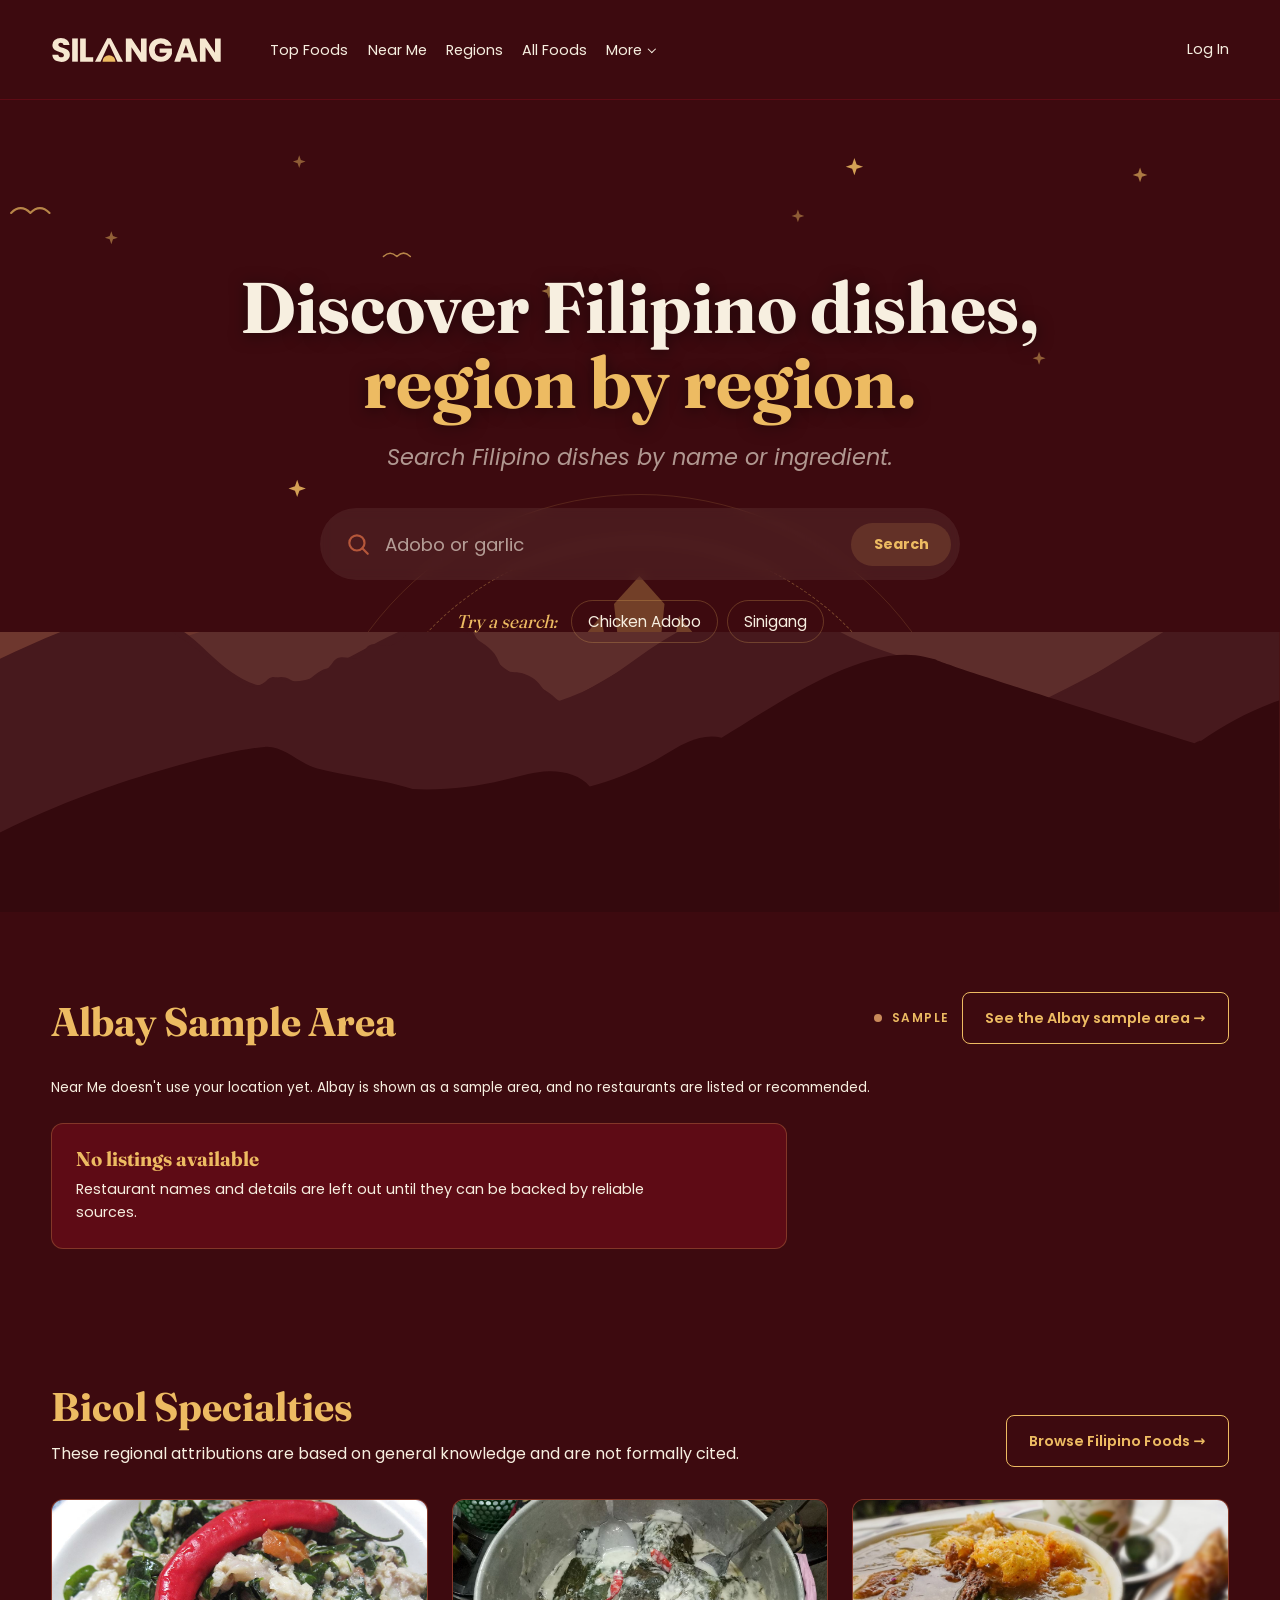
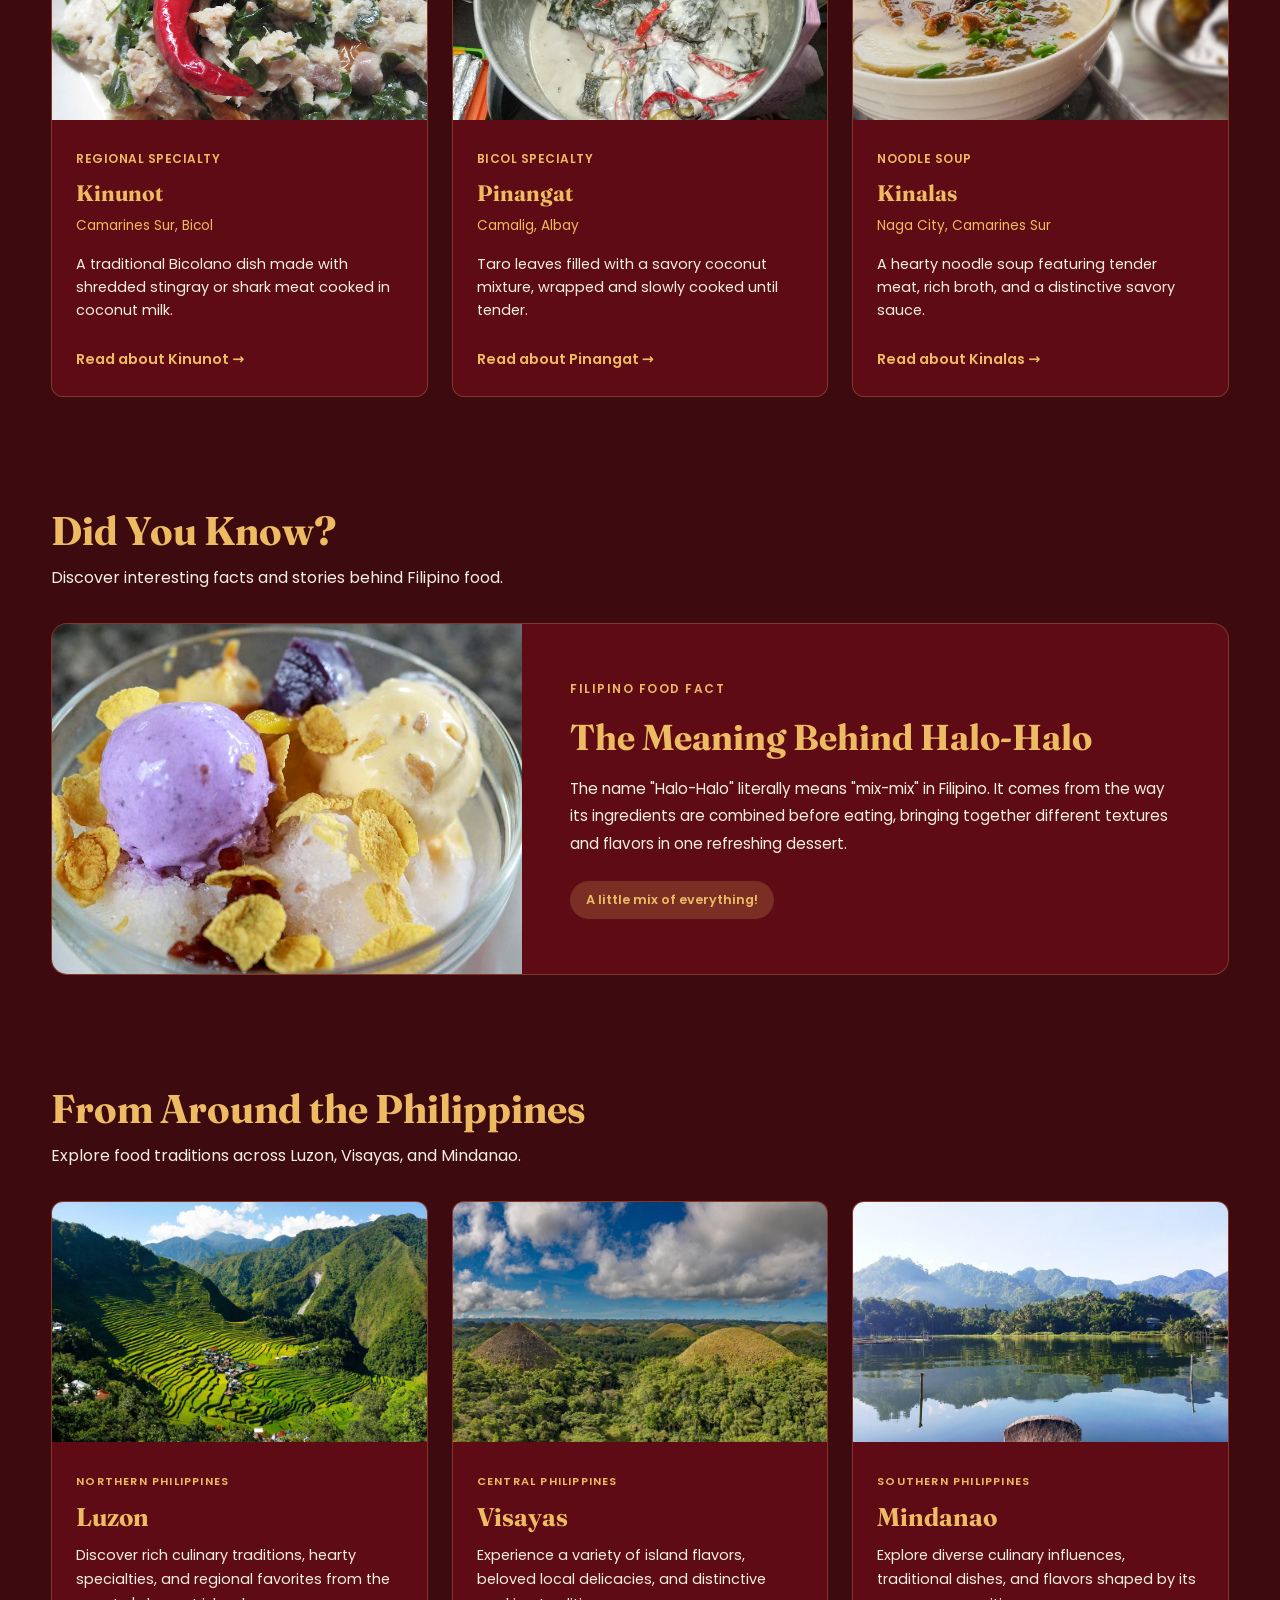
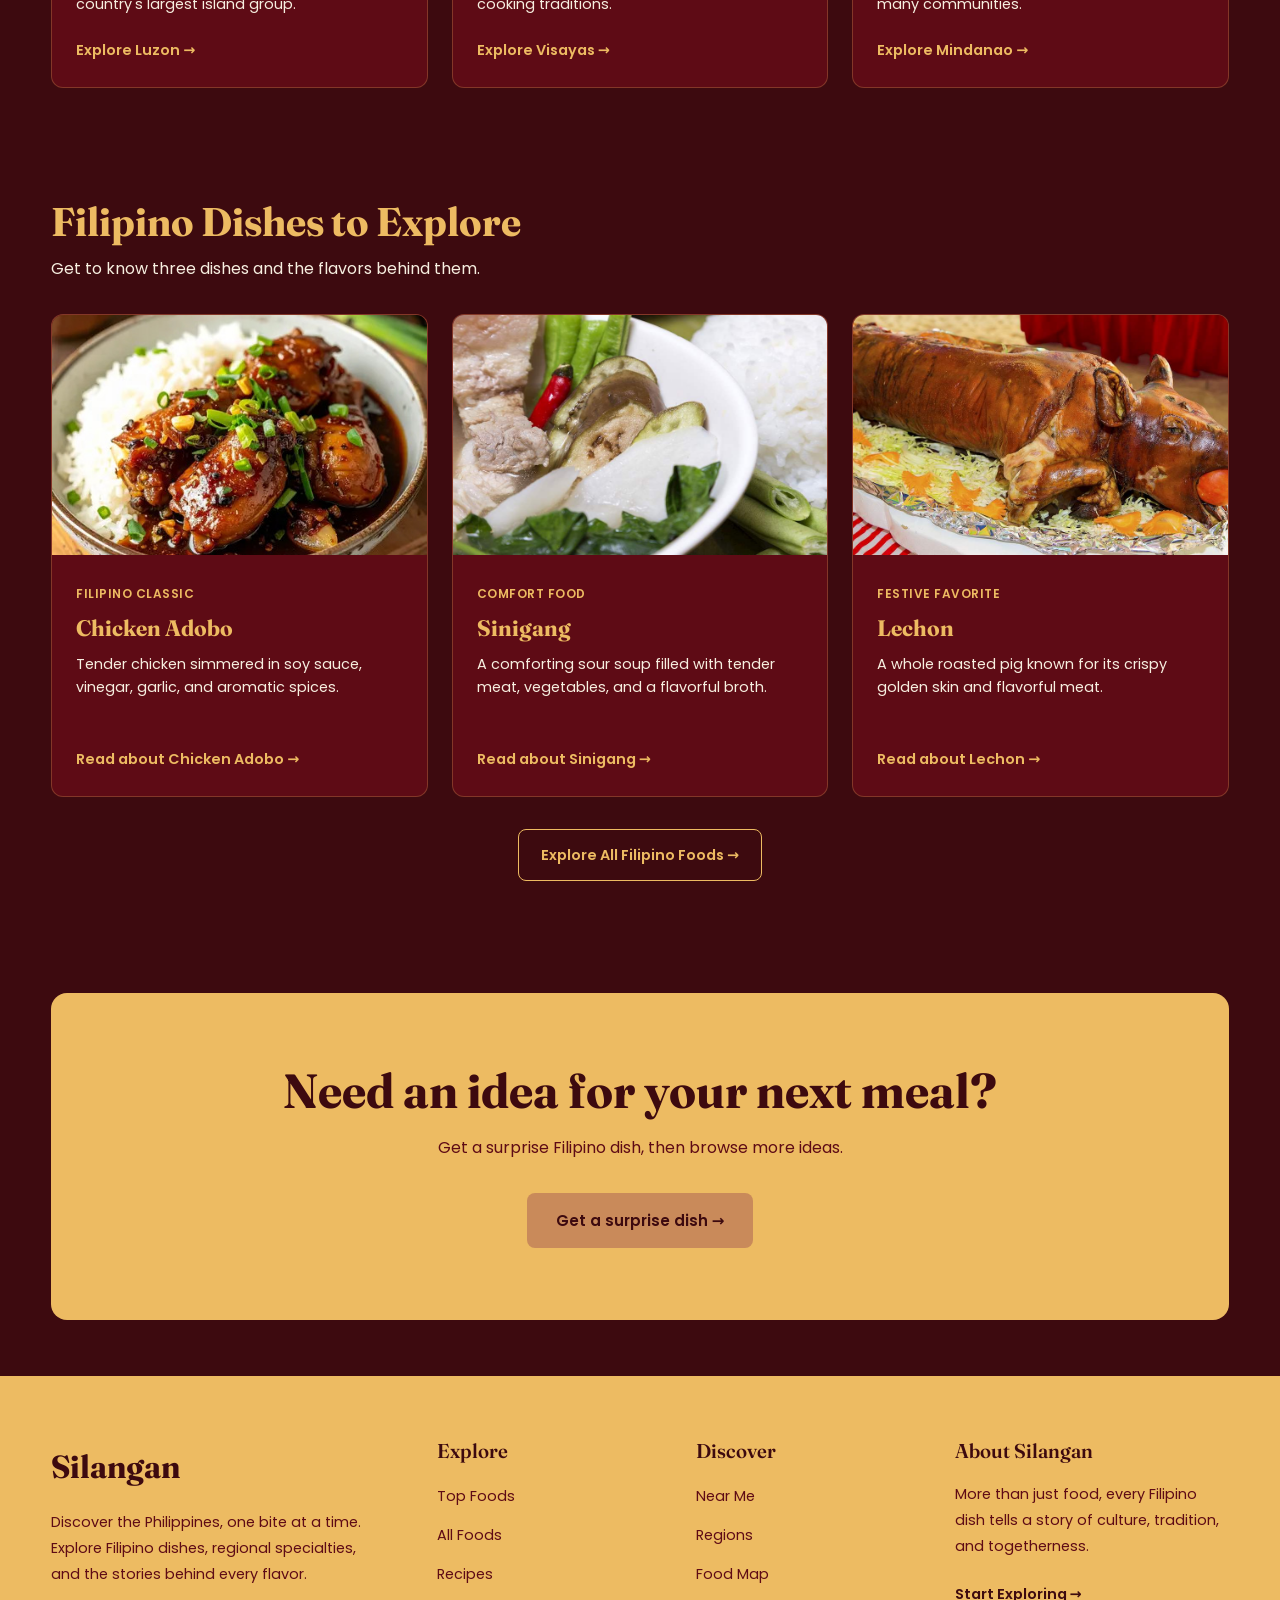
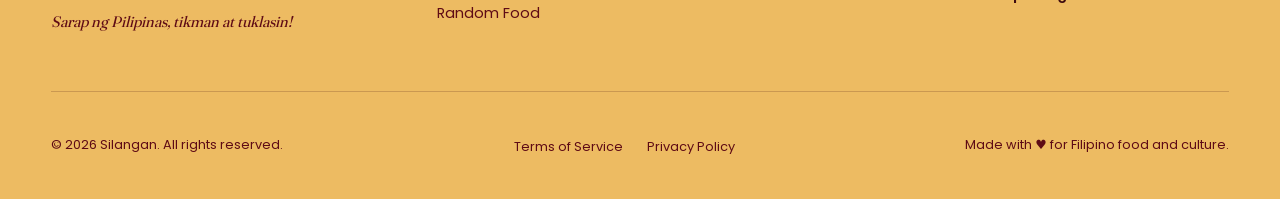
==== commit bbea7e57: "Update page meta descriptions and footer branding to Silangan" ====
--- a/index.html
+++ b/index.html
@@ -5,7 +5,7 @@
     <meta name="viewport" content="width=device-width, initial-scale=1.0">
 
     <title>SILANGAN - Filipino Food & Culture</title>
-    <meta name="description" content="Discover the Philippines, one bite at a time. Explore Filipino dishes, regional specialties, recipes, and the stories behind every flavor.">
+    <meta name="description" content="Discover the Philippines one bite at a time. Explore Filipino dishes, regional specialties, recipes, and the stories behind every flavor.">
     
     <link rel="icon" href="assets/images/logo/favicon.svg" type="image/svg+xml">
     <link rel="stylesheet" href="css/style.css">
@@ -423,7 +423,7 @@
                 <div class="footer-main">
                     <div class="footer-brand">
                         <a href="../index.html" class="footer-logo">
-                            Kain Tayo!
+                            Silangan
                         </a>
 
                         <p>
@@ -459,7 +459,7 @@
                     </div>
 
                     <div class="footer-about">
-                        <h3>About Kain Tayo!</h3>
+                        <h3>About Silangan</h3>
 
                         <p>
                             More than just food, every Filipino dish
@@ -475,7 +475,7 @@
 
                 <div class="footer-bottom">
                     <p>
-                        © 2026 Kain Tayo! All rights reserved.
+                        © 2026 Silangan. All rights reserved.
                     </p>
 
                     <ul class="footer-legal list-reset">
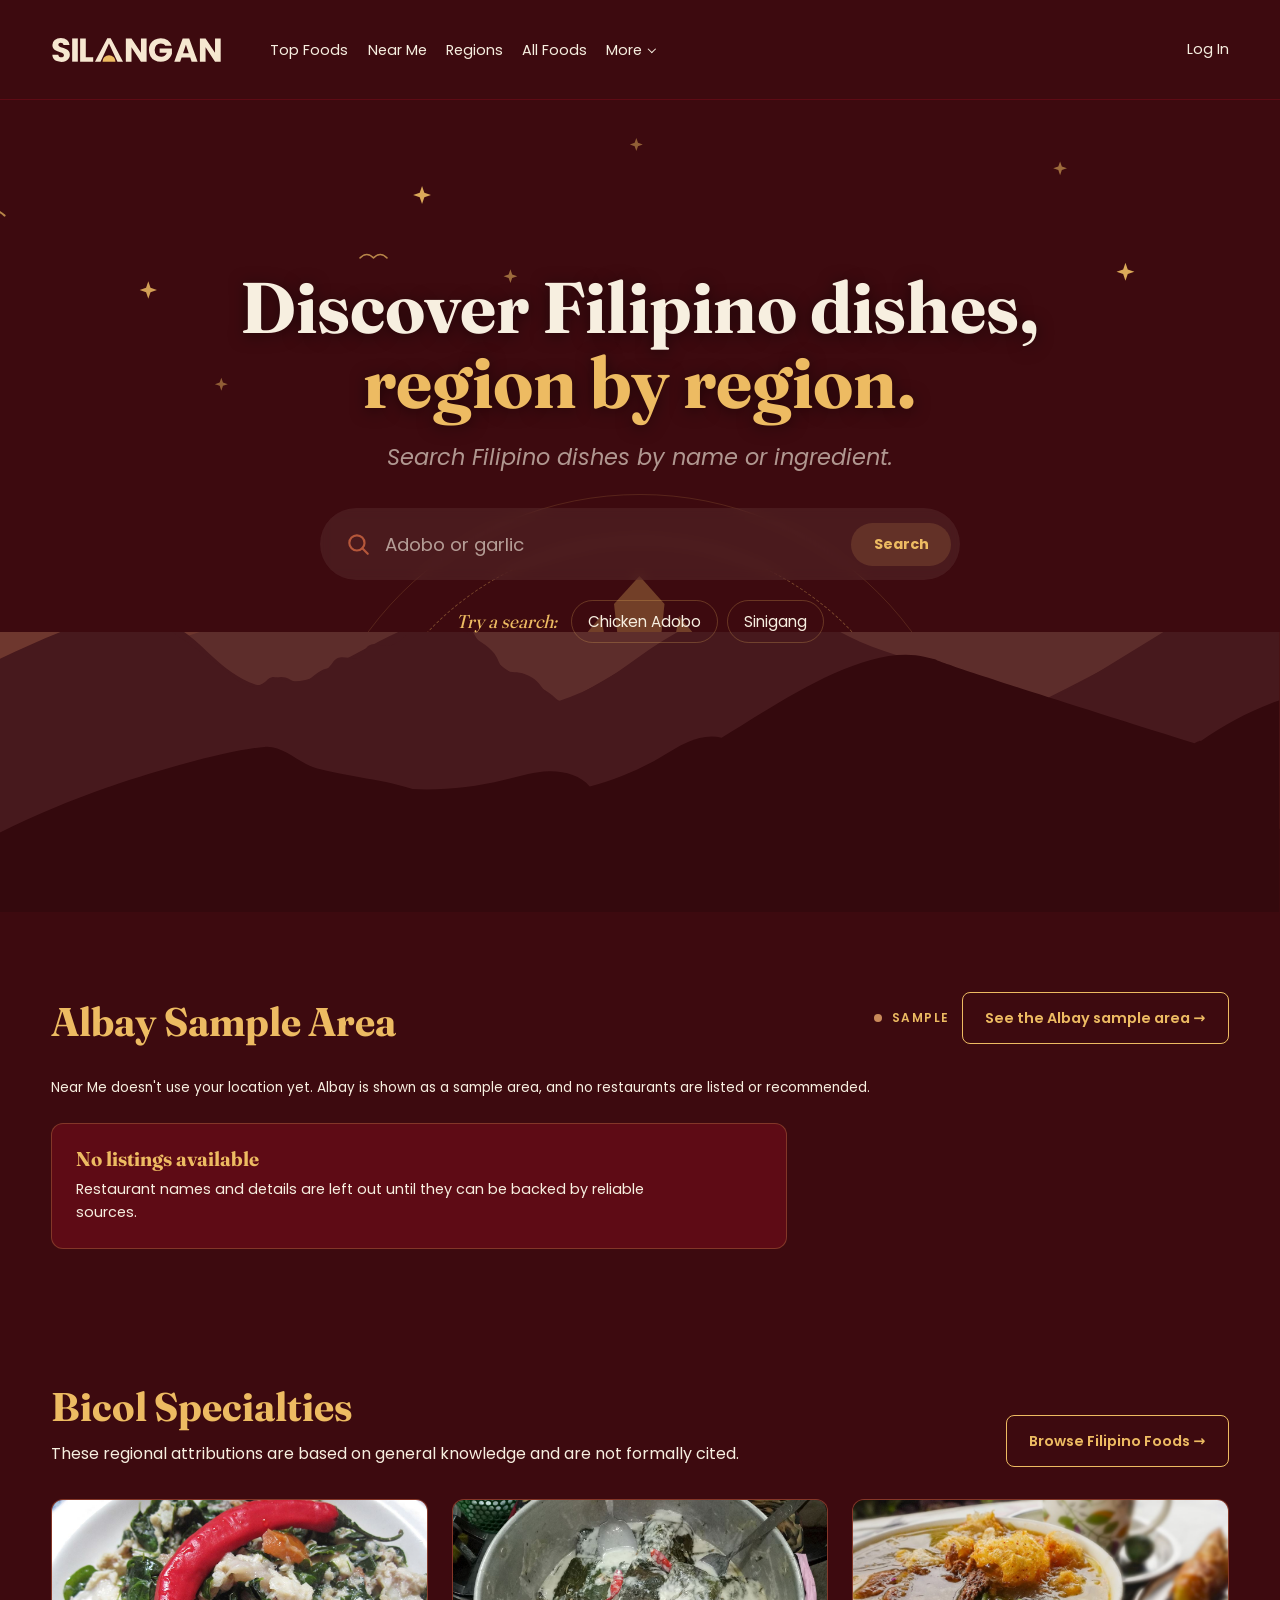
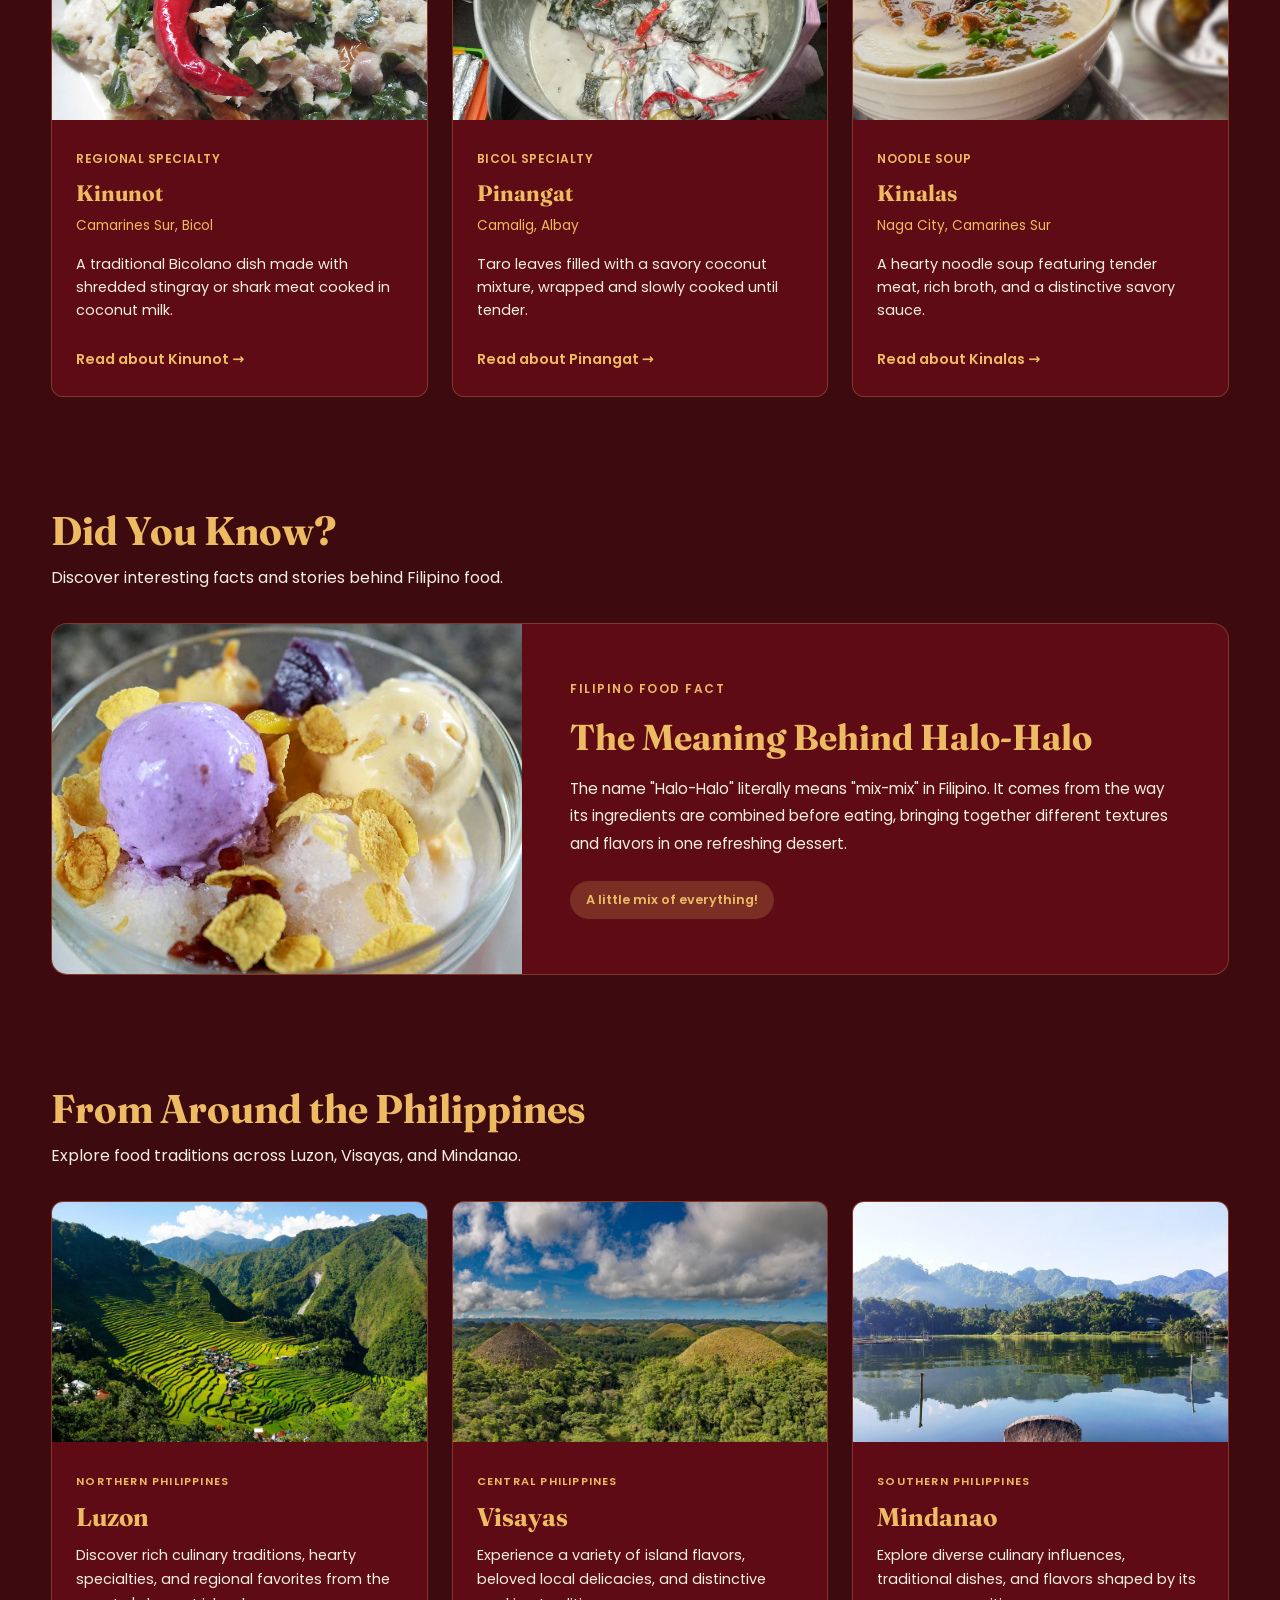
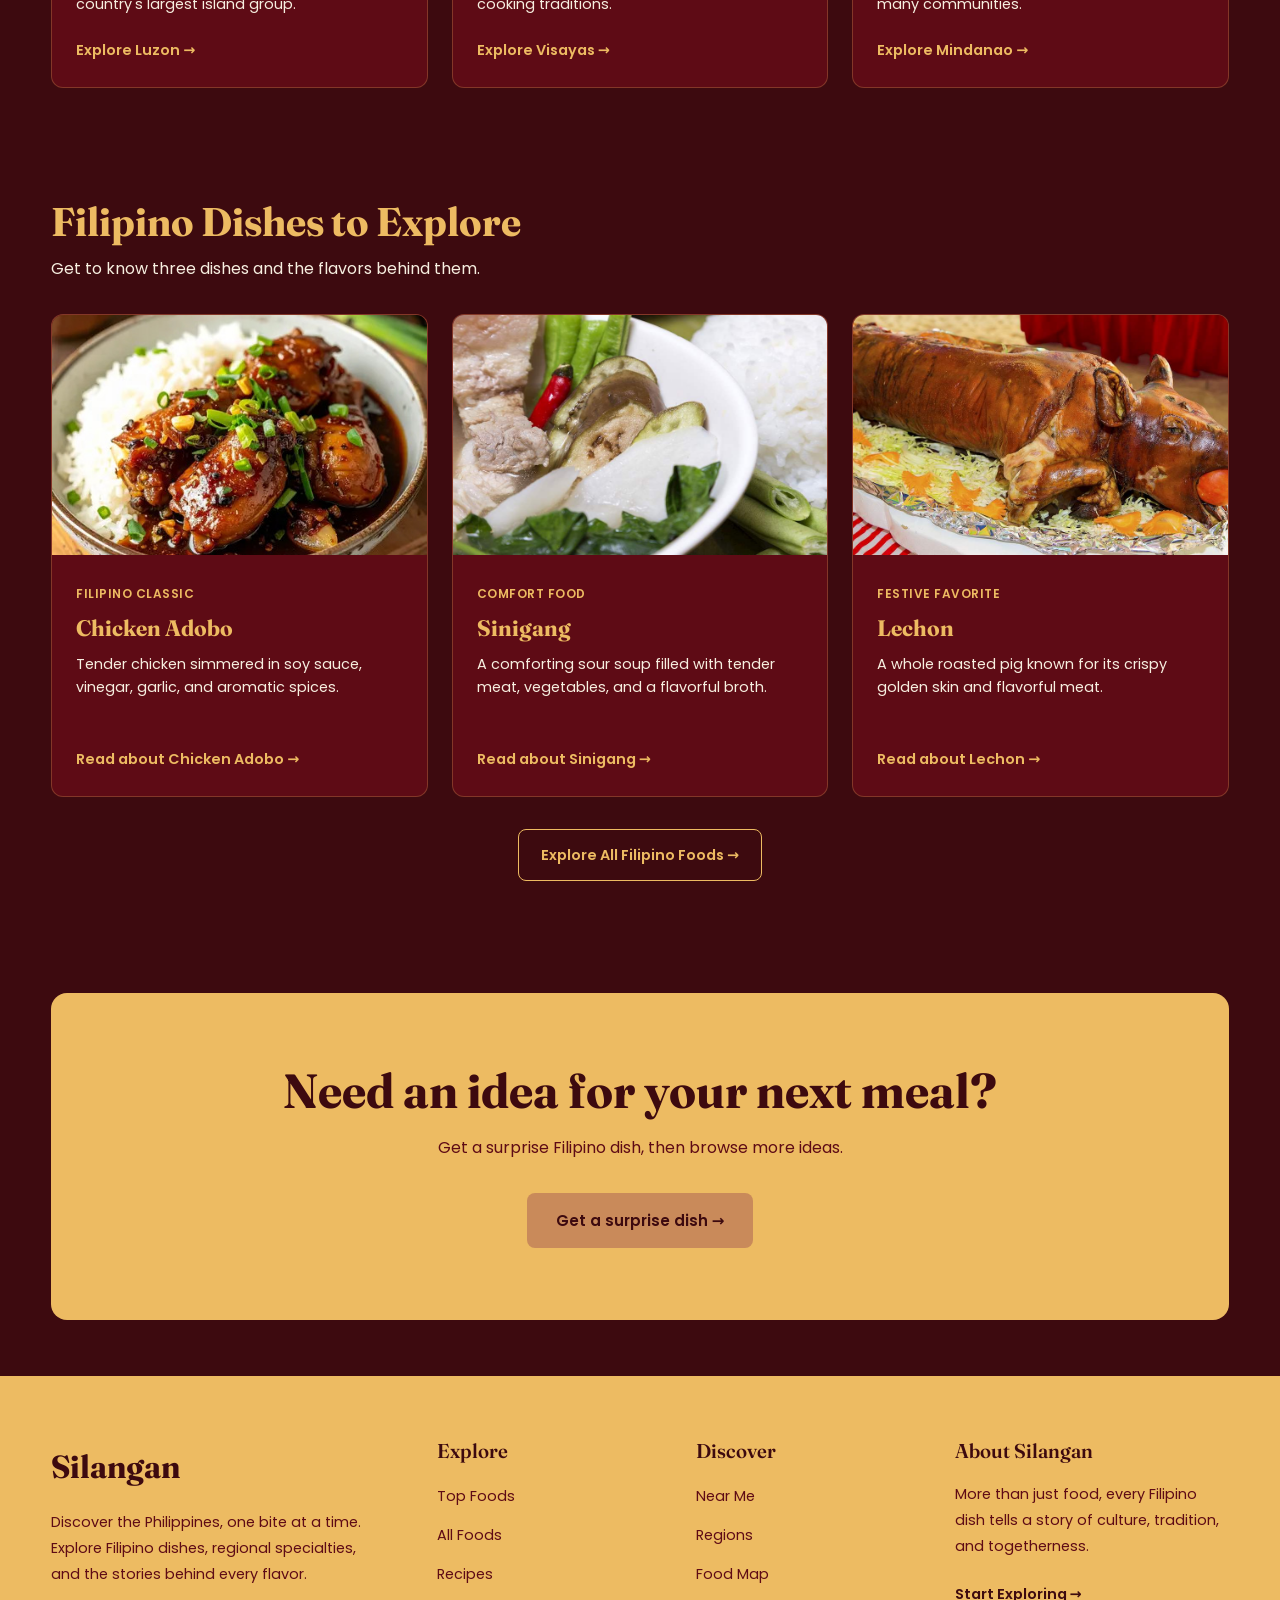
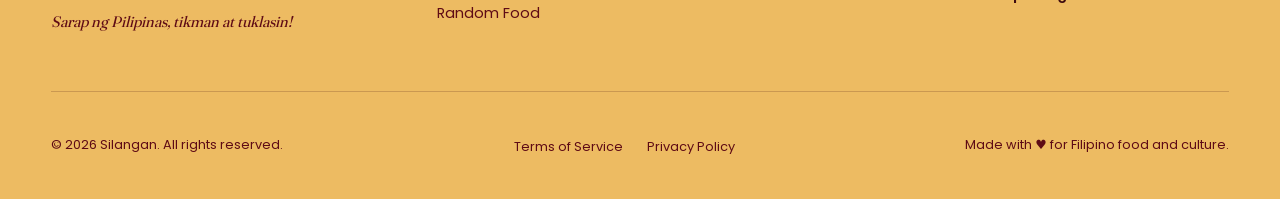
==== commit 4f617a47: "Replace remaining Kain Tayo references with Silangan across pages and footer" ====
--- a/index.html
+++ b/index.html
@@ -441,10 +441,10 @@
                         <h3>Explore</h3>
 
                         <ul class="list-reset">
-                            <li><a href="top-foods.html">Top Foods</a></li>
-                            <li><a href="foods.html">All Foods</a></li>
-                            <li><a href="recipes.html">Recipes</a></li>
-                            <li><a href="random-food.html">Random Food</a></li>
+                            <li><a href="pages/top-foods.html">Top Foods</a></li>
+                            <li><a href="pages/foods.html">All Foods</a></li>
+                            <li><a href="pages/recipes.html">Recipes</a></li>
+                            <li><a href="pages/random-food.html">Random Food</a></li>
                         </ul>
                     </div>
 
@@ -452,9 +452,9 @@
                         <h3>Discover</h3>
 
                         <ul class="list-reset">
-                            <li><a href="near-me.html">Near Me</a></li>
-                            <li><a href="regions.html">Regions</a></li>
-                            <li><a href="map.html">Food Map</a></li>
+                            <li><a href="pages/near-me.html">Near Me</a></li>
+                            <li><a href="pages/regions.html">Regions</a></li>
+                            <li><a href="pages/map.html">Food Map</a></li>
                         </ul>
                     </div>
 
@@ -479,8 +479,8 @@
                     </p>
 
                     <ul class="footer-legal list-reset">
-                        <li><a href="terms.html">Terms of Service</a></li>
-                        <li><a href="privacy.html">Privacy Policy</a></li>
+                        <li><a href="pages/terms.html">Terms of Service</a></li>
+                        <li><a href="pages/privacy.html">Privacy Policy</a></li>
                     </ul>
 
                     <span>
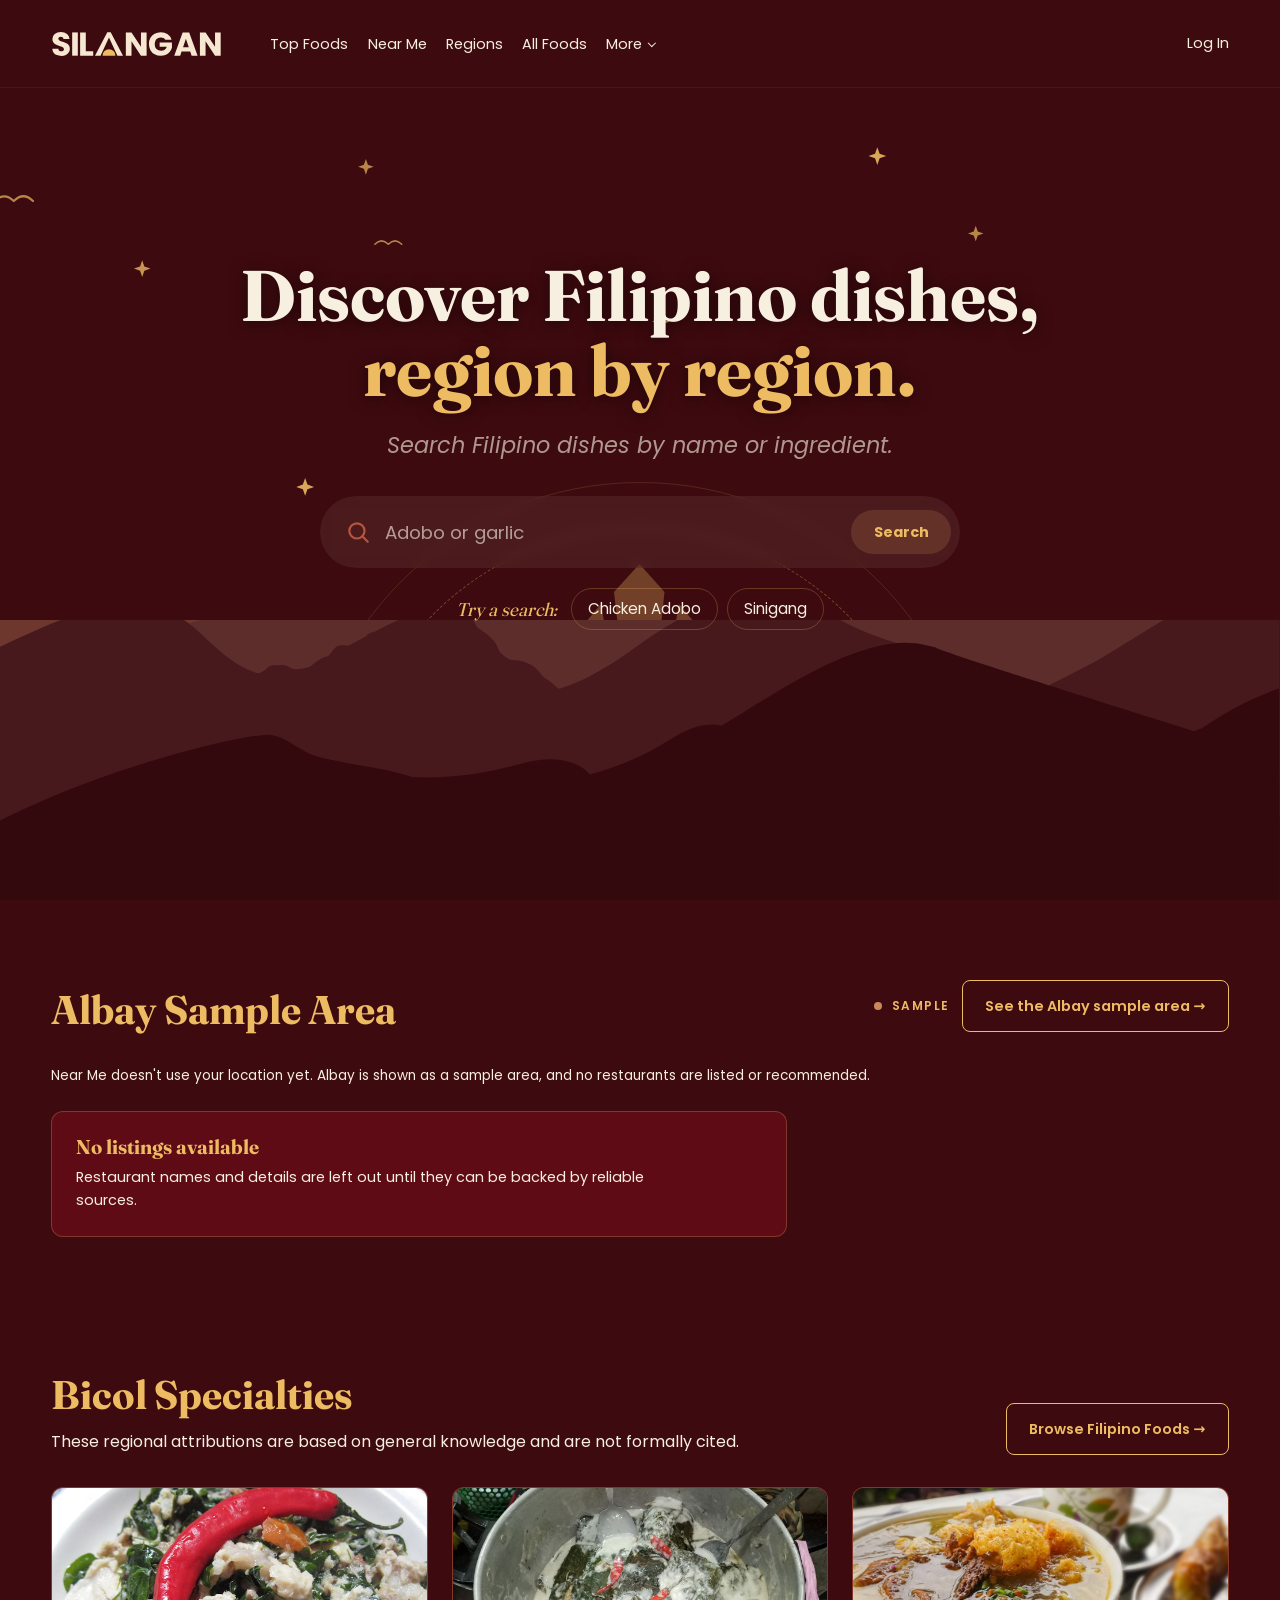
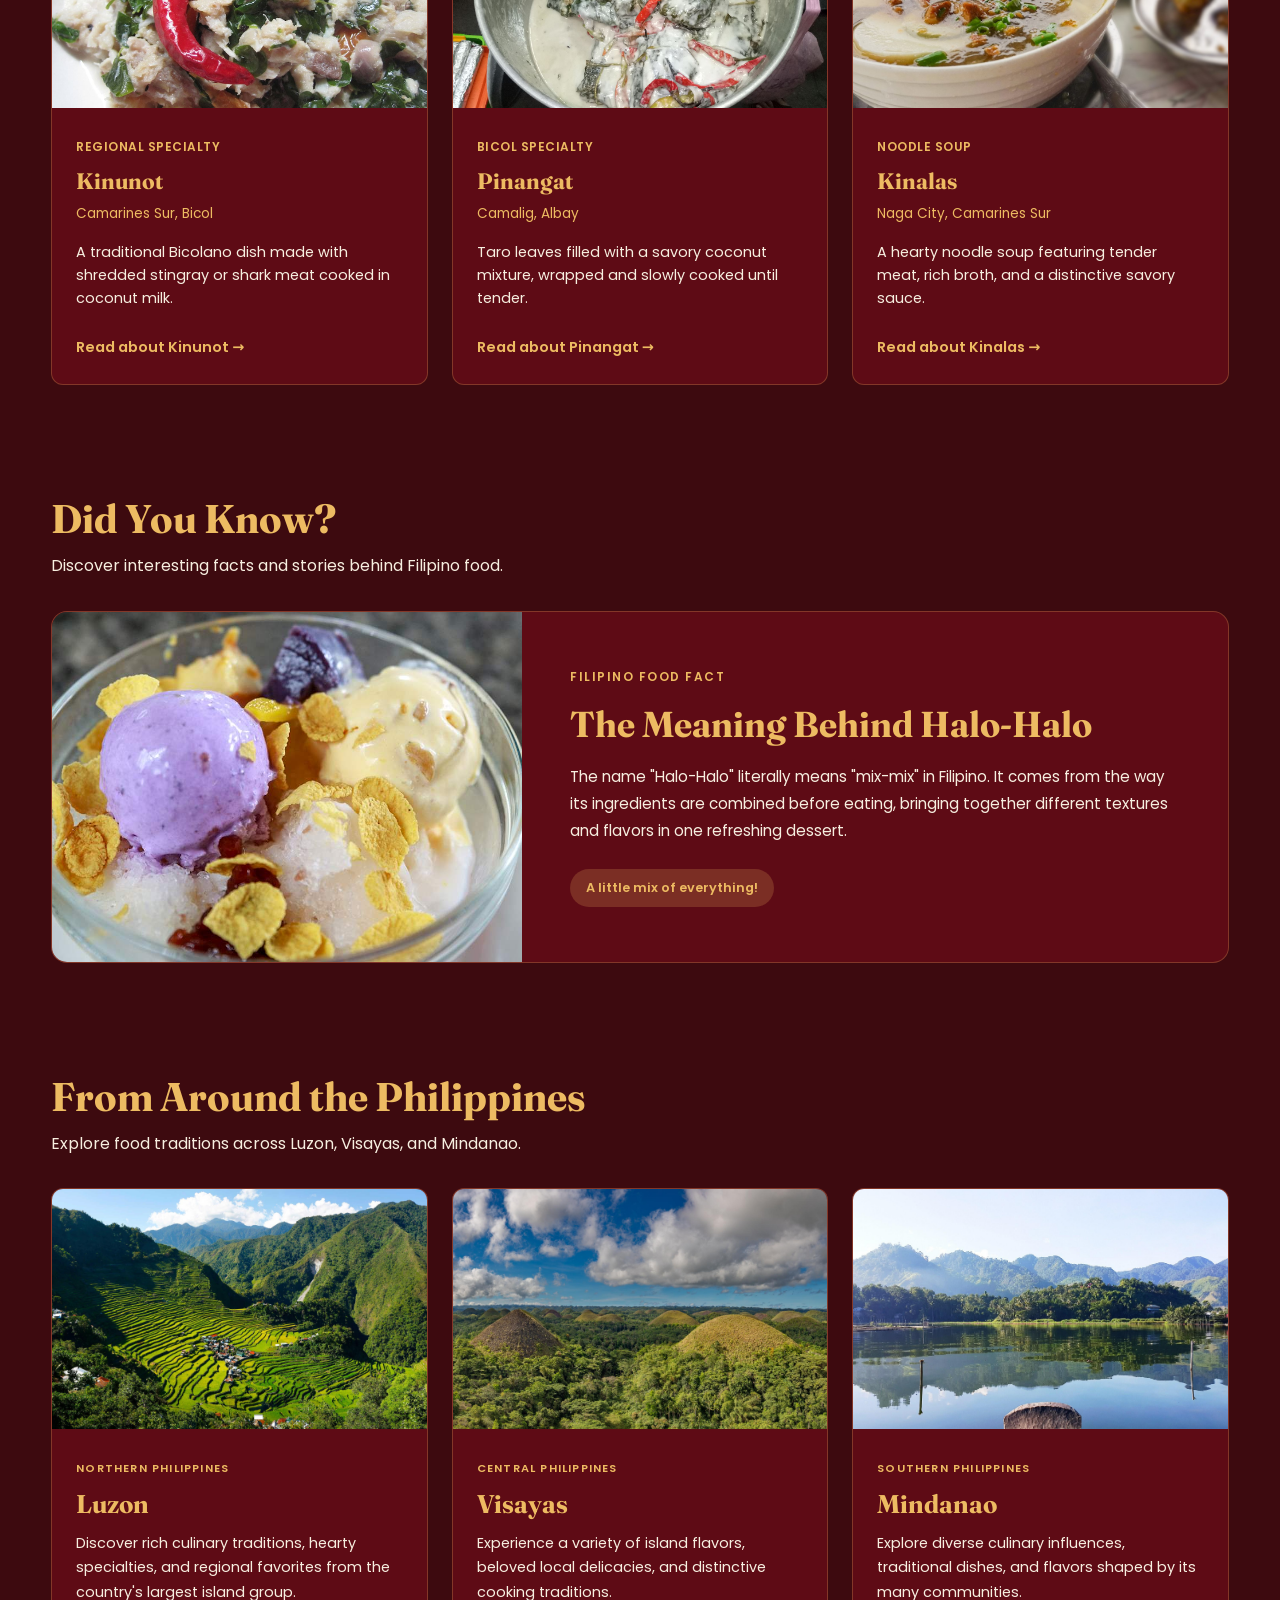
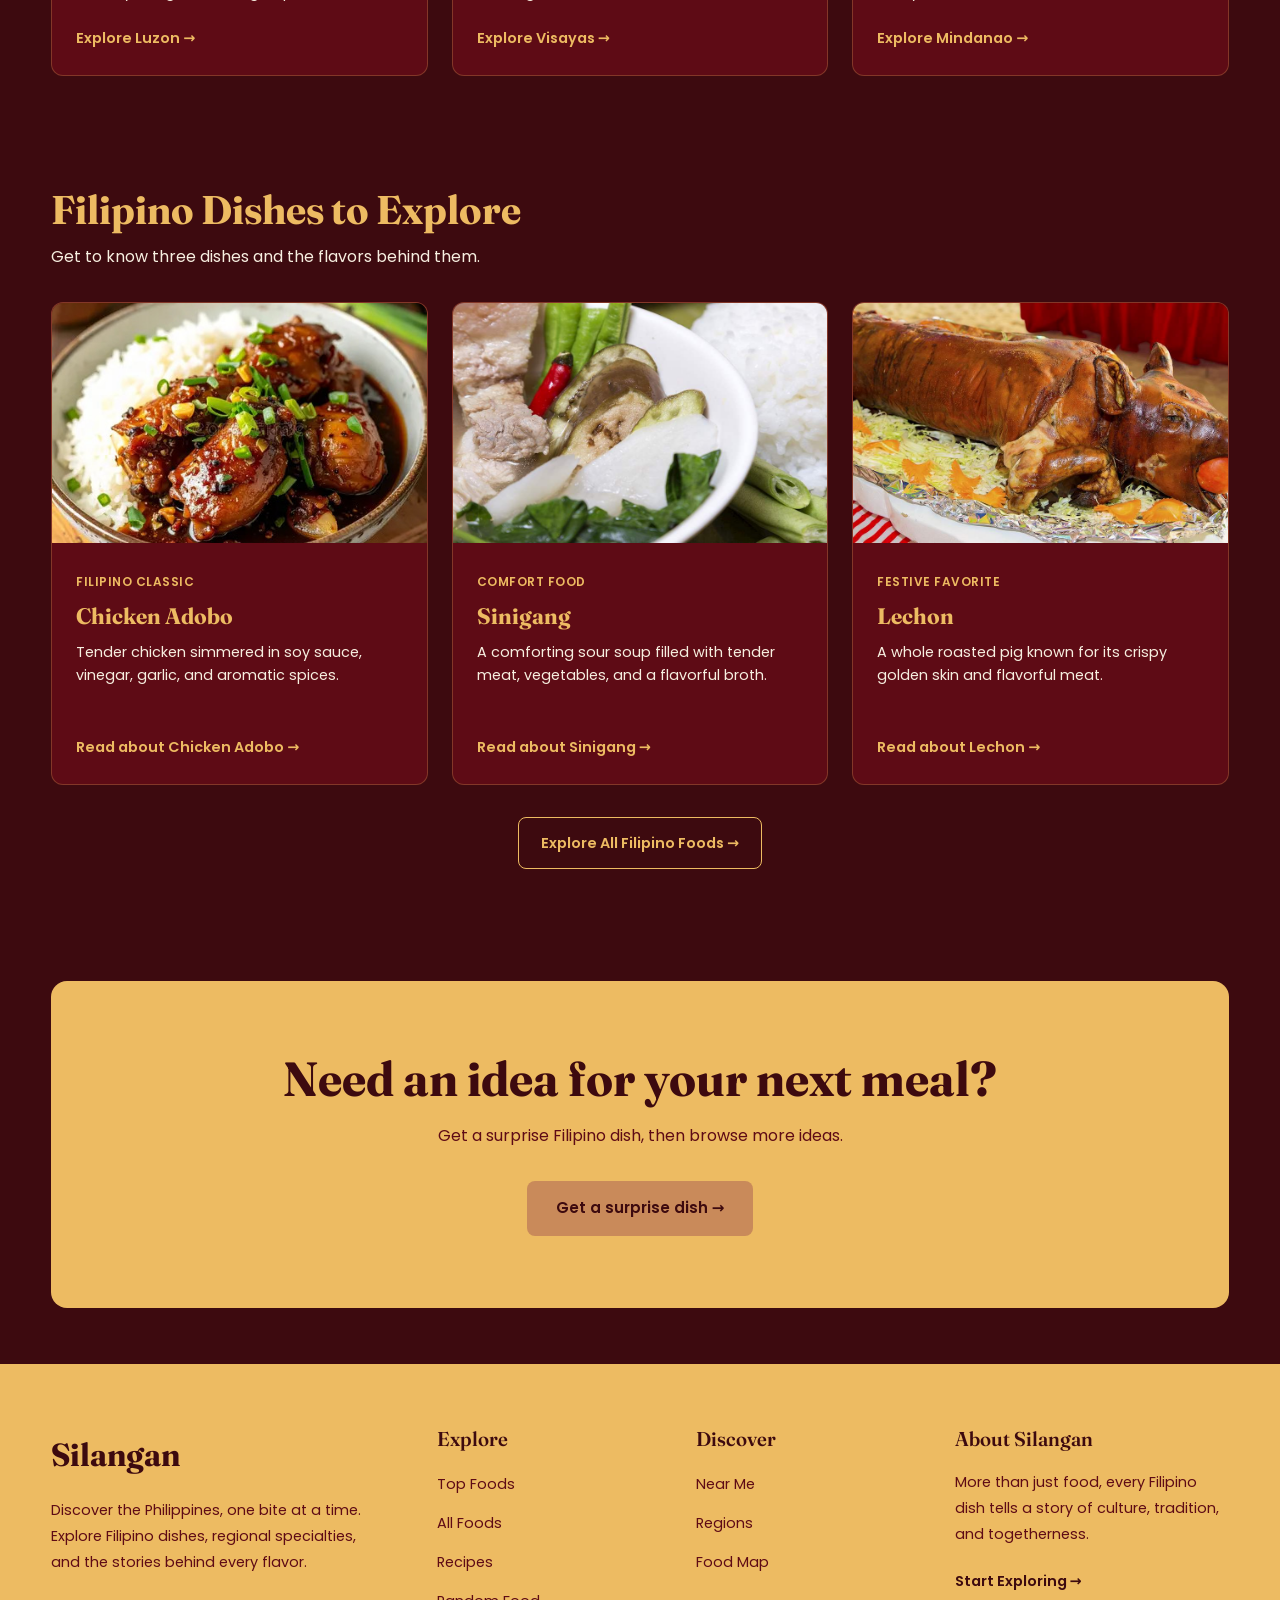
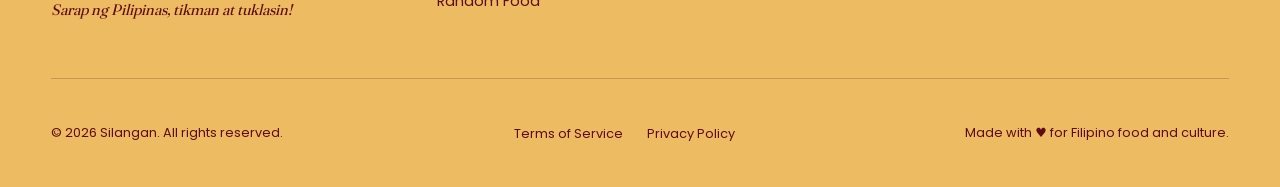
==== commit 75ee4890: "Rename navbar to site-nav and wrap it in a site header Rename navbar classes to site-nav (logo, togg" ====
--- a/index.html
+++ b/index.html
@@ -4,9 +4,9 @@
     <meta charset="UTF-8">
     <meta name="viewport" content="width=device-width, initial-scale=1.0">
 
-    <title>SILANGAN - Filipino Food & Culture</title>
+    <title>Silangan | Filipino Food &amp; Culture</title>
     <meta name="description" content="Discover the Philippines one bite at a time. Explore Filipino dishes, regional specialties, recipes, and the stories behind every flavor.">
-    
+
     <link rel="icon" href="assets/images/logo/favicon.svg" type="image/svg+xml">
     <link rel="stylesheet" href="css/style.css">
     <script src="js/nav.js" defer></script>
@@ -15,50 +15,52 @@
     <div class="container">
         <a href="#main" class="skip-link">Skip to main content</a>
 
-        <nav class="navbar full-bleed" aria-label="Main navigation">
-            <a href="index.html" class="navbar-logo" aria-label="Silangan home">
-                <img
-                    src="assets/images/logo/logo.svg"
-                    alt="Silangan">
-            </a>
-
-            <button
-                class="navbar-toggle"
-                type="button"
-                aria-label="Open menu"
-                aria-expanded="false">
-                <svg class="icon-menu" viewBox="0 0 24 24" aria-hidden="true">
-                    <path d="M4 7h16M4 12h16M4 17h16"></path>
-                </svg>
-                <svg class="icon-close" viewBox="0 0 24 24" aria-hidden="true">
-                    <path d="M6 6l12 12M18 6L6 18"></path>
-                </svg>
-            </button>
-
-            <ul class="navbar-links list-reset">
-                <li><a href="pages/top-foods.html">Top Foods</a></li>
-                <li><a href="pages/near-me.html">Near Me</a></li>
-                <li><a href="pages/regions.html">Regions</a></li>
-                <li><a href="pages/foods.html">All Foods</a></li>
-                <li>
-                    <details class="navbar-more">
-                        <summary>More</summary>
-                        <ul class="navbar-more-menu list-reset">
-                            <li><a href="pages/recipes.html">Recipes</a></li>
-                            <li><a href="pages/map.html">Map</a></li>
-                            <li><a href="pages/random-food.html">Random Food</a></li>
-                        </ul>
-                    </details>
-                </li>
-            </ul>
-
-            <div class="navbar-actions">
-                <a href="pages/login.html" class="navbar-login">
-                    Log In
+        <header class="site-header">
+            <nav class="site-nav full-bleed" aria-label="Main navigation">
+                <a href="index.html" class="site-nav-logo" aria-label="Silangan home">
+                    <img
+                        src="assets/images/logo/logo.svg"
+                        alt="Silangan">
                 </a>
 
-            </div>
-        </nav>
+                <button
+                    class="site-nav-toggle"
+                    type="button"
+                    aria-label="Open menu"
+                    aria-expanded="false">
+                    <svg class="icon-menu" viewBox="0 0 24 24" aria-hidden="true">
+                        <path d="M4 7h16M4 12h16M4 17h16"></path>
+                    </svg>
+                    <svg class="icon-close" viewBox="0 0 24 24" aria-hidden="true">
+                        <path d="M6 6l12 12M18 6L6 18"></path>
+                    </svg>
+                </button>
+
+                <ul class="site-nav-links list-reset">
+                    <li><a href="pages/top-foods.html">Top Foods</a></li>
+                    <li><a href="pages/near-me.html">Near Me</a></li>
+                    <li><a href="pages/regions.html">Regions</a></li>
+                    <li><a href="pages/foods.html">All Foods</a></li>
+                    <li>
+                        <details class="site-nav-dropdown">
+                            <summary>More</summary>
+                            <ul class="site-nav-dropdown-menu list-reset">
+                                <li><a href="pages/recipes.html">Recipes</a></li>
+                                <li><a href="pages/map.html">Map</a></li>
+                                <li><a href="pages/random-food.html">Random Food</a></li>
+                            </ul>
+                        </details>
+                    </li>
+                </ul>
+
+                <div class="site-nav-actions">
+                    <a href="pages/login.html" class="site-nav-cta">
+                        Log In
+                    </a>
+
+                </div>
+            </nav>
+        </header>
 
         <main id="main">
             <section class="intro full-bleed">
@@ -70,29 +72,29 @@
 
                 <div class="intro-content">
                     <h1>
-                    Discover Filipino dishes, <em>region by region.</em>
+                        Discover Filipino dishes, <em>region by region.</em>
                     </h1>
 
                     <p class="intro-tagline">
-                    Search Filipino dishes by name or ingredient.
+                        Search Filipino dishes by name or ingredient.
                     </p>
 
                     <form class="intro-search" action="#" method="get">
-                    <img src="assets/images/icons/search.svg" alt="" aria-hidden="true">
-                    <input
-                        type="search"
-                        name="q"
-                        maxlength="100"
-                        placeholder="Adobo or garlic"
-                        aria-label="Search Filipino dishes or ingredients"
-                        disabled>
-                    <button type="submit" disabled>Search</button>
+                        <img src="assets/images/icons/search.svg" alt="" aria-hidden="true">
+                        <input
+                            type="search"
+                            name="q"
+                            maxlength="100"
+                            placeholder="Adobo or garlic"
+                            aria-label="Search Filipino dishes or ingredients"
+                            disabled>
+                        <button type="submit" disabled>Search</button>
                     </form>
 
                     <div class="search-suggestions">
-                    <span class="search-suggestions-label">Try a search:</span>
-                    <a href="#">Chicken Adobo</a>
-                    <a href="#">Sinigang</a>
+                        <span class="search-suggestions-label">Try a search:</span>
+                        <a href="#">Chicken Adobo</a>
+                        <a href="#">Sinigang</a>
                     </div>
                 </div>
 
@@ -422,7 +424,7 @@
             <div class="footer-container">
                 <div class="footer-main">
                     <div class="footer-brand">
-                        <a href="../index.html" class="footer-logo">
+                        <a href="index.html" class="footer-logo">
                             Silangan
                         </a>
 
@@ -467,7 +469,7 @@
                             and togetherness.
                         </p>
 
-                        <a href="foods.html" class="footer-explore-link">
+                        <a href="pages/foods.html" class="footer-explore-link">
                             Start Exploring →
                         </a>
                     </div>
--- a/css/style.css
+++ b/css/style.css
@@ -93,7 +93,7 @@
     --radius-pill: 999px;
 
     --container-width: 1400px;
-    --navbar-height: 88px;
+    --site-nav-height: 88px;
     --gutter: clamp(16px, 4vw, 32px);
 }
 
@@ -115,7 +115,7 @@
 
 html {
     scroll-behavior: smooth;
-    scroll-padding-top: var(--navbar-height);
+    scroll-padding-top: var(--site-nav-height);
 
     -webkit-text-size-adjust: 100%;
 }
@@ -263,70 +263,79 @@
 /*
 
 
-    NAVIGATION BAR
+    SITE HEADER AND NAVIGATION BAR
 
 
 */
 
 
-.navbar {
+/*
+
+    The header is the sticky part. A sticky element only stays stuck
+    inside its parent, so position: sticky lives here (the parent is the
+    whole page) and not on .site-nav (whose parent would be this header).
+
+*/
+
+.site-header {
     position: sticky;
     top: 0;
     z-index: 10;
-
+}
+
+.site-nav {
     display: flex;
     align-items: center;
 
-    min-height: var(--navbar-height);
+    min-height: var(--site-nav-height);
     padding-block: 1.25rem;
     border-bottom: 1px solid var(--color-background-secondary);
 
     background-color: var(--color-background);
 }
 
-.navbar-logo {
+.site-nav-logo {
     display: inline-flex;
     align-items: center;
     flex-shrink: 0;
 }
 
-.navbar-logo img {
+.site-nav-logo img {
     width: auto;
     height: 26px;
 }
 
-.navbar-links {
+.site-nav-links {
     display: flex;
     align-items: center;
     gap: clamp(1.1rem, 1.5vw, 1.5rem);
 
-    margin-left: 3rem;
-    margin-right: auto;
-}
-
-.navbar-links a {
+    margin: 0 auto 0 3rem;
+}
+
+.site-nav-links a {
     font-size: 0.9rem;
     white-space: nowrap;
 }
 
-.navbar-links a:hover {
+.site-nav-links a:hover {
     color: var(--color-primary);
 
     text-decoration: underline;
     text-underline-offset: 0.2em;
 }
 
-.navbar-links a[aria-current="page"] {
+.site-nav-links a[aria-current="page"] {
     color: var(--color-primary);
 
     font-weight: 600;
 }
 
-.navbar-more {
+.site-nav-dropdown {
     position: relative;
 }
 
-.navbar-more > summary {
+.site-nav-dropdown > summary {
     display: inline-flex;
     align-items: center;
     gap: 0.4rem;
@@ -337,24 +346,24 @@
     cursor: pointer;
 }
 
-.navbar-more > summary:hover {
+.site-nav-dropdown > summary:hover {
     color: var(--color-primary);
 
     text-decoration: underline;
     text-underline-offset: 0.2em;
 }
 
-.navbar-more.is-current > summary {
+.site-nav-dropdown:has([aria-current="page"]) > summary {
     color: var(--color-primary);
 
     font-weight: 600;
 }
 
-.navbar-more > summary::-webkit-details-marker {
+.site-nav-dropdown > summary::-webkit-details-marker {
     display: none;
 }
 
-.navbar-more > summary::after {
+.site-nav-dropdown > summary::after {
     content: "";
 
     width: 0.35rem;
@@ -367,19 +376,20 @@
     transform: rotate(45deg);
 }
 
-.navbar-more[open] > summary::after {
+.site-nav-dropdown[open] > summary::after {
     margin-top: 0.2rem;
 
     transform: rotate(225deg);
 }
 
-.navbar-more-menu {
+.site-nav-dropdown-menu {
     position: absolute;
     top: calc(100% + 0.75rem);
     left: 0;
     z-index: 11;
 
     min-width: 11rem;
+    margin: 0;
     padding: 0.35rem;
     border: 1px solid var(--color-background-secondary);
     border-radius: var(--radius-sm);
@@ -388,17 +398,17 @@
     box-shadow: var(--shadow-card);
 }
 
-.navbar-more-menu a {
+.site-nav-dropdown-menu a {
     display: block;
 
     padding: 0.6rem 0.75rem;
 }
 
-.navbar-more-menu a:hover {
+.site-nav-dropdown-menu a:hover {
     background-color: var(--color-background-secondary);
 }
 
-.navbar-actions {
+.site-nav-actions {
     display: flex;
     align-items: center;
     gap: 1.25rem;
@@ -407,14 +417,14 @@
     margin-left: auto;
 }
 
-.navbar-login {
+.site-nav-cta {
     font-size: 0.9rem;
     white-space: nowrap;
 
     transition: color 0.2s ease;
 }
 
-.navbar-login:hover {
+.site-nav-cta:hover {
     color: var(--color-primary);
 
     text-decoration: underline;
@@ -427,7 +437,7 @@
 
 */
 
-.navbar-toggle {
+.site-nav-toggle {
     display: none;
 }
 
@@ -453,7 +463,7 @@
     align-items: center;
     overflow: hidden;
 
-    min-height: calc(100svh - var(--navbar-height));
+    min-height: calc(100svh - var(--site-nav-height));
     padding-block: 3rem calc(3rem + var(--mountain-height) * 0.25);
 
     text-align: center;
@@ -1467,9 +1477,9 @@
 
 @media (max-width: 1180px) {
 
-    /* Navbar: tighten spacing so the links, More menu and Log In still fit on one row */
-
-    .navbar-links {
+    /* Site nav: tighten spacing so the links, More menu and Log In still fit on one row */
+
+    .site-nav-links {
         gap: 1rem;
 
         margin-left: 2rem;
@@ -1479,12 +1489,19 @@
 
 /* ---------- Tablets landscape and smaller (up to 1080px) ---------- */
 
-/* Navbar switches to a hamburger menu. The links and buttons are hidden
+/* The site nav switches to a hamburger menu. The links and buttons are hidden
    until the menu button is pressed (nav.js adds/removes .is-open). */
 
 @media (max-width: 1080px) {
 
-    .navbar {
+    /* The closed site nav is shorter here (hamburger row), so anchors and
+       the hero use its real height */
+
+    :root {
+        --site-nav-height: 69px;
+    }
+
+    .site-nav {
         flex-wrap: wrap;
 
         min-height: 0;
@@ -1493,20 +1510,20 @@
 
     /* If the open menu is taller than the screen, let it scroll */
 
-    .navbar.is-open {
+    .site-nav.is-open {
         overflow-y: auto;
 
         max-height: 100vh;
         max-height: 100dvh;
     }
 
-    .navbar-logo {
+    .site-nav-logo {
         order: 1;
     }
 
     /* The hamburger button */
 
-    .navbar-toggle {
+    .site-nav-toggle {
         display: inline-flex;
         justify-content: center;
         align-items: center;
@@ -1526,16 +1543,16 @@
         transition: background-color 0.2s ease;
     }
 
-    .navbar-toggle:hover {
+    .site-nav-toggle:hover {
         background-color: var(--color-background-secondary);
     }
 
-    .navbar-toggle:focus-visible {
+    .site-nav-toggle:focus-visible {
         outline: 2px solid var(--color-accent);
         outline-offset: 2px;
     }
 
-    .navbar-toggle svg {
+    .site-nav-toggle svg {
         width: 24px;
         height: 24px;
 
@@ -1547,21 +1564,21 @@
 
     /* Show the three-line icon by default, the X icon when open */
 
-    .navbar-toggle .icon-close {
+    .site-nav-toggle .icon-close {
         display: none;
     }
 
-    .navbar.is-open .navbar-toggle .icon-menu {
+    .site-nav.is-open .site-nav-toggle .icon-menu {
         display: none;
     }
 
-    .navbar.is-open .navbar-toggle .icon-close {
+    .site-nav.is-open .site-nav-toggle .icon-close {
         display: block;
     }
 
     /* Menu links: hidden until opened, then a vertical list */
 
-    .navbar-links {
+    .site-nav-links {
         display: none;
         flex-direction: column;
         align-items: stretch;
@@ -1574,11 +1591,11 @@
         border-top: 1px solid var(--color-background-secondary);
     }
 
-    .navbar-links > li {
+    .site-nav-links > li {
         border-bottom: 1px solid var(--color-border);
     }
 
-    .navbar-links a {
+    .site-nav-links a {
         display: block;
 
         padding: 0.8rem 0;
@@ -1588,7 +1605,7 @@
 
     /* Log In: hidden until the menu is opened */
 
-    .navbar-actions {
+    .site-nav-actions {
         display: none;
         flex-direction: column;
         align-items: stretch;
@@ -1600,14 +1617,14 @@
         padding: 1rem 0 0.5rem;
     }
 
-    .navbar-login {
+    .site-nav-cta {
         padding: 0.6rem 0;
 
         font-size: 0.95rem;
         text-align: center;
     }
 
-    .navbar-more > summary {
+    .site-nav-dropdown > summary {
         display: flex;
         justify-content: space-between;
 
@@ -1616,7 +1633,7 @@
         font-size: 1rem;
     }
 
-    .navbar-more-menu {
+    .site-nav-dropdown-menu {
         position: static;
 
         min-width: 0;
@@ -1629,12 +1646,12 @@
         box-shadow: none;
     }
 
-    .navbar-more-menu a {
+    .site-nav-dropdown-menu a {
         padding: 0.65rem 0;
     }
 
-    .navbar.is-open .navbar-links,
-    .navbar.is-open .navbar-actions {
+    .site-nav.is-open .site-nav-links,
+    .site-nav.is-open .site-nav-actions {
         display: flex;
     }
 }
@@ -1680,7 +1697,7 @@
         scrollbar-color: var(--color-accent) transparent;
         -webkit-overflow-scrolling: touch;
 
-        /* a little room so card hover shadows are not clipped */
+        /* A little room so card hover shadows are not clipped */
 
         padding: 0.5rem 0 1.25rem;
     }
@@ -1857,7 +1874,7 @@
         --gutter-x: 1.25rem;
     }
 
-    .navbar {
+    .site-nav {
         --gutter-x: 1.25rem;
     }
 
@@ -1981,9 +1998,9 @@
 
 @media (max-width: 900px), (any-pointer: coarse) {
 
-    .navbar-logo,
-    .navbar-links a,
-    .navbar-actions a,
+    .site-nav-logo,
+    .site-nav-links a,
+    .site-nav-actions a,
     .search-suggestions a,
     .intro-search button,
     .near-me-link,
@@ -2016,7 +2033,7 @@
 
 @media (min-width: 1081px) and (any-pointer: coarse) {
 
-    .navbar-links a {
+    .site-nav-links a {
         display: inline-flex;
         align-items: center;
     }
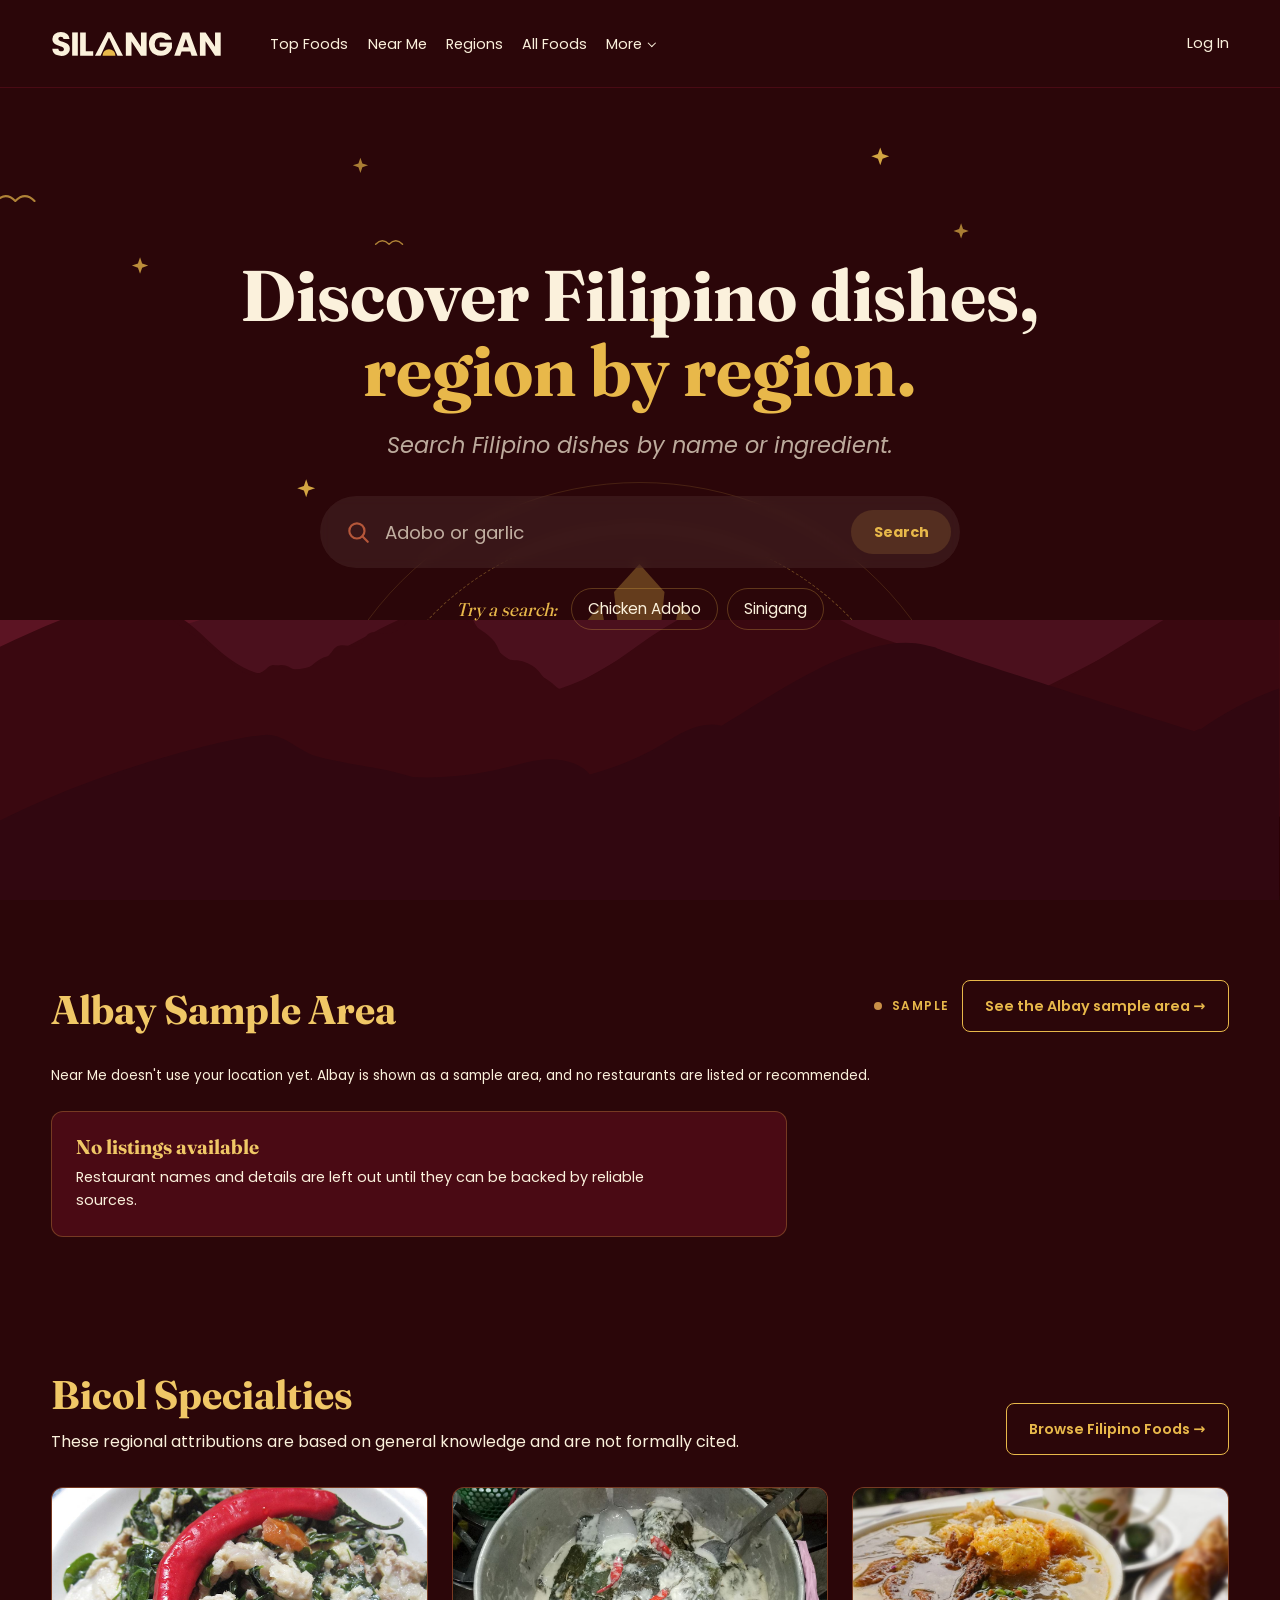
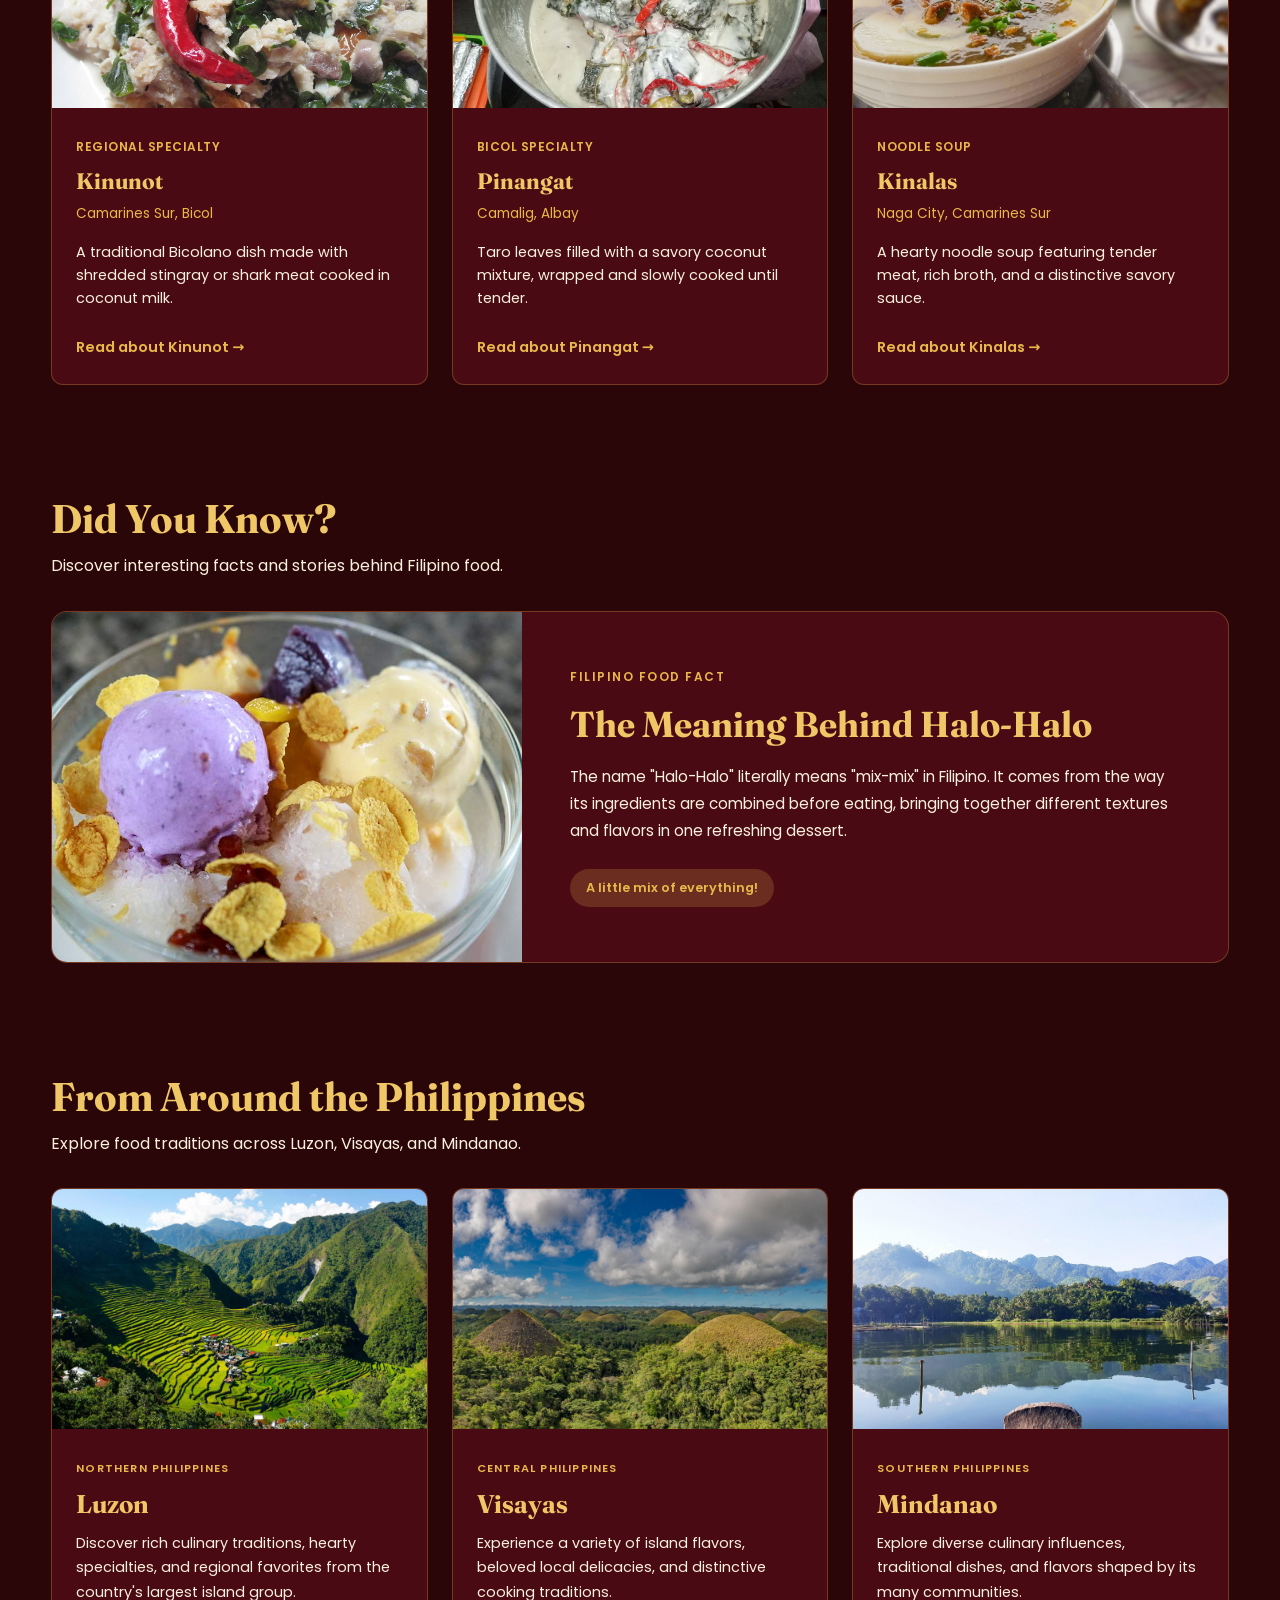
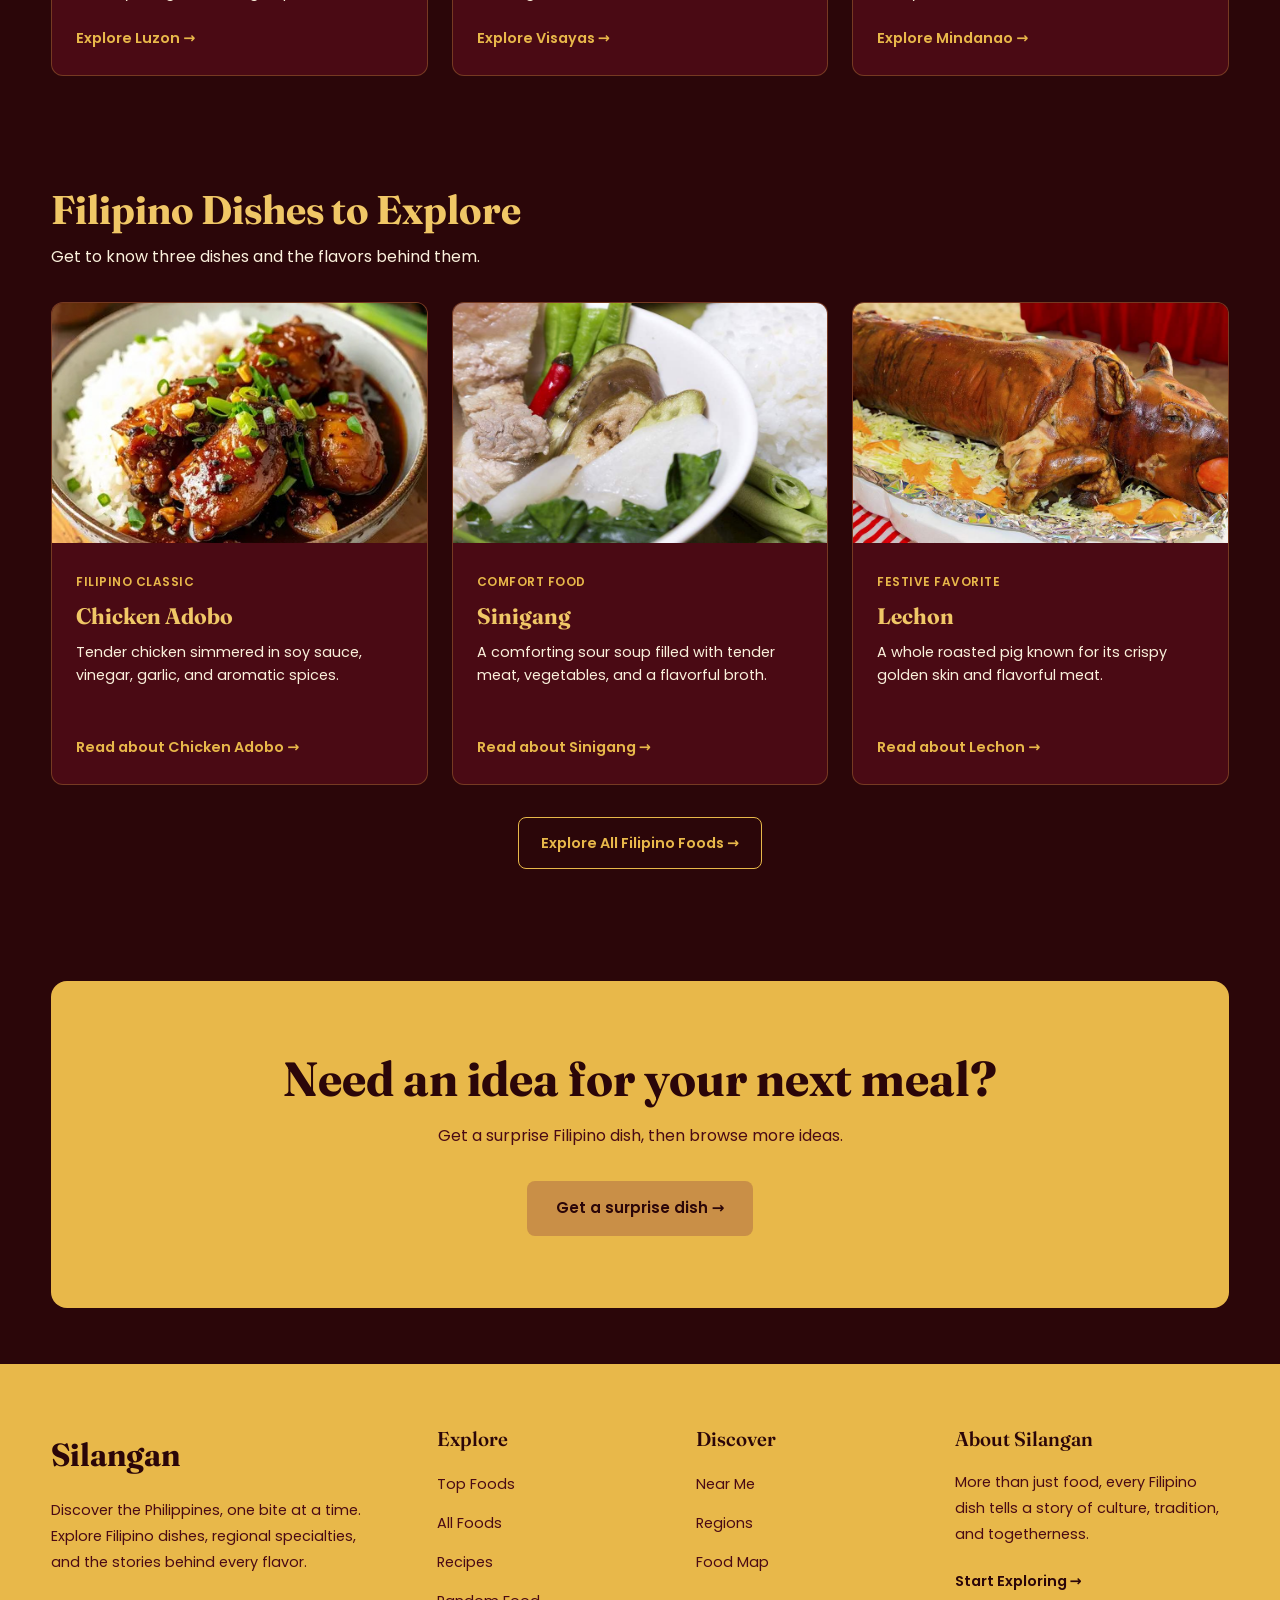
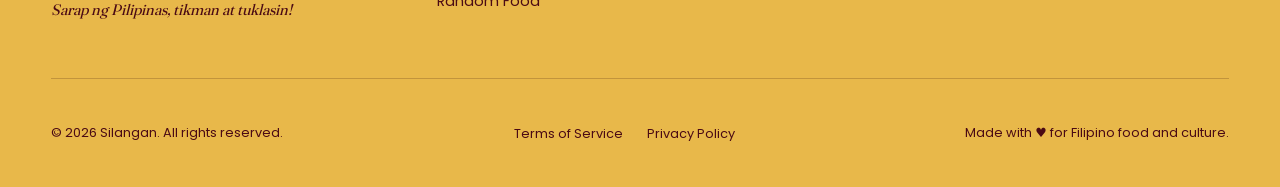
==== commit 81bf2350: "Replace page breadcrumbs with one shared component Use nav.breadcrumb with aria-current on every pag" ====
--- a/index.html
+++ b/index.html
@@ -62,7 +62,7 @@
             </nav>
         </header>
 
-        <main id="main">
+        <main id="main" tabindex="-1">
             <section class="intro full-bleed">
                 <img class="intro-sky" src="assets/images/backgrounds/sky.svg" alt="" aria-hidden="true">
 
--- a/css/style.css
+++ b/css/style.css
@@ -68,24 +68,22 @@
     --font-heading: 'Fraunces', Georgia, serif;
     --font-body: 'Poppins', system-ui, -apple-system, "Segoe UI", Roboto, sans-serif;
 
-    --color-background: #3D0A0F;
-    --color-background-secondary: #5E0B15;
-    --color-surface: #4A0D14;
-
-    --color-text: #F7EFE0;
-    --color-text-muted: #F7EFE09E;
-    --color-heading: #EDBB62;
-
-    --color-primary: #EDBB62;
-    --color-secondary: #C98A5A;
-    --color-accent: #B85C38;
-
-    --color-border: rgba(237, 187, 98, 0.25);
-
-    --color-white: #FFFFFF;
-    --color-black: #000000;
-
-    --shadow-card: 0 8px 24px rgba(0, 0, 0, 0.35);
+    --color-background: #2B0609;
+    --color-background-secondary: #4A0A14;
+    --color-surface: #3A0810;
+
+    --color-text: #FBF1DC;
+    --color-text-muted: #FBF1DCB3;
+    --color-heading: #F0C766;
+
+    --color-primary: #E8B84A;
+    --color-secondary: #C98F47;
+    --color-accent: #E8633A;
+    --color-crimson: #C8283F;
+
+    --color-border: rgba(232, 184, 74, 0.28);
+
+    --shadow-card: 0 8px 24px rgba(10, 0, 2, 0.5);
 
     --radius-sm: 8px;
     --radius-md: 12px;
@@ -180,6 +178,18 @@
     outline-offset: 3px;
 }
 
+/*
+
+    The skip link moves focus to <main> (tabindex="-1"). It isn't
+    interactive, so it doesn't need the focus ring the links and
+    buttons get.
+
+*/
+
+main:focus {
+    outline: none;
+}
+
 .container {
     max-width: var(--container-width);
     margin: 0 auto;
@@ -439,6 +449,55 @@
 
 .site-nav-toggle {
     display: none;
+}
+
+
+/*
+
+
+    BREADCRUMB
+
+
+*/
+
+
+.breadcrumb {
+    margin-bottom: 2rem;
+
+    font-size: 0.875rem;
+}
+
+.breadcrumb-list {
+    display: flex;
+    flex-wrap: wrap;
+    align-items: center;
+    gap: 0.25rem 0.5rem;
+
+    margin: 0;
+
+    color: var(--color-text-muted);
+}
+
+.breadcrumb-list li + li::before {
+    content: "/";
+
+    margin-right: 0.5rem;
+}
+
+.breadcrumb a {
+    color: var(--color-primary);
+}
+
+.breadcrumb a:hover {
+    text-decoration: underline;
+}
+
+.breadcrumb [aria-current="page"] {
+    color: var(--color-text);
+}
+
+.breadcrumb-centered .breadcrumb-list {
+    justify-content: center;
 }
 
 
@@ -692,8 +751,7 @@
 
     height: calc(var(--mountain-height) * 0.5);
 
-    opacity: 0.1;
-    filter: brightness(1.6) saturate(0.8);
+    opacity: 0.3;
 
     transform: scaleX(-1);
 }
@@ -1870,12 +1928,12 @@
         padding-right: 1.25rem;
     }
 
-    .footer {
+    .site-nav, .footer {
         --gutter-x: 1.25rem;
     }
 
-    .site-nav {
-        --gutter-x: 1.25rem;
+    .breadcrumb {
+        margin-bottom: 1.5rem;
     }
 
     /* Hero */
@@ -2001,6 +2059,7 @@
     .site-nav-logo,
     .site-nav-links a,
     .site-nav-actions a,
+    .breadcrumb a,
     .search-suggestions a,
     .intro-search button,
     .near-me-link,
@@ -2017,6 +2076,7 @@
         min-height: 44px;
     }
 
+    .breadcrumb a,
     .search-suggestions a,
     .near-me-link,
     .fresh-finds-link,
